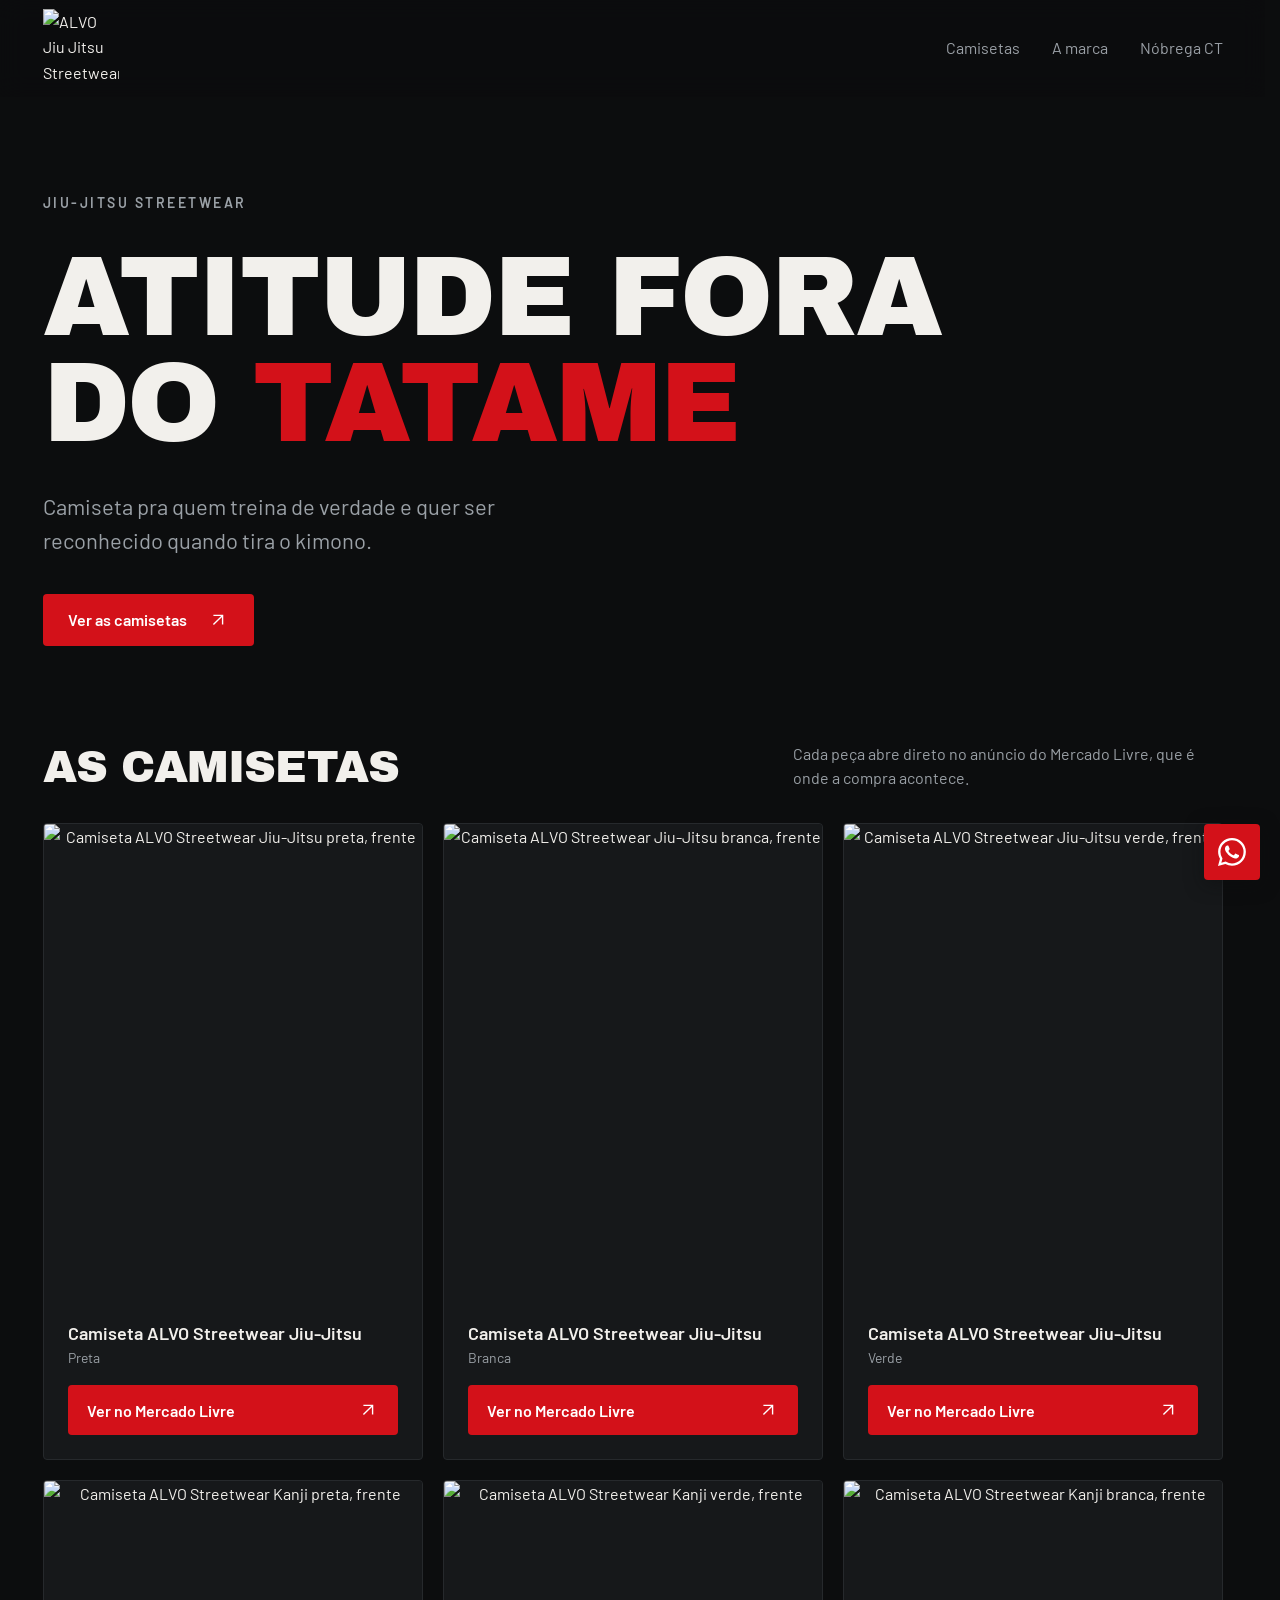
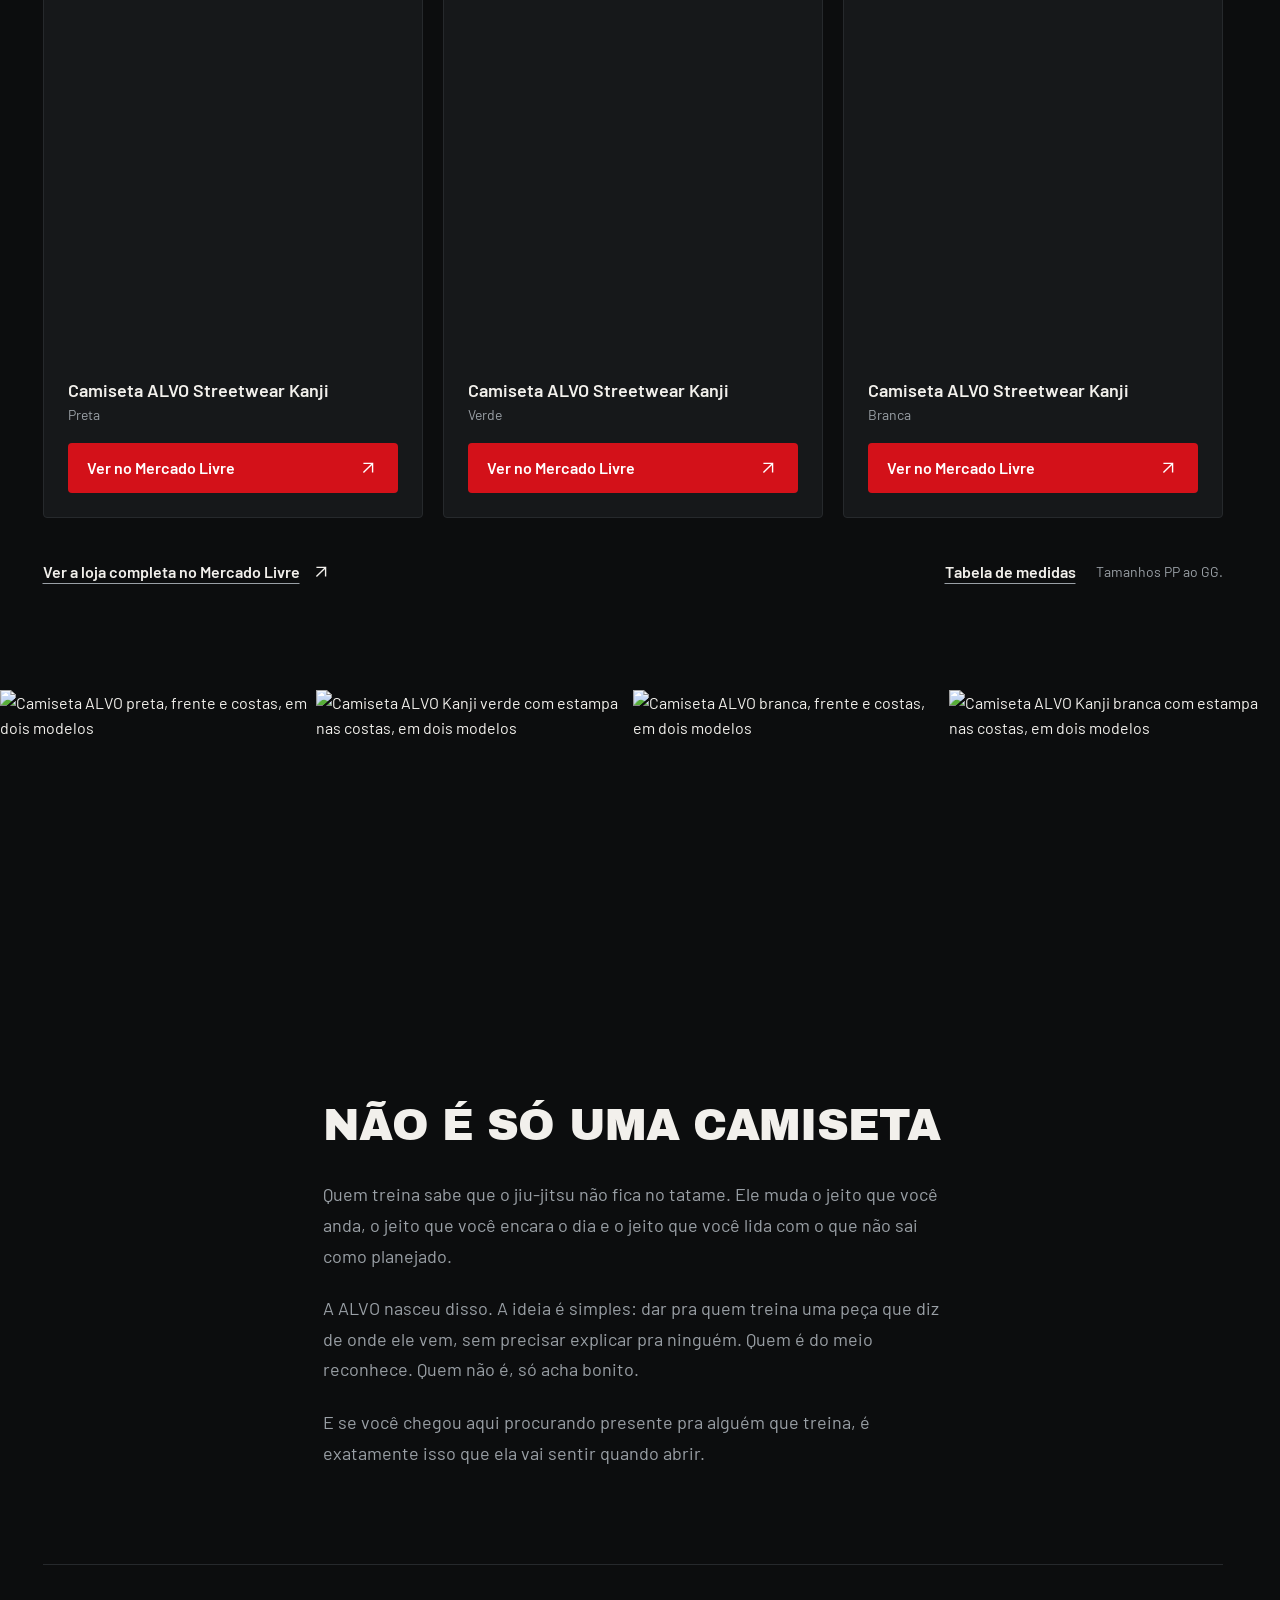
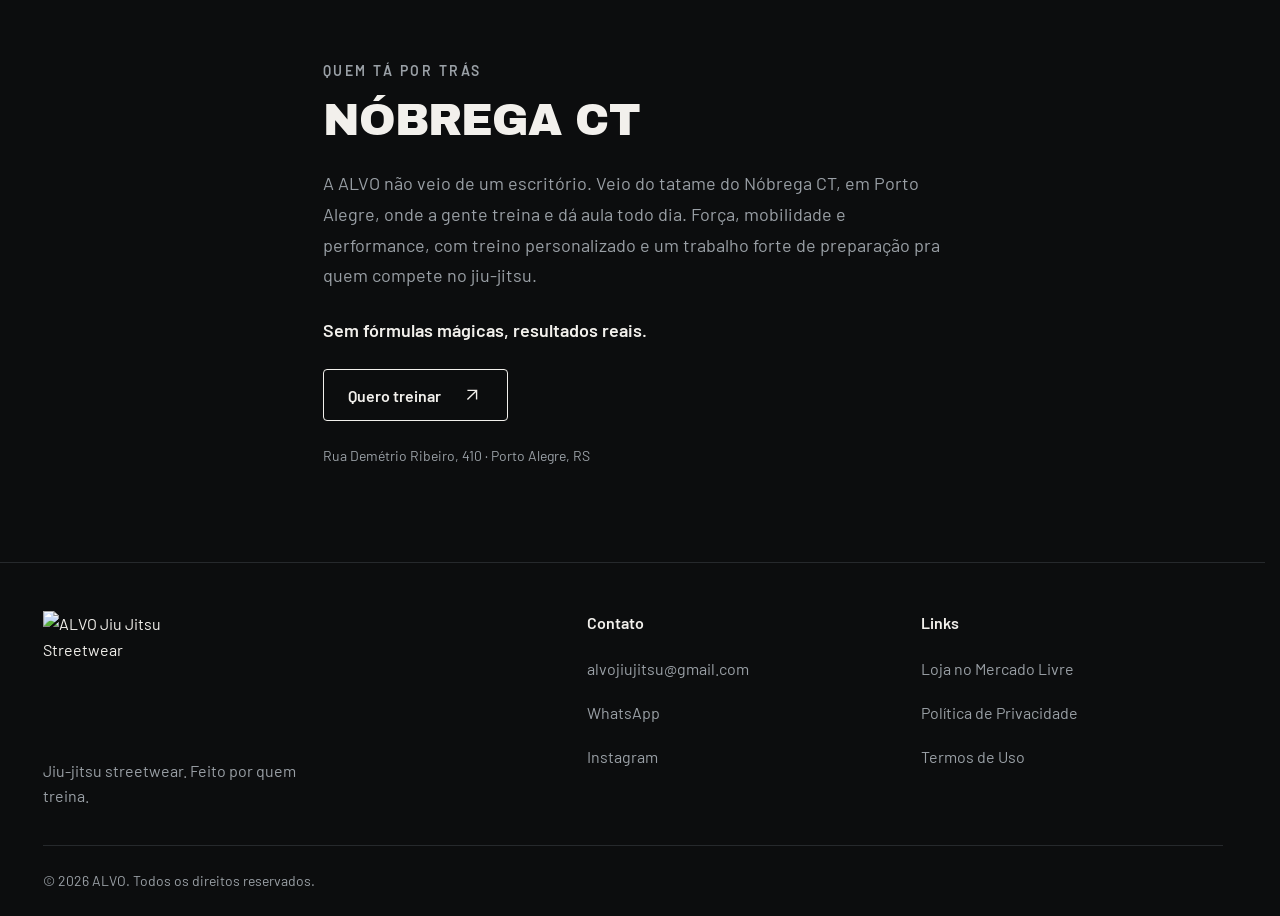
==== index.html @ 2cdaf0e8 "Add files via upload" ====
<!DOCTYPE html>
<html lang="pt-BR">
<head>
  <meta charset="UTF-8">
  <meta name="viewport" content="width=device-width, initial-scale=1, viewport-fit=cover">
  <meta name="theme-color" content="#0C0D0E">
  <title>ALVO · Camisetas de jiu-jitsu streetwear</title>
  <meta name="description" content="Camisetas de jiu-jitsu pra quem treina de verdade. Compra direto no Mercado Livre. Marca criada no tatame do Nóbrega CT, em Porto Alegre.">
  <meta property="og:type" content="website">
  <meta property="og:locale" content="pt_BR">
  <meta property="og:site_name" content="ALVO Jiu Jitsu Streetwear">
  <meta property="og:title" content="ALVO · Camisetas de jiu-jitsu streetwear">
  <meta property="og:description" content="Camisetas de jiu-jitsu pra quem treina de verdade. Compra direto no Mercado Livre. Marca criada no tatame do Nóbrega CT, em Porto Alegre.">
  <meta property="og:url" content="https://alvo-jiu-jitsu.geyger.chatgpt.site/">
  <meta property="og:image" content="https://alvo-jiu-jitsu.geyger.chatgpt.site/alvo-img/lifestyle-kanji-preta.jpg">
  <meta property="og:image:width" content="1254">
  <meta property="og:image:height" content="1254">
  <meta property="og:image:alt" content="Camiseta ALVO Kanji preta, frente e costas, usada fora do tatame">
  <meta name="twitter:card" content="summary_large_image">
  <meta name="twitter:title" content="ALVO · Camisetas de jiu-jitsu streetwear">
  <meta name="twitter:description" content="Camisetas de jiu-jitsu pra quem treina de verdade. Compra direto no Mercado Livre. Marca criada no tatame do Nóbrega CT, em Porto Alegre.">
  <meta name="twitter:image" content="https://alvo-jiu-jitsu.geyger.chatgpt.site/alvo-img/lifestyle-kanji-preta.jpg">
  <meta name="twitter:image:alt" content="Camiseta ALVO Kanji preta, frente e costas, usada fora do tatame">
  <link rel="canonical" href="https://alvo-jiu-jitsu.geyger.chatgpt.site/">
  <link rel="icon" type="image/svg+xml" href="data:image/svg+xml,%3Csvg xmlns='http://www.w3.org/2000/svg' viewBox='0 0 32 32'%3E%3Crect width='32' height='32' rx='4' fill='%230C0D0E'/%3E%3Cpath d='M4 26 12 6h8l8 20h-7l-1.4-4h-7.2L11 26zm10.1-9h3.8L16 11z' fill='%23F2F0EC'/%3E%3C/svg%3E">
  <link rel="preconnect" href="https://fonts.googleapis.com">
  <link rel="preconnect" href="https://fonts.gstatic.com" crossorigin>
  <link href="https://fonts.googleapis.com/css2?family=Archivo+Black&family=Barlow:wght@400;600&display=swap" rel="stylesheet">
  <link rel="stylesheet" href="styles.css">
  <script src="script.js" defer></script>
  <script type="application/ld+json">
    {
      "@context": "https://schema.org",
      "@type": "LocalBusiness",
      "name": "Nóbrega CT",
      "description": "Força, mobilidade e performance, com treino personalizado e preparação para quem compete no jiu-jitsu.",
      "address": {
        "@type": "PostalAddress",
        "streetAddress": "Rua Demétrio Ribeiro, 410",
        "addressLocality": "Porto Alegre",
        "addressRegion": "RS",
        "addressCountry": "BR"
      },
      "sameAs": ["https://www.instagram.com/nobregact/"]
    }
  </script>
</head>
<body>
  <a class="skip-link" href="#main">Pular para o conteúdo</a>
  <header class="site-header" id="topo">
    <div class="container header-inner">
      <a class="brand-logo" href="#topo" aria-label="ALVO — início"><img src="alvo-img/logo-alvo.png" width="1233" height="1276" alt="ALVO Jiu Jitsu Streetwear" decoding="async"></a>
      <nav aria-label="Navegação principal">
        <a href="#camisetas">Camisetas</a>
        <a href="#a-marca">A marca</a>
        <a href="#nobrega-ct">Nóbrega CT</a>
      </nav>
    </div>
  </header>

  <main id="main" tabindex="-1">
    <section class="hero container" aria-labelledby="hero-title">
      <p class="eyebrow">JIU-JITSU STREETWEAR</p>
      <h1 id="hero-title">ATITUDE FORA<br>DO <span>TATAME</span></h1>
      <p class="hero-description">Camiseta pra quem treina de verdade e quer ser reconhecido quando tira o kimono.</p>
      <a class="button button-solid hero-cta" href="#camisetas">Ver as camisetas <svg viewBox="0 0 24 24" fill="none" stroke="currentColor" stroke-width="1.5" aria-hidden="true"><path d="M7 17 17 7M7 7h10v10"/></svg></a>
    </section>

    <section class="products container" id="camisetas" aria-labelledby="products-title">
      <div class="section-heading">
        <h2 id="products-title">AS CAMISETAS</h2>
        <p>Cada peça abre direto no anúncio do Mercado Livre, que é onde a compra acontece.</p>
      </div>
      <div class="product-grid" id="product-grid"></div>
      <noscript><p>Para ver todas as camisetas, <a href="https://www.mercadolivre.com.br/pagina/alvojiujitsu" target="_blank" rel="noopener noreferrer">visite a loja no Mercado Livre</a>.</p></noscript>
      <div class="product-links">
        <a class="text-link store-link" href="https://www.mercadolivre.com.br/pagina/alvojiujitsu" target="_blank" rel="noopener noreferrer">Ver a loja completa no Mercado Livre <svg viewBox="0 0 24 24" fill="none" stroke="currentColor" stroke-width="1.5" aria-hidden="true"><path d="M7 17 17 7M7 7h10v10"/></svg></a>
        <div class="sizes">
          <button class="text-link" type="button" data-dialog="size-dialog" aria-haspopup="dialog">Tabela de medidas</button>
          <span>Tamanhos PP ao GG.</span>
        </div>
      </div>
    </section>

    <div class="lifestyle-band" role="region" aria-label="Camisetas ALVO fora do tatame" tabindex="0">
      <img src="alvo-img/lifestyle-preta.jpg" width="1254" height="1254" loading="lazy" decoding="async" alt="Camiseta ALVO preta, frente e costas, em dois modelos">
      <img src="alvo-img/lifestyle-kanji-verde.jpg" width="1254" height="1254" loading="lazy" decoding="async" alt="Camiseta ALVO Kanji verde com estampa nas costas, em dois modelos">
      <img src="alvo-img/lifestyle-branca.jpg" width="1254" height="1254" loading="lazy" decoding="async" alt="Camiseta ALVO branca, frente e costas, em dois modelos">
      <img src="alvo-img/lifestyle-kanji-branca.jpg" width="1254" height="1254" loading="lazy" decoding="async" alt="Camiseta ALVO Kanji branca com estampa nas costas, em dois modelos">
    </div>

    <section class="brand-section container" id="a-marca" aria-labelledby="brand-title">
      <div class="text-column">
        <h2 id="brand-title">NÃO É SÓ UMA CAMISETA</h2>
        <div class="body-copy">
          <p>Quem treina sabe que o jiu-jitsu não fica no tatame. Ele muda o jeito que você anda, o jeito que você encara o dia e o jeito que você lida com o que não sai como planejado.</p>
          <p>A ALVO nasceu disso. A ideia é simples: dar pra quem treina uma peça que diz de onde ele vem, sem precisar explicar pra ninguém. Quem é do meio reconhece. Quem não é, só acha bonito.</p>
          <p>E se você chegou aqui procurando presente pra alguém que treina, é exatamente isso que ela vai sentir quando abrir.</p>
        </div>
      </div>
    </section>

    <section class="ct-section container" id="nobrega-ct" aria-labelledby="ct-title">
      <div class="text-column">
        <div class="ct-heading">
          <p class="eyebrow">QUEM TÁ POR TRÁS</p>
          <h2 id="ct-title">NÓBREGA CT</h2>
        </div>
        <p>A ALVO não veio de um escritório. Veio do tatame do Nóbrega CT, em Porto Alegre, onde a gente treina e dá aula todo dia. Força, mobilidade e performance, com treino personalizado e um trabalho forte de preparação pra quem compete no jiu-jitsu.</p>
        <p class="ct-tagline">Sem fórmulas mágicas, resultados reais.</p>
        <a class="button button-outline" href="https://wa.me/5551996106804?text=Oi!%20Vim%20pelo%20site%20da%20ALVO%20e%20queria%20saber%20sobre%20os%20treinos%20no%20N%C3%B3brega%20CT" target="_blank" rel="noopener noreferrer">Quero treinar <svg viewBox="0 0 24 24" fill="none" stroke="currentColor" stroke-width="1.5" aria-hidden="true"><path d="M7 17 17 7M7 7h10v10"/></svg></a>
        <address>Rua Demétrio Ribeiro, 410 · Porto Alegre, RS</address>
      </div>
    </section>
  </main>

  <footer class="site-footer">
    <div class="container">
      <div class="footer-grid">
        <div class="footer-brand">
          <a class="brand-logo footer-logo" href="#topo" aria-label="ALVO — voltar ao início"><img src="alvo-img/logo-alvo.png" width="1233" height="1276" alt="ALVO Jiu Jitsu Streetwear" loading="lazy" decoding="async"></a>
          <p>Jiu-jitsu streetwear. Feito por quem treina.</p>
        </div>
        <div class="footer-group">
          <h2>Contato</h2>
          <a href="mailto:alvojiujitsu@gmail.com" target="_blank" rel="noopener noreferrer">alvojiujitsu@gmail.com</a>
          <a href="https://wa.me/5551996106804" target="_blank" rel="noopener noreferrer">WhatsApp</a>
          <a href="https://www.instagram.com/nobregact/" target="_blank" rel="noopener noreferrer">Instagram</a>
        </div>
        <div class="footer-group">
          <h2>Links</h2>
          <a href="https://www.mercadolivre.com.br/pagina/alvojiujitsu" target="_blank" rel="noopener noreferrer">Loja no Mercado Livre</a>
          <button type="button" data-dialog="legal-dialog" data-legal="Política de Privacidade" aria-haspopup="dialog">Política de Privacidade</button>
          <button type="button" data-dialog="legal-dialog" data-legal="Termos de Uso" aria-haspopup="dialog">Termos de Uso</button>
        </div>
      </div>
      <p class="copyright">© 2026 ALVO. Todos os direitos reservados.</p>
    </div>
  </footer>

  <a class="button button-solid whatsapp-float" href="https://wa.me/5551996106804" target="_blank" rel="noopener noreferrer" aria-label="Falar com a ALVO pelo WhatsApp" title="Falar pelo WhatsApp">
    <svg viewBox="0 0 16 16" fill="currentColor" aria-hidden="true" focusable="false"><path d="M13.601 2.326A7.854 7.854 0 0 0 7.994 0C3.627 0 .068 3.558 .064 7.926c0 1.399 .366 2.76 1.057 3.965L0 16l4.204-1.102a7.93 7.93 0 0 0 3.79.965h.004c4.368 0 7.926-3.558 7.93-7.93a7.898 7.898 0 0 0-2.327-5.607zM7.994 14.521a6.573 6.573 0 0 1-3.356-.92l-.24-.144-2.494.654.666-2.433-.156-.25a6.56 6.56 0 0 1-1.007-3.505c0-3.626 2.957-6.583 6.591-6.583a6.56 6.56 0 0 1 4.66 1.931 6.557 6.557 0 0 1 1.928 4.66c-.008 3.639-2.965 6.59-6.592 6.59zm3.615-4.934c-.197-.099-1.17-.578-1.353-.646-.182-.065-.315-.099-.444.099-.133.197-.513.646-.627.775-.114.133-.232.148-.43.05-.197-.1-.836-.308-1.592-.985-.59-.525-.984-1.174-1.102-1.372-.114-.197-.011-.304.088-.403.087-.087.197-.232.296-.346.1-.114.133-.197.198-.33.065-.133.034-.247-.015-.346-.05-.099-.445-1.076-.612-1.471-.16-.388-.323-.335-.444-.342-.114-.008-.247-.008-.38-.008a.729.729 0 0 0-.529.247c-.182.198-.691.677-.691 1.654s.71 1.916.81 2.049c.098.133 1.394 2.132 3.383 2.992.47.205.84.326 1.129.418.475.152.904.13 1.246.08.38-.057 1.17-.479 1.338-.943.167-.464.167-.86.118-.943-.05-.084-.183-.133-.38-.232z"/></svg>
  </a>

  <dialog class="size-dialog" id="size-dialog" aria-labelledby="size-title">
    <div class="dialog-header">
      <h2 id="size-title">Tabela de medidas</h2>
      <button class="dialog-close" type="button" aria-label="Fechar tabela de medidas" data-close autofocus><svg viewBox="0 0 24 24" fill="none" stroke="currentColor" stroke-width="1.5" aria-hidden="true"><path d="m6 6 12 12M6 18 18 6"/></svg></button>
    </div>
    <div class="size-image-wrap"><img src="alvo-img/tabela-de-medidas.jpg" width="1254" height="1254" loading="lazy" alt="Tabela de medidas das camisetas ALVO, do PP ao GG, com instruções de medição" decoding="async"></div>
  </dialog>

  <dialog class="legal-dialog" id="legal-dialog" aria-label="Política de Privacidade">
    <button class="dialog-close" type="button" aria-label="Fechar" data-close autofocus><svg viewBox="0 0 24 24" fill="none" stroke="currentColor" stroke-width="1.5" aria-hidden="true"><path d="m6 6 12 12M6 18 18 6"/></svg></button>
    <p>[CONTEÚDO A DEFINIR — LGPD]</p>
  </dialog>
</body>
</html>
---- styles.css ----
:root {
  --ink: #0C0D0E;
  --surface: #16181A;
  --line: #26292C;
  --chalk: #F2F0EC;
  --muted: #9AA0A6;
  --accent: #D31119;
  --accent-hi: #EE2630;
  --on-accent: #FFFFFF;
  --display: "Archivo Black", "Arial Black", Impact, sans-serif;
  --body: "Barlow", "Arial", sans-serif;
  --radius: 4px;
  --gutter: 20px;
  --section-space: 64px;
  color-scheme: dark;
}

*, *::before, *::after { box-sizing: border-box; }
html { scroll-behavior: smooth; scroll-padding-top: 112px; scrollbar-gutter: stable; }
body { margin: 0; background: var(--ink); color: var(--chalk); font-family: var(--body); font-size: 1rem; line-height: 1.6; -webkit-font-smoothing: antialiased; }
body.has-dialog { overflow: hidden; }
button, a { -webkit-tap-highlight-color: transparent; }
button { font: inherit; color: inherit; cursor: pointer; }
button, input { border-radius: var(--radius); }
button, h1, h2, h3, p { margin: 0; }
button { border: 0; }
a { color: inherit; text-decoration: none; }
img { display: block; max-width: 100%; object-fit: cover; object-position: center; }
svg { display: block; width: 22px; height: 22px; flex-shrink: 0; }
h1, h2 { font-family: var(--display); font-weight: 400; letter-spacing: -.02em; line-height: 1.08; text-wrap: balance; }
h2 { font-size: 1.875rem; }
:focus-visible { outline: 2px solid var(--accent); outline-offset: 5px; }
main:focus { outline: 0; }
.container { width: min(100% - var(--gutter) * 2, 1180px); margin-inline: auto; }
.skip-link { position: fixed; z-index: 100; top: 8px; left: 20px; min-height: 44px; padding: 10px 18px; background: var(--chalk); color: var(--ink); transform: translateY(-160%); border-radius: var(--radius); }
.skip-link:focus { transform: translateY(0); }
.skip-link:hover { text-decoration: underline; }
.eyebrow { font-size: .875rem; line-height: 1.4; letter-spacing: .18em; color: var(--muted); font-weight: 600; }

.site-header { position: sticky; top: env(safe-area-inset-top, 0px); z-index: 20; padding-top: env(safe-area-inset-top, 0px); background: color-mix(in srgb, var(--ink) 92%, transparent); backdrop-filter: blur(12px); -webkit-backdrop-filter: blur(12px); border-bottom: 1px solid transparent; transition: border-color 200ms ease; }
.site-header.is-scrolled { border-bottom-color: var(--line); }
.header-inner { display: flex; justify-content: space-between; align-items: center; min-height: 84px; padding-block: 8px; gap: 18px; flex-wrap: wrap; }
.brand-logo { display: inline-flex; align-items: center; width: fit-content; min-height: 44px; flex-shrink: 0; border-radius: var(--radius); transition: opacity 200ms ease; }
.brand-logo img { width: 64px; height: auto; }
.brand-logo:hover { opacity: .85; }
nav { display: flex; gap: 16px; align-items: center; }
nav a { display: flex; align-items: center; min-height: 44px; font-size: .875rem; line-height: 1.25; color: var(--muted); position: relative; transition: color 200ms ease; }
nav a::after { content: ""; position: absolute; height: 1px; background: var(--accent); inset: auto 0 2px; transform: scaleX(0); transform-origin: left; transition: transform 200ms ease; }
nav a:hover, nav a:focus-visible, nav a[aria-current] { color: var(--chalk); }
nav a:hover::after, nav a[aria-current]::after { transform: scaleX(1); }

.hero { display: flex; flex-direction: column; align-items: flex-start; gap: 28px; padding-block: var(--section-space); }
.hero h1 { max-width: 100%; overflow-wrap: anywhere; font-size: clamp(2.75rem, 11vw, 7rem); line-height: .95; letter-spacing: -.02em; }
.hero h1 span { color: var(--accent); }
.hero-description { max-width: 480px; font-size: 1.125rem; line-height: 1.55; color: var(--muted); }
.button { display: inline-flex; gap: 20px; align-items: center; justify-content: center; min-height: 52px; padding: 13px 24px; width: fit-content; border: 1px solid transparent; border-radius: var(--radius); font-size: 1rem; line-height: 1.35; font-weight: 600; transition: transform 200ms ease, background-color 200ms ease, border-color 200ms ease, filter 200ms ease; }
.button:hover { transform: translateY(-1px); filter: brightness(1.06); }
.button-solid { background: var(--accent); color: var(--on-accent); }
.button-solid:hover { background: color-mix(in srgb, var(--accent) 80%, var(--accent-hi)); }
.button-outline { border-color: var(--chalk); background: transparent; color: var(--chalk); }
.button-outline:hover { background: var(--surface); border-color: var(--accent); }
.whatsapp-float { position: fixed; z-index: 30; right: max(20px, env(safe-area-inset-right, 0px)); bottom: calc(20px + env(safe-area-inset-bottom, 0px)); width: 56px; height: 56px; min-height: 56px; padding: 0; box-shadow: 0 4px 18px color-mix(in srgb, var(--ink) 50%, transparent); }
.whatsapp-float svg { width: 28px; height: 28px; }
body.has-dialog .whatsapp-float { visibility: hidden; }

.products { display: flex; flex-direction: column; gap: 32px; padding-block: 0 var(--section-space); }
.section-heading { display: flex; flex-direction: column; gap: 16px; }
.section-heading p { max-width: 430px; font-size: 1rem; line-height: 1.55; color: var(--muted); }
.product-grid { display: grid; grid-template-columns: minmax(0, 1fr); gap: 20px; }
.product-card { min-width: 0; overflow: hidden; border: 1px solid var(--line); border-radius: var(--radius); background: var(--surface); transition: transform 250ms ease, border-color 250ms ease; }
.product-card:focus-within { border-color: var(--accent); }
.product-image { position: relative; display: block; padding: 0; width: 100%; aspect-ratio: 4 / 5; background: var(--surface); border-radius: 0; overflow: hidden; }
.product-image img { position: absolute; width: 100%; height: 100%; inset: 0; transition: opacity 250ms ease; }
.product-image .product-back { opacity: 0; }
.product-card.show-back .product-front { opacity: 0; }
.product-card.show-back .product-back { opacity: 1; }
.product-image:focus-visible { outline-offset: -6px; }
.product-details { display: flex; flex-direction: column; gap: 18px; padding: 24px; }
.product-name { display: flex; flex-direction: column; gap: 2px; font-size: 1.125rem; line-height: 1.4; font-weight: 600; }
.product-color { font-size: .875rem; color: var(--muted); font-weight: 400; }
.product-details .button { width: 100%; justify-content: space-between; min-height: 48px; padding-inline: 18px; gap: 10px; }
.product-links { display: flex; flex-direction: column; gap: 16px; align-items: flex-start; }
.text-link { display: inline-flex; gap: 10px; align-items: center; min-height: 44px; background: none; padding: 0; font-weight: 600; font-size: 1rem; line-height: 1.5; text-align: left; text-decoration: underline; text-decoration-color: var(--muted); text-underline-offset: 5px; transition: text-decoration-color 200ms ease, color 200ms ease; }
.text-link:hover { text-decoration-color: var(--accent); color: var(--on-accent); }
.sizes { display: flex; flex-wrap: wrap; gap: 8px 20px; align-items: center; }
.sizes span { font-size: .875rem; color: var(--muted); }

.lifestyle-band { display: flex; gap: 0; overflow-x: auto; scroll-snap-type: x mandatory; scrollbar-width: thin; scrollbar-color: var(--line) var(--ink); }
.lifestyle-band img { flex: 0 0 78vw; width: 78vw; height: auto; aspect-ratio: 1; scroll-snap-align: start; }
.lifestyle-band:focus-visible { outline-offset: -5px; }
.brand-section { padding-block: var(--section-space); }
.text-column { max-width: 620px; margin-inline: auto; display: flex; flex-direction: column; align-items: flex-start; gap: 30px; }
.body-copy { display: flex; flex-direction: column; gap: 22px; }
.body-copy p, .ct-section .text-column > p { font-size: 1.125rem; line-height: 1.7; color: var(--muted); }
.ct-section { padding-block: var(--section-space); border-top: 1px solid var(--line); }
.ct-section .text-column { gap: 24px; }
.ct-heading { display: flex; flex-direction: column; gap: 16px; }
.ct-section .text-column > .ct-tagline { color: var(--chalk); font-weight: 600; }
address { color: var(--muted); font-size: .875rem; font-style: normal; line-height: 1.5; }

.site-footer { border-top: 1px solid var(--line); padding: 48px 0 max(24px, env(safe-area-inset-bottom)); }
.footer-grid { display: grid; grid-template-columns: minmax(0, 1fr); gap: 32px; padding-bottom: 36px; }
.footer-brand { display: flex; flex-direction: column; gap: 14px; align-items: flex-start; }
.footer-brand .footer-logo img { width: 128px; }
.footer-brand p { color: var(--muted); max-width: 290px; font-size: 1rem; }
.footer-group { display: flex; flex-direction: column; align-items: flex-start; }
.footer-group h2 { padding-bottom: 12px; font-family: var(--body); font-size: 1rem; font-weight: 600; letter-spacing: 0; line-height: 1.5; }
.footer-group a, .footer-group button { display: flex; align-items: center; padding: 0; background: none; min-height: 44px; color: var(--muted); line-height: 1.4; text-align: left; font-size: 1rem; transition: color 200ms ease; }
.footer-group a:hover, .footer-group button:hover { color: var(--chalk); text-decoration: underline; text-decoration-color: var(--accent); text-underline-offset: 4px; }
.copyright { padding-top: 24px; padding-right: 76px; border-top: 1px solid var(--line); font-size: .875rem; color: var(--muted); }

dialog { padding: 0; background: var(--surface); color: var(--chalk); border: 1px solid var(--line); border-radius: var(--radius); width: min(760px, calc(100% - 32px)); max-height: calc(100dvh - 32px); overscroll-behavior: contain; }
dialog::backdrop { background: color-mix(in srgb, var(--ink) 85%, transparent); }
.dialog-header { display: flex; justify-content: space-between; align-items: center; gap: 12px; padding: 12px 16px; position: sticky; top: 0; background: var(--surface); z-index: 1; border-bottom: 1px solid var(--line); }
.dialog-header h2 { font-family: var(--body); font-size: 1.125rem; font-weight: 600; letter-spacing: 0; }
.dialog-close { display: inline-flex; align-items: center; justify-content: center; min-width: 44px; min-height: 44px; background: transparent; flex-shrink: 0; transition: background-color 200ms ease, transform 200ms ease; }
.dialog-close:hover { background: var(--line); transform: translateY(-1px); }
.size-image-wrap { overflow: auto; }
.size-image-wrap img { width: 100%; height: auto; }
.legal-dialog { max-width: 480px; padding: 24px; }
.legal-dialog .dialog-close { margin: -12px -12px 12px auto; display: flex; }
.legal-dialog p { padding-bottom: 12px; }

@media (hover: hover) and (pointer: fine) {
  .product-card:hover { transform: scale(1.02); border-color: var(--accent); }
}
@media (min-width: 640px) {
  .header-inner { min-height: 96px; }
  .header-inner .brand-logo img { width: 76px; }
  nav { gap: 32px; }
  nav a { font-size: 1rem; }
  .product-grid { grid-template-columns: repeat(2, minmax(0, 1fr)); }
  .lifestyle-band { display: grid; grid-template-columns: repeat(4, minmax(0, 1fr)); overflow: hidden; }
  .lifestyle-band img { width: 100%; }
  .footer-grid { grid-template-columns: 1.3fr 1fr 1fr; gap: 32px; }
}
@media (min-width: 1024px) {
  :root { --section-space: 96px; --gutter: 40px; }
  h2 { font-size: 2.75rem; }
  .hero { gap: 32px; }
  .hero-description { font-size: 1.375rem; max-width: 530px; }
  .hero-cta { margin-top: 4px; }
  .section-heading { flex-direction: row; align-items: end; justify-content: space-between; gap: 48px; }
  .product-grid { grid-template-columns: repeat(3, minmax(0, 1fr)); }
  .product-links { flex-direction: row; justify-content: space-between; align-items: center; }
  .site-footer { padding-top: 48px; }
  .footer-grid { grid-template-columns: 1.7fr 1fr 1fr; }
}
@media (max-width: 359px) {
  .header-inner { flex-wrap: wrap; gap: 0 16px; padding-block: 8px; }
  nav { justify-content: space-between; width: 100%; gap: 12px; }
  .hero h1 { font-size: 2.75rem; overflow-wrap: anywhere; }
  .hero h1 br { display: none; }
}
@media (prefers-reduced-motion: reduce) {
  html { scroll-behavior: auto; }
  *, *::before, *::after { transition: none !important; animation: none !important; }
}
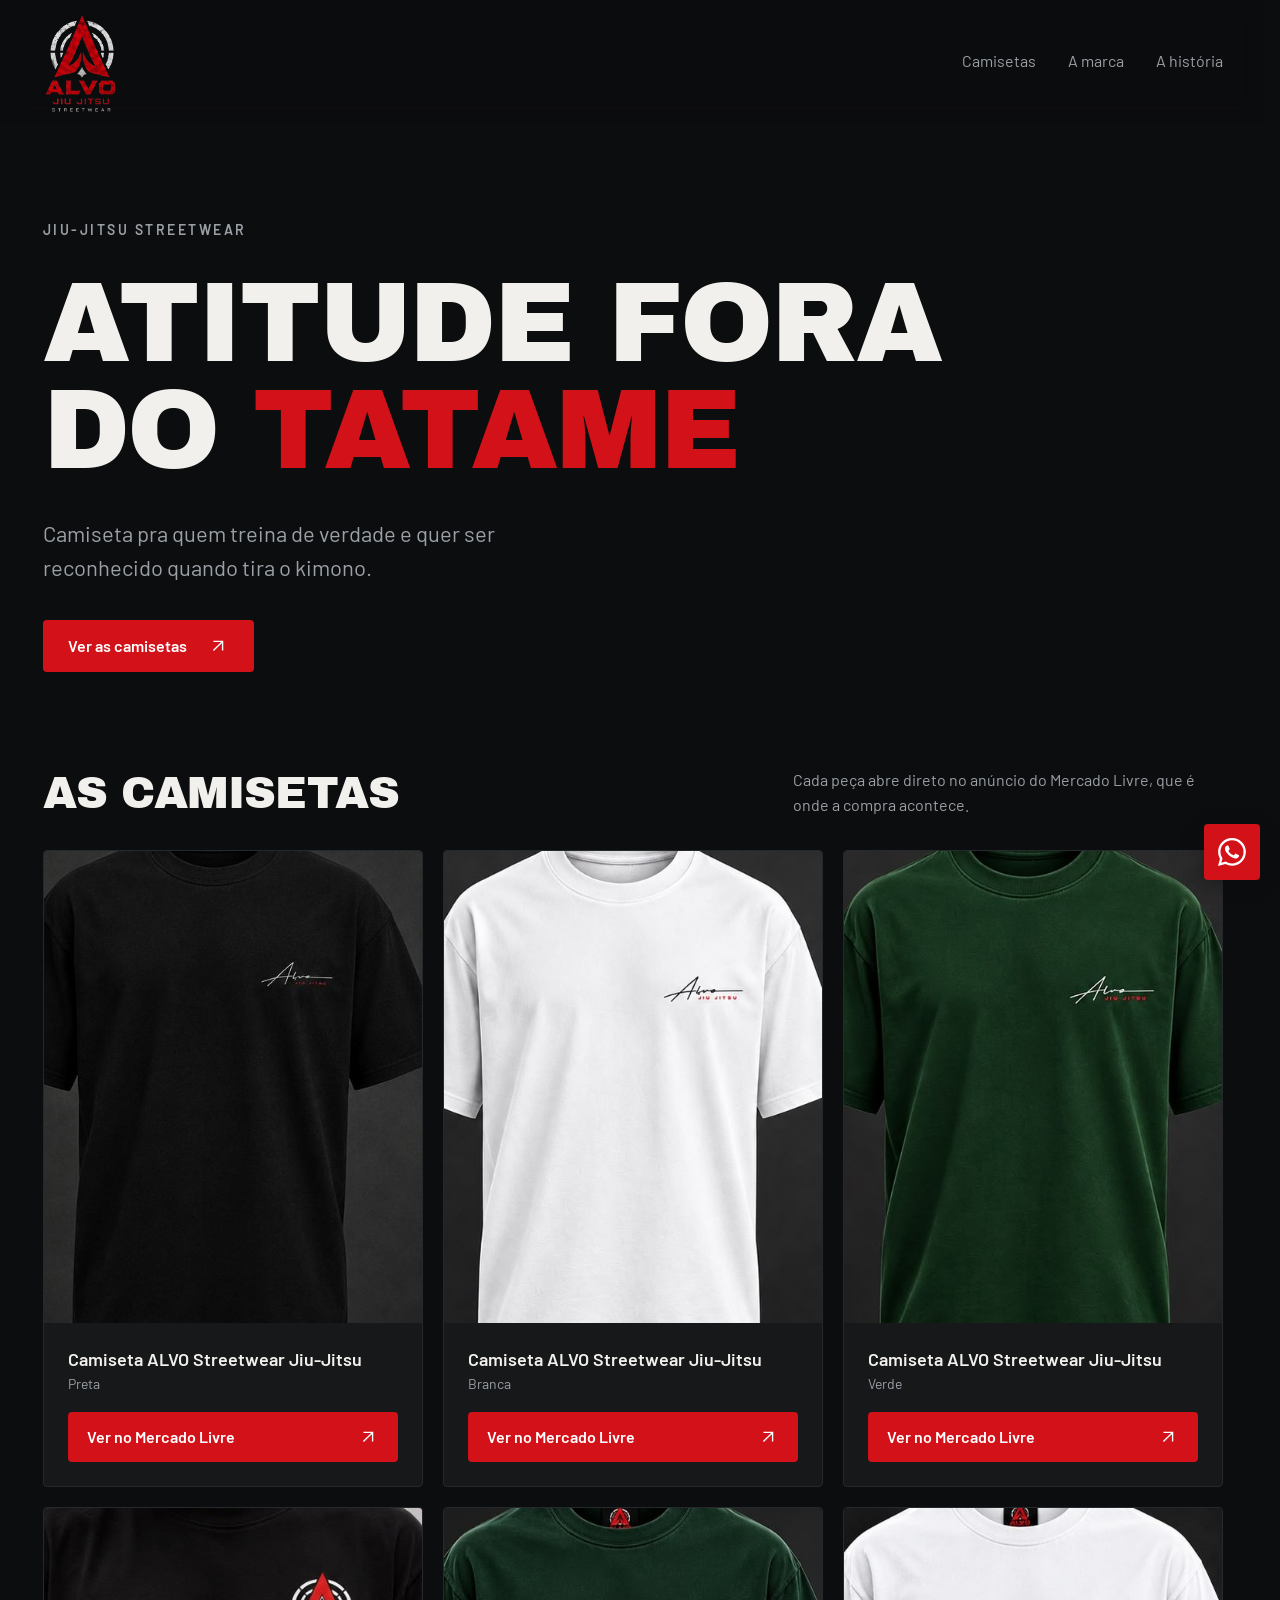
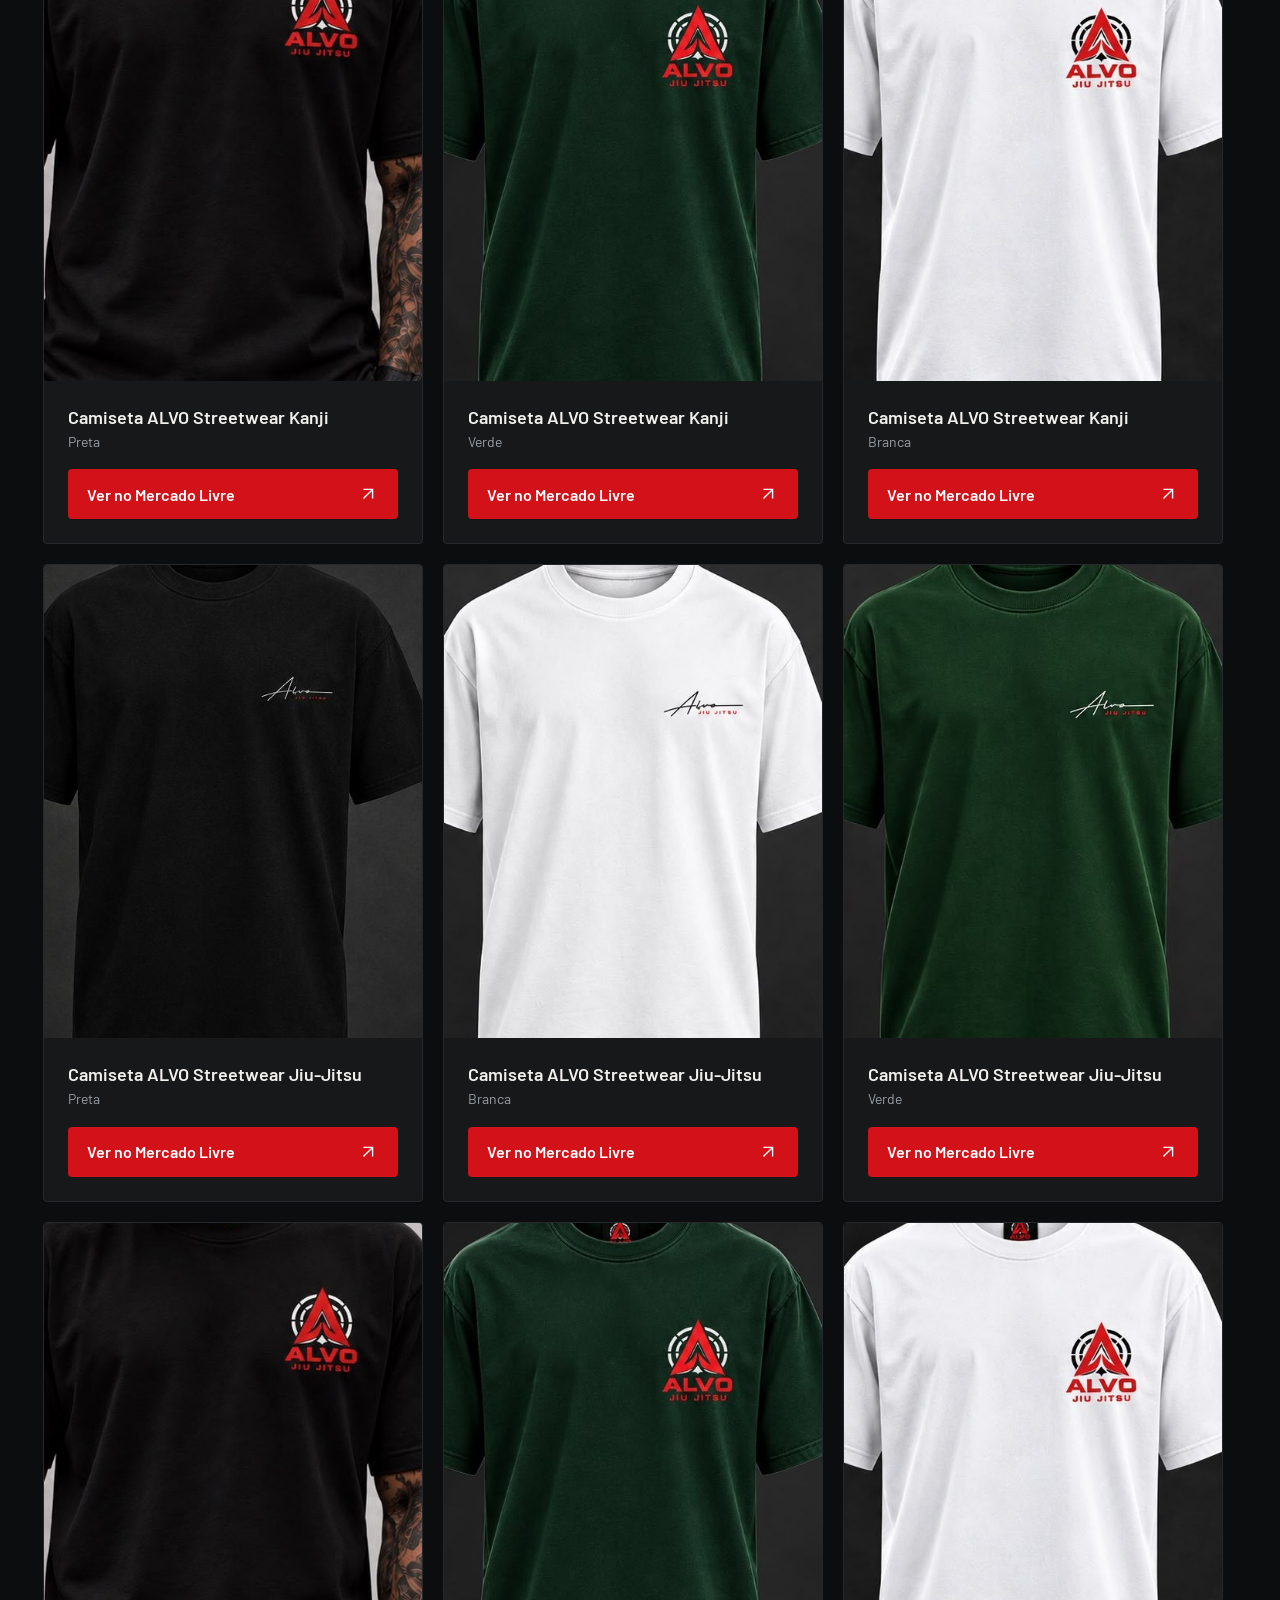
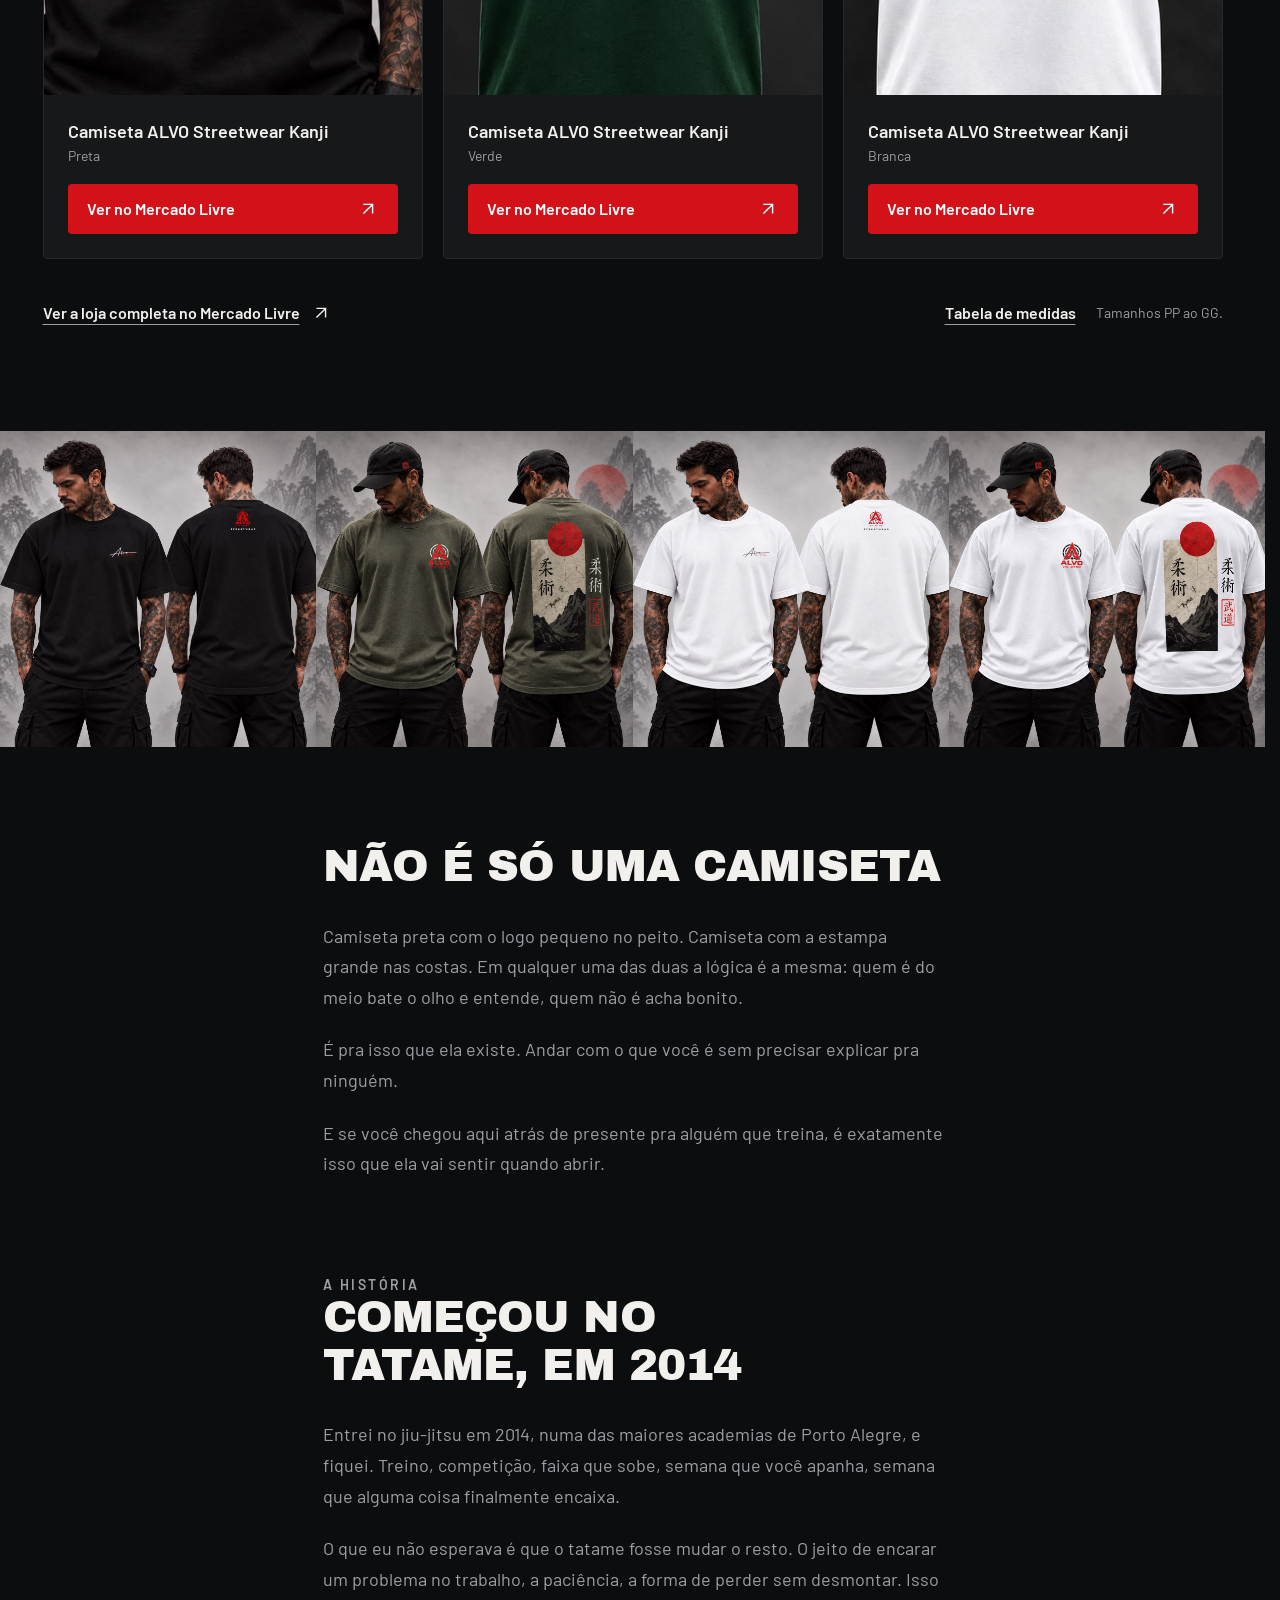
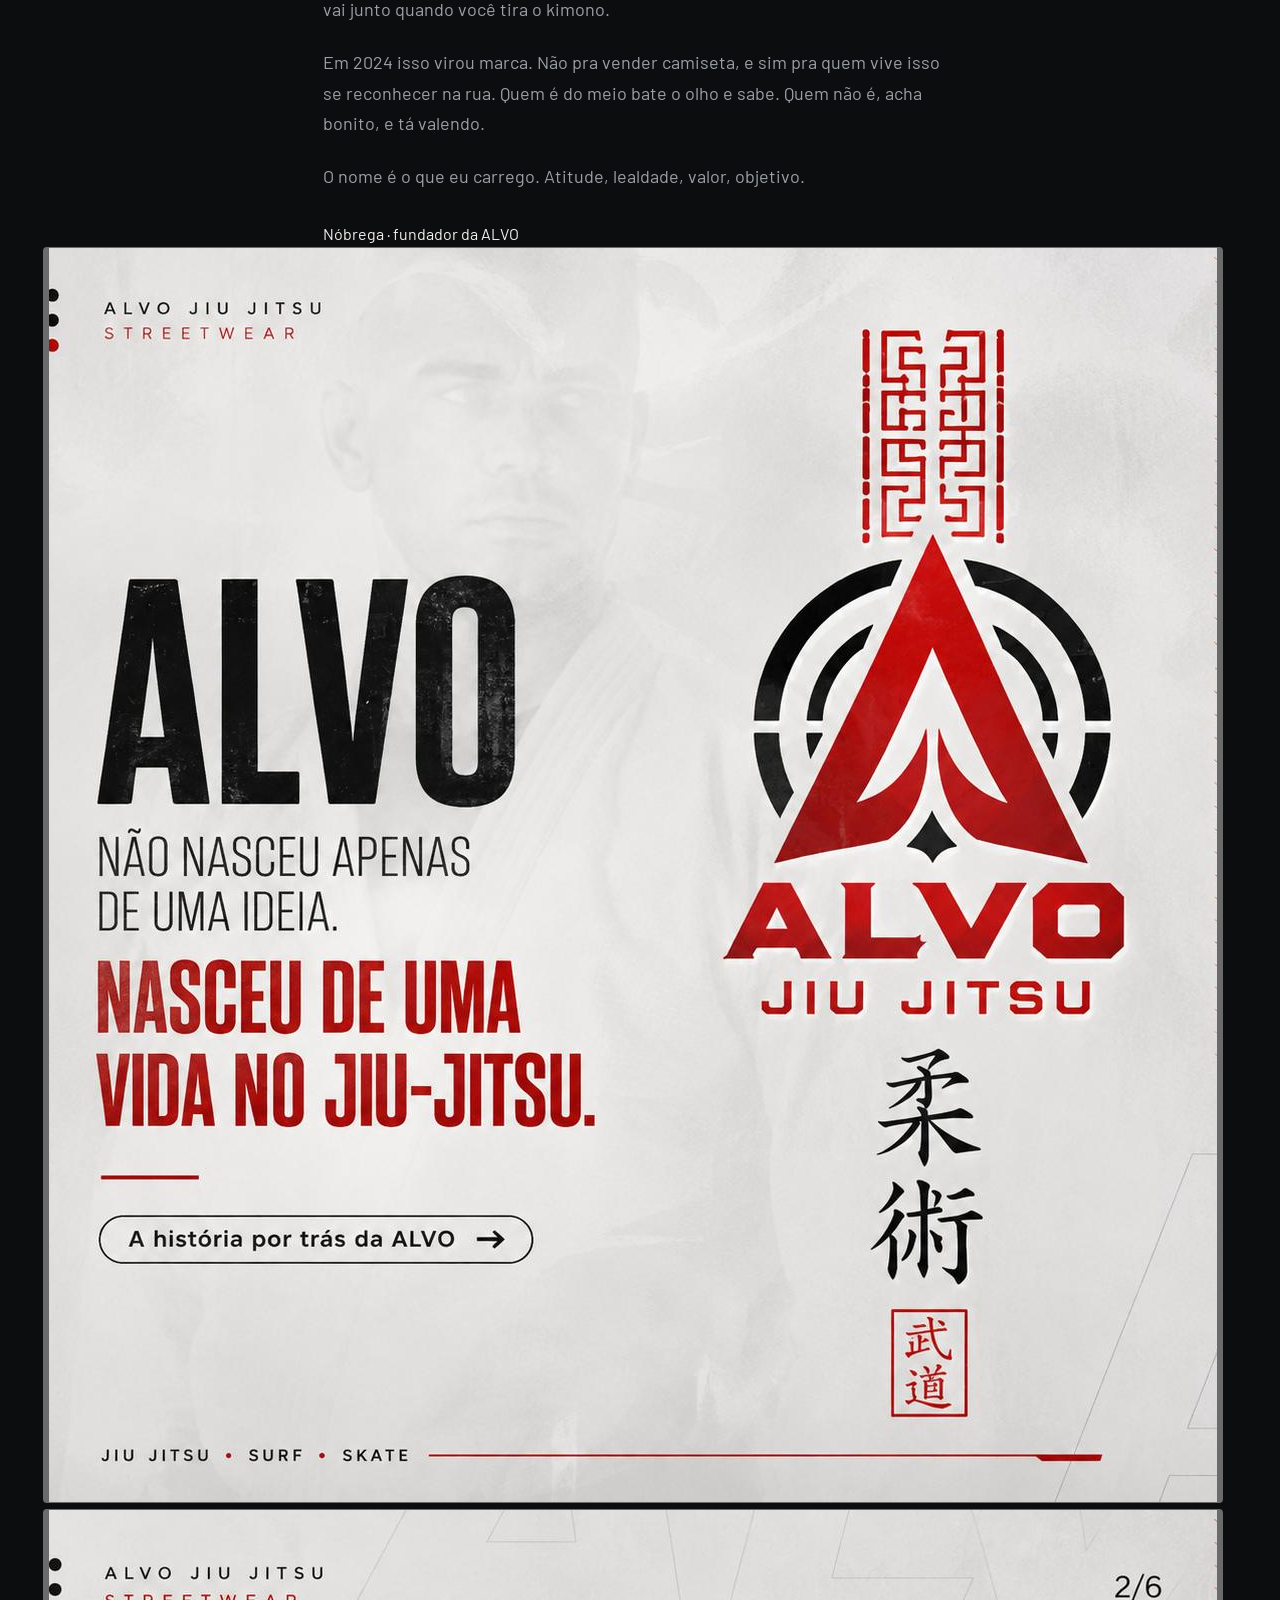
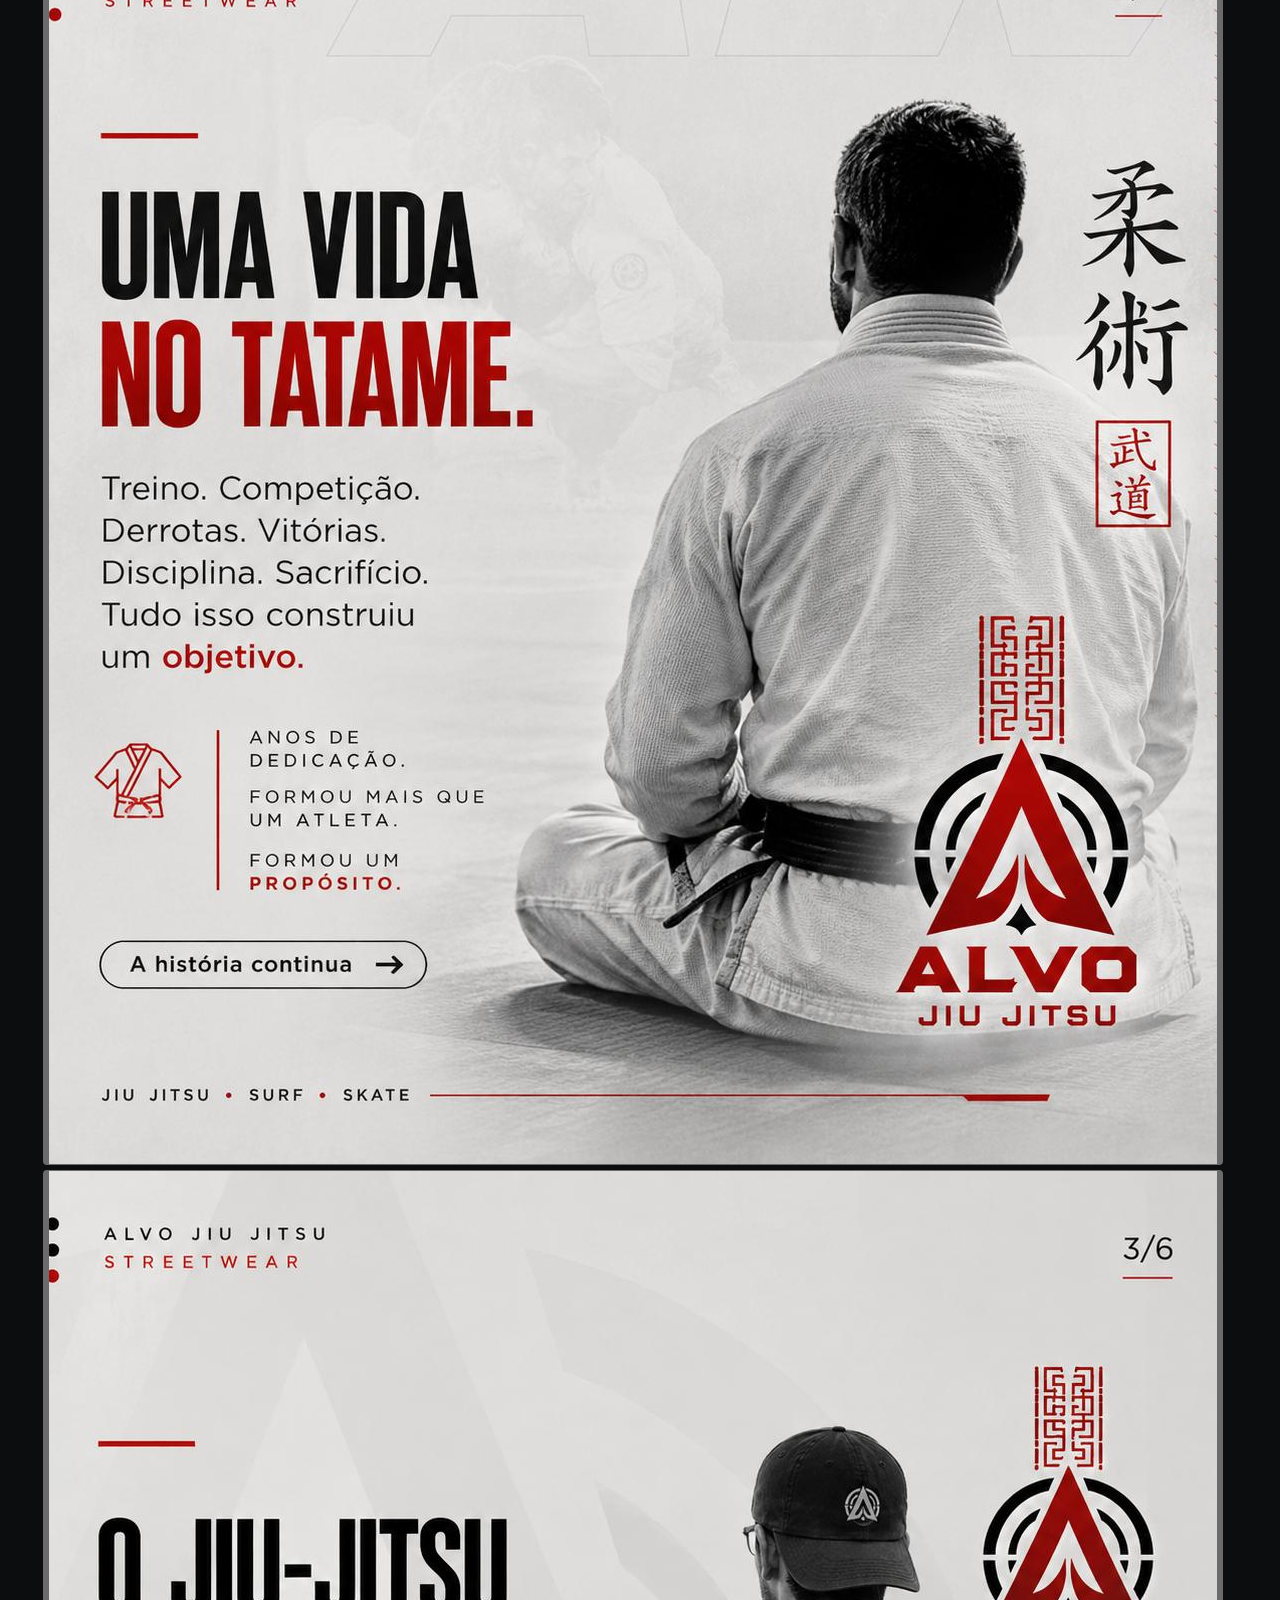
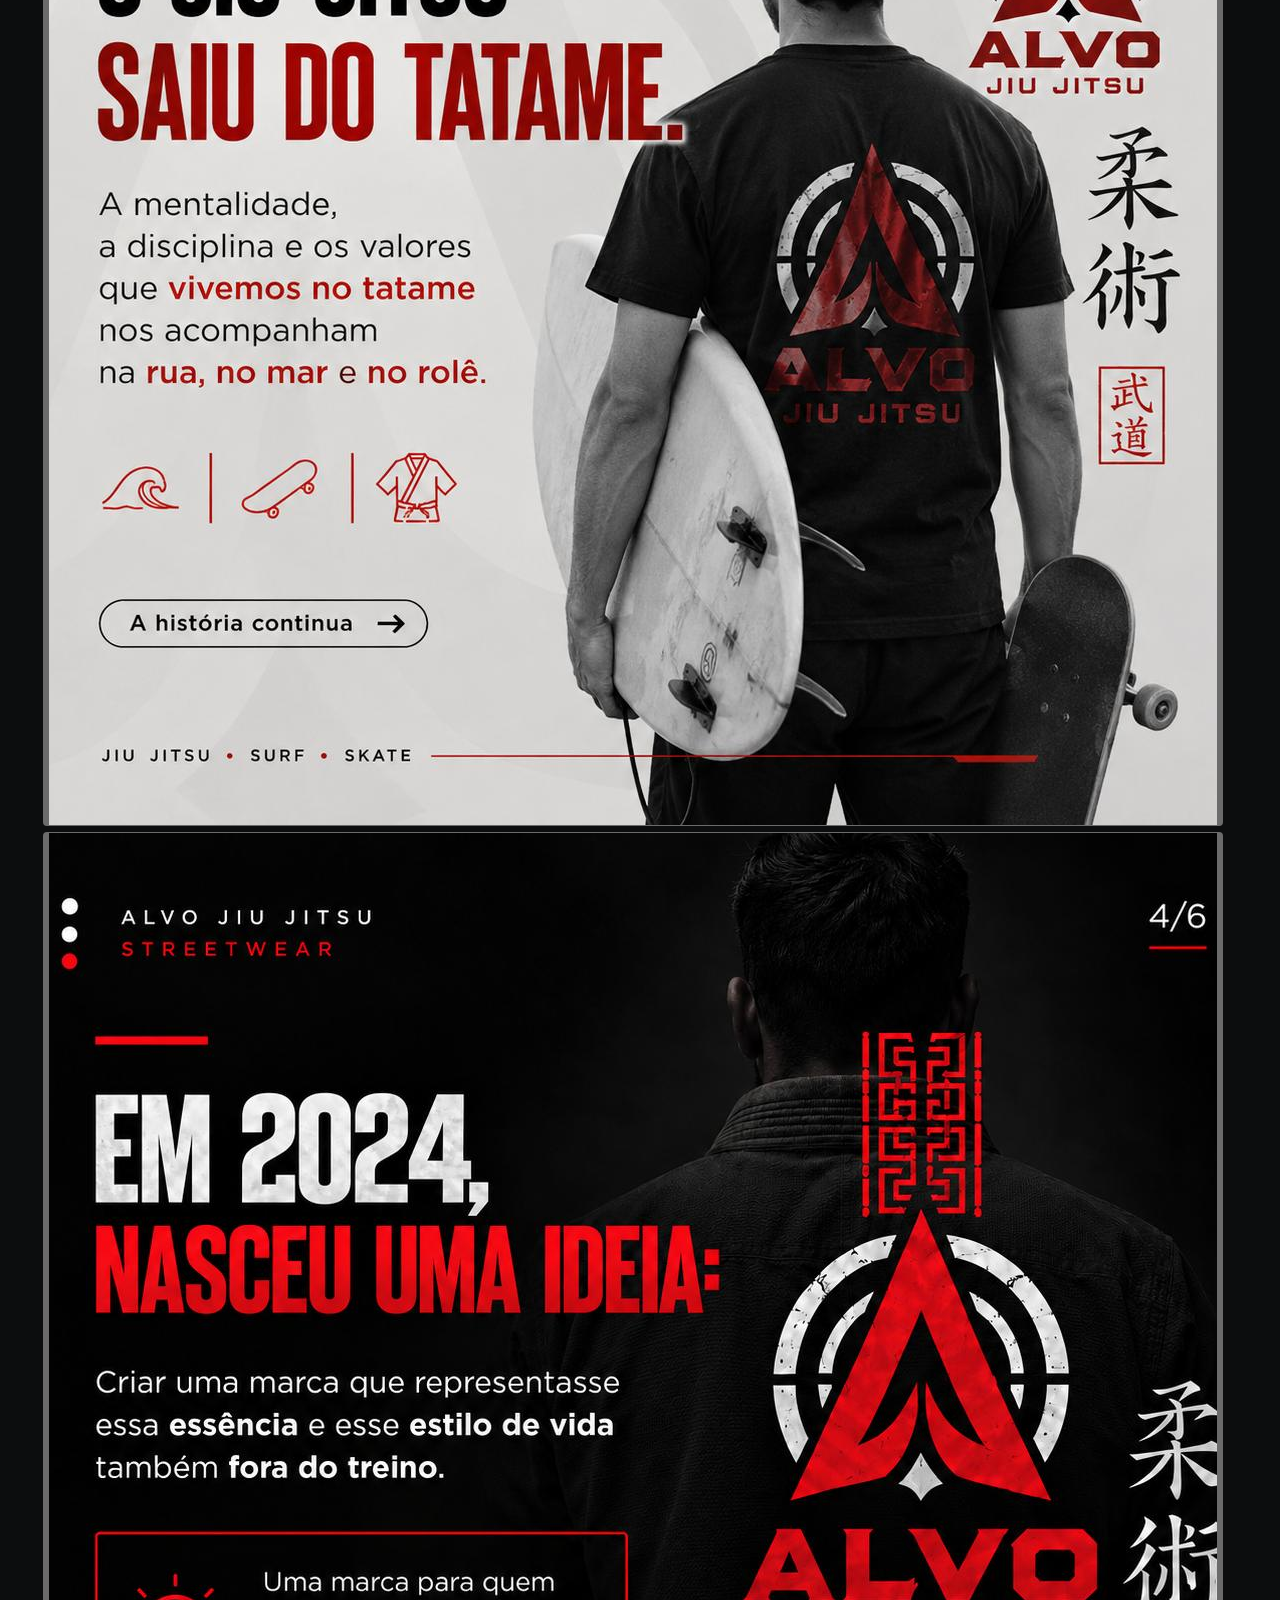
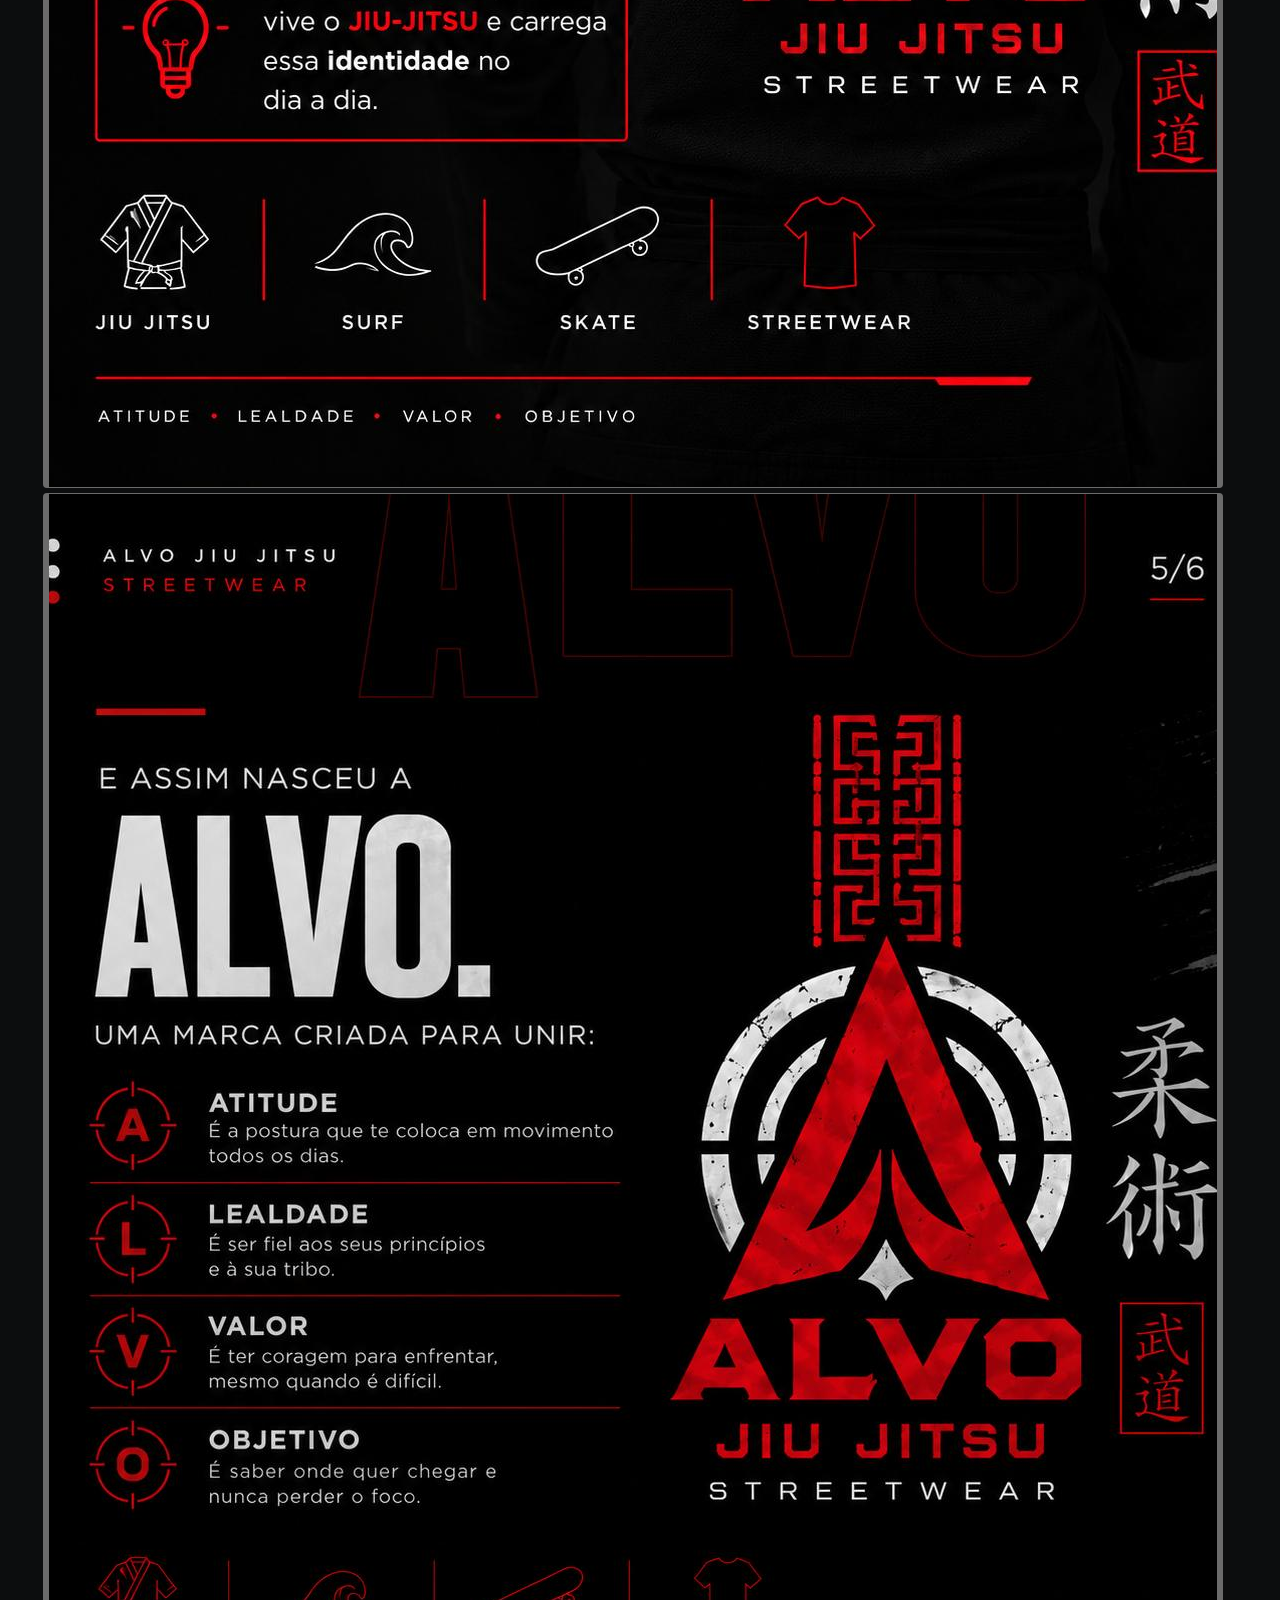
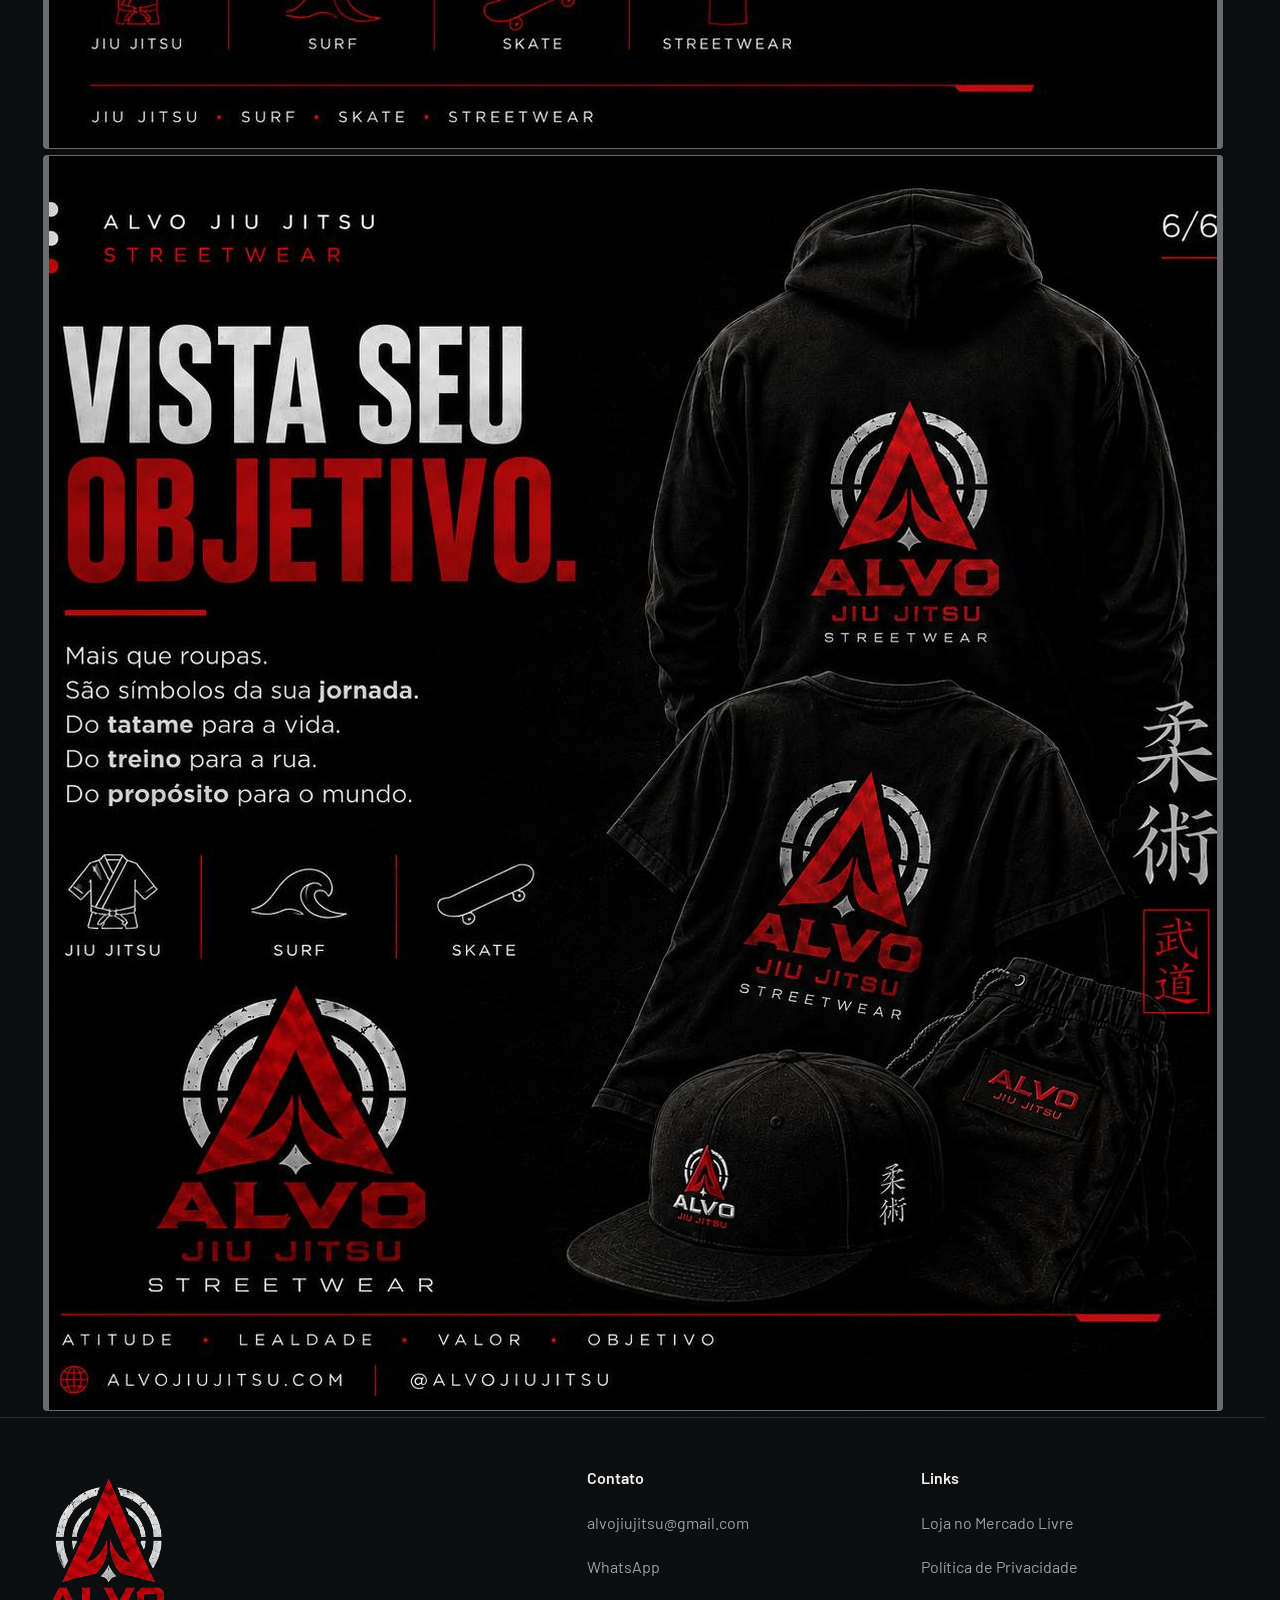
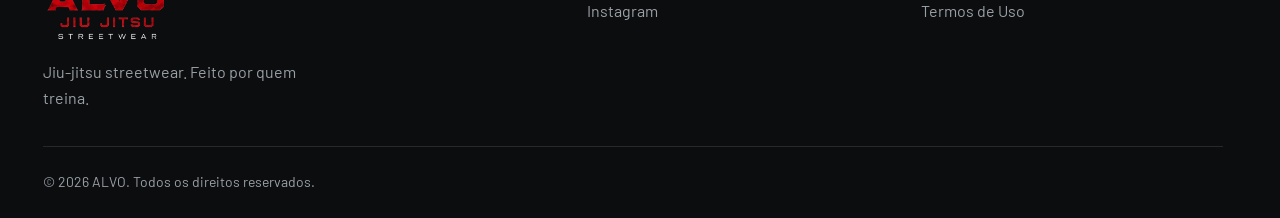
==== commit 8cb69fc8: "Update index.html" ====
--- a/index.html
+++ b/index.html
@@ -5,23 +5,23 @@
   <meta name="viewport" content="width=device-width, initial-scale=1, viewport-fit=cover">
   <meta name="theme-color" content="#0C0D0E">
   <title>ALVO · Camisetas de jiu-jitsu streetwear</title>
-  <meta name="description" content="Camisetas de jiu-jitsu pra quem treina de verdade. Compra direto no Mercado Livre. Marca criada no tatame do Nóbrega CT, em Porto Alegre.">
+  <meta name="description" content="Camisetas de jiu-jitsu pra quem treina de verdade. Compra direto no Mercado Livre.">
   <meta property="og:type" content="website">
   <meta property="og:locale" content="pt_BR">
   <meta property="og:site_name" content="ALVO Jiu Jitsu Streetwear">
   <meta property="og:title" content="ALVO · Camisetas de jiu-jitsu streetwear">
-  <meta property="og:description" content="Camisetas de jiu-jitsu pra quem treina de verdade. Compra direto no Mercado Livre. Marca criada no tatame do Nóbrega CT, em Porto Alegre.">
-  <meta property="og:url" content="https://alvo-jiu-jitsu.geyger.chatgpt.site/">
-  <meta property="og:image" content="https://alvo-jiu-jitsu.geyger.chatgpt.site/alvo-img/lifestyle-kanji-preta.jpg">
+  <meta property="og:description" content="Camisetas de jiu-jitsu pra quem treina de verdade. Compra direto no Mercado Livre.">
+  <meta property="og:url" content="https://pedrommalheiros.github.io/alvo/">
+  <meta property="og:image" content="https://pedrommalheiros.github.io/alvo/alvo-img/lifestyle-kanji-preta.jpg">
   <meta property="og:image:width" content="1254">
   <meta property="og:image:height" content="1254">
   <meta property="og:image:alt" content="Camiseta ALVO Kanji preta, frente e costas, usada fora do tatame">
   <meta name="twitter:card" content="summary_large_image">
   <meta name="twitter:title" content="ALVO · Camisetas de jiu-jitsu streetwear">
-  <meta name="twitter:description" content="Camisetas de jiu-jitsu pra quem treina de verdade. Compra direto no Mercado Livre. Marca criada no tatame do Nóbrega CT, em Porto Alegre.">
-  <meta name="twitter:image" content="https://alvo-jiu-jitsu.geyger.chatgpt.site/alvo-img/lifestyle-kanji-preta.jpg">
+  <meta name="twitter:description" content="Camisetas de jiu-jitsu pra quem treina de verdade. Compra direto no Mercado Livre.">
+  <meta name="twitter:image" content="https://pedrommalheiros.github.io/alvo/alvo-img/lifestyle-kanji-preta.jpg">
   <meta name="twitter:image:alt" content="Camiseta ALVO Kanji preta, frente e costas, usada fora do tatame">
-  <link rel="canonical" href="https://alvo-jiu-jitsu.geyger.chatgpt.site/">
+  <link rel="canonical" href="https://pedrommalheiros.github.io/alvo/">
   <link rel="icon" type="image/svg+xml" href="data:image/svg+xml,%3Csvg xmlns='http://www.w3.org/2000/svg' viewBox='0 0 32 32'%3E%3Crect width='32' height='32' rx='4' fill='%230C0D0E'/%3E%3Cpath d='M4 26 12 6h8l8 20h-7l-1.4-4h-7.2L11 26zm10.1-9h3.8L16 11z' fill='%23F2F0EC'/%3E%3C/svg%3E">
   <link rel="preconnect" href="https://fonts.googleapis.com">
   <link rel="preconnect" href="https://fonts.gstatic.com" crossorigin>
@@ -29,31 +29,27 @@
   <link rel="stylesheet" href="styles.css">
   <script src="script.js" defer></script>
   <script type="application/ld+json">
-    {
-      "@context": "https://schema.org",
-      "@type": "LocalBusiness",
-      "name": "Nóbrega CT",
-      "description": "Força, mobilidade e performance, com treino personalizado e preparação para quem compete no jiu-jitsu.",
-      "address": {
-        "@type": "PostalAddress",
-        "streetAddress": "Rua Demétrio Ribeiro, 410",
-        "addressLocality": "Porto Alegre",
-        "addressRegion": "RS",
-        "addressCountry": "BR"
-      },
-      "sameAs": ["https://www.instagram.com/nobregact/"]
-    }
+{
+    "@context": "https://schema.org",
+    "@type": "Organization",
+    "name": "ALVO Jiu Jitsu Streetwear",
+    "description": "Marca de streetwear de jiu-jitsu.",
+    "logo": "alvo-img/logo-alvo.png",
+    "sameAs": [
+        "https://www.instagram.com/nobrega.bjj/"
+    ]
+}
   </script>
 </head>
 <body>
   <a class="skip-link" href="#main">Pular para o conteúdo</a>
   <header class="site-header" id="topo">
     <div class="container header-inner">
-      <a class="brand-logo" href="#topo" aria-label="ALVO — início"><img src="alvo-img/logo-alvo.png" width="1233" height="1276" alt="ALVO Jiu Jitsu Streetwear" decoding="async"></a>
+      <a class="brand-logo" href="#topo" aria-label="ALVO — início"><img src="alvo-img/logo-alvo.png" width="449" height="630" alt="ALVO Jiu Jitsu Streetwear" decoding="async"></a>
       <nav aria-label="Navegação principal">
         <a href="#camisetas">Camisetas</a>
         <a href="#a-marca">A marca</a>
-        <a href="#nobrega-ct">Nóbrega CT</a>
+        <a href="#a-historia">A história</a>
       </nav>
     </div>
   </header>
@@ -71,7 +67,68 @@
         <h2 id="products-title">AS CAMISETAS</h2>
         <p>Cada peça abre direto no anúncio do Mercado Livre, que é onde a compra acontece.</p>
       </div>
-      <div class="product-grid" id="product-grid"></div>
+      <div class="product-grid" id="product-grid">
+        <article class="product-card">
+    <button class="product-image" type="button" aria-label="Mostrar costas: Camiseta ALVO Streetwear Jiu-Jitsu preta" aria-pressed="false">
+      <img class="product-front" src="alvo-img/produto-01-preta-frente.jpg" width="490" height="720" alt="Camiseta ALVO Streetwear Jiu-Jitsu preta, frente" loading="lazy" decoding="async">
+      <img class="product-back" src="alvo-img/produto-01-preta-costas.jpg" width="490" height="720" alt="Camiseta ALVO Streetwear Jiu-Jitsu preta, costas" loading="lazy" decoding="async" aria-hidden="true">
+    </button>
+    <div class="product-details">
+      <h3 class="product-name">Camiseta ALVO Streetwear Jiu-Jitsu<span class="product-color">Preta</span></h3>
+      <a class="button button-solid" href="https://www.mercadolivre.com.br/camiseta-alvo-streetwear-jiu-jitsu-preta/up/MLBU5161737891" target="_blank" rel="noopener noreferrer" aria-label="Ver no Mercado Livre: Camiseta ALVO Streetwear Jiu-Jitsu preta">Ver no Mercado Livre <svg viewBox="0 0 24 24" fill="none" stroke="currentColor" stroke-width="1.5" aria-hidden="true"><path d="M7 17 17 7M7 7h10v10"/></svg></a>
+    </div>
+        </article>
+        <article class="product-card">
+    <button class="product-image" type="button" aria-label="Mostrar costas: Camiseta ALVO Streetwear Jiu-Jitsu branca" aria-pressed="false">
+      <img class="product-front" src="alvo-img/produto-02-branca-frente.jpg" width="490" height="720" alt="Camiseta ALVO Streetwear Jiu-Jitsu branca, frente" loading="lazy" decoding="async">
+      <img class="product-back" src="alvo-img/produto-02-branca-costas.jpg" width="490" height="720" alt="Camiseta ALVO Streetwear Jiu-Jitsu branca, costas" loading="lazy" decoding="async" aria-hidden="true">
+    </button>
+    <div class="product-details">
+      <h3 class="product-name">Camiseta ALVO Streetwear Jiu-Jitsu<span class="product-color">Branca</span></h3>
+      <a class="button button-solid" href="https://www.mercadolivre.com.br/camiseta-alvo-streetwear-jiu-jitsu-branca/up/MLBU5161717263" target="_blank" rel="noopener noreferrer" aria-label="Ver no Mercado Livre: Camiseta ALVO Streetwear Jiu-Jitsu branca">Ver no Mercado Livre <svg viewBox="0 0 24 24" fill="none" stroke="currentColor" stroke-width="1.5" aria-hidden="true"><path d="M7 17 17 7M7 7h10v10"/></svg></a>
+    </div>
+        </article>
+        <article class="product-card">
+    <button class="product-image" type="button" aria-label="Mostrar costas: Camiseta ALVO Streetwear Jiu-Jitsu verde" aria-pressed="false">
+      <img class="product-front" src="alvo-img/produto-03-verde-frente.jpg" width="490" height="720" alt="Camiseta ALVO Streetwear Jiu-Jitsu verde, frente" loading="lazy" decoding="async">
+      <img class="product-back" src="alvo-img/produto-03-verde-costas.jpg" width="490" height="720" alt="Camiseta ALVO Streetwear Jiu-Jitsu verde, costas" loading="lazy" decoding="async" aria-hidden="true">
+    </button>
+    <div class="product-details">
+      <h3 class="product-name">Camiseta ALVO Streetwear Jiu-Jitsu<span class="product-color">Verde</span></h3>
+      <a class="button button-solid" href="https://www.mercadolivre.com.br/camiseta-alvo-streetwear-jiu-jitsu-verde/up/MLBU5197595836" target="_blank" rel="noopener noreferrer" aria-label="Ver no Mercado Livre: Camiseta ALVO Streetwear Jiu-Jitsu verde">Ver no Mercado Livre <svg viewBox="0 0 24 24" fill="none" stroke="currentColor" stroke-width="1.5" aria-hidden="true"><path d="M7 17 17 7M7 7h10v10"/></svg></a>
+    </div>
+        </article>
+        <article class="product-card">
+    <button class="product-image" type="button" aria-label="Mostrar costas: Camiseta ALVO Streetwear Kanji preta" aria-pressed="false">
+      <img class="product-front" src="alvo-img/produto-04-kanji-preta-frente.jpg" width="490" height="720" alt="Camiseta ALVO Streetwear Kanji preta, frente" loading="lazy" decoding="async">
+      <img class="product-back" src="alvo-img/produto-04-kanji-preta-costas.jpg" width="490" height="720" alt="Camiseta ALVO Streetwear Kanji preta, costas" loading="lazy" decoding="async" aria-hidden="true">
+    </button>
+    <div class="product-details">
+      <h3 class="product-name">Camiseta ALVO Streetwear Kanji<span class="product-color">Preta</span></h3>
+      <a class="button button-solid" href="https://www.mercadolivre.com.br/camiseta-alvo-streetwear-jiu-jitsu-kanji-preto/up/MLBU5161854769" target="_blank" rel="noopener noreferrer" aria-label="Ver no Mercado Livre: Camiseta ALVO Streetwear Kanji preta">Ver no Mercado Livre <svg viewBox="0 0 24 24" fill="none" stroke="currentColor" stroke-width="1.5" aria-hidden="true"><path d="M7 17 17 7M7 7h10v10"/></svg></a>
+    </div>
+        </article>
+        <article class="product-card">
+    <button class="product-image" type="button" aria-label="Mostrar costas: Camiseta ALVO Streetwear Kanji verde" aria-pressed="false">
+      <img class="product-front" src="alvo-img/produto-05-kanji-verde-frente.jpg" width="490" height="720" alt="Camiseta ALVO Streetwear Kanji verde, frente" loading="lazy" decoding="async">
+      <img class="product-back" src="alvo-img/produto-05-kanji-verde-costas.jpg" width="490" height="720" alt="Camiseta ALVO Streetwear Kanji verde, costas" loading="lazy" decoding="async" aria-hidden="true">
+    </button>
+    <div class="product-details">
+      <h3 class="product-name">Camiseta ALVO Streetwear Kanji<span class="product-color">Verde</span></h3>
+      <a class="button button-solid" href="https://www.mercadolivre.com.br/camiseta-alvo-streetwear-jiu-jitsu-kanji-verde/up/MLBU5232283677" target="_blank" rel="noopener noreferrer" aria-label="Ver no Mercado Livre: Camiseta ALVO Streetwear Kanji verde">Ver no Mercado Livre <svg viewBox="0 0 24 24" fill="none" stroke="currentColor" stroke-width="1.5" aria-hidden="true"><path d="M7 17 17 7M7 7h10v10"/></svg></a>
+    </div>
+        </article>
+        <article class="product-card">
+    <button class="product-image" type="button" aria-label="Mostrar costas: Camiseta ALVO Streetwear Kanji branca" aria-pressed="false">
+      <img class="product-front" src="alvo-img/produto-06-kanji-branca-frente.jpg" width="490" height="720" alt="Camiseta ALVO Streetwear Kanji branca, frente" loading="lazy" decoding="async">
+      <img class="product-back" src="alvo-img/produto-06-kanji-branca-costas.jpg" width="490" height="720" alt="Camiseta ALVO Streetwear Kanji branca, costas" loading="lazy" decoding="async" aria-hidden="true">
+    </button>
+    <div class="product-details">
+      <h3 class="product-name">Camiseta ALVO Streetwear Kanji<span class="product-color">Branca</span></h3>
+      <a class="button button-solid" href="https://www.mercadolivre.com.br/up/MLBU5197632590" target="_blank" rel="noopener noreferrer" aria-label="Ver no Mercado Livre: Camiseta ALVO Streetwear Kanji branca">Ver no Mercado Livre <svg viewBox="0 0 24 24" fill="none" stroke="currentColor" stroke-width="1.5" aria-hidden="true"><path d="M7 17 17 7M7 7h10v10"/></svg></a>
+    </div>
+        </article>
+      </div>
       <noscript><p>Para ver todas as camisetas, <a href="https://www.mercadolivre.com.br/pagina/alvojiujitsu" target="_blank" rel="noopener noreferrer">visite a loja no Mercado Livre</a>.</p></noscript>
       <div class="product-links">
         <a class="text-link store-link" href="https://www.mercadolivre.com.br/pagina/alvojiujitsu" target="_blank" rel="noopener noreferrer">Ver a loja completa no Mercado Livre <svg viewBox="0 0 24 24" fill="none" stroke="currentColor" stroke-width="1.5" aria-hidden="true"><path d="M7 17 17 7M7 7h10v10"/></svg></a>
@@ -93,23 +150,76 @@
       <div class="text-column">
         <h2 id="brand-title">NÃO É SÓ UMA CAMISETA</h2>
         <div class="body-copy">
-          <p>Quem treina sabe que o jiu-jitsu não fica no tatame. Ele muda o jeito que você anda, o jeito que você encara o dia e o jeito que você lida com o que não sai como planejado.</p>
-          <p>A ALVO nasceu disso. A ideia é simples: dar pra quem treina uma peça que diz de onde ele vem, sem precisar explicar pra ninguém. Quem é do meio reconhece. Quem não é, só acha bonito.</p>
-          <p>E se você chegou aqui procurando presente pra alguém que treina, é exatamente isso que ela vai sentir quando abrir.</p>
-        </div>
-      </div>
-    </section>
-
-    <section class="ct-section container" id="nobrega-ct" aria-labelledby="ct-title">
+          <p>Camiseta preta com o logo pequeno no peito. Camiseta com a estampa grande nas costas. Em qualquer uma das duas a lógica é a mesma: quem é do meio bate o olho e entende, quem não é acha bonito.</p>
+          <p>É pra isso que ela existe. Andar com o que você é sem precisar explicar pra ninguém.</p>
+          <p>E se você chegou aqui atrás de presente pra alguém que treina, é exatamente isso que ela vai sentir quando abrir.</p>
+        </div>
+      </div>
+    </section>
+
+    <section class="story-section container" id="a-historia" aria-labelledby="story-title">
       <div class="text-column">
-        <div class="ct-heading">
-          <p class="eyebrow">QUEM TÁ POR TRÁS</p>
-          <h2 id="ct-title">NÓBREGA CT</h2>
-        </div>
-        <p>A ALVO não veio de um escritório. Veio do tatame do Nóbrega CT, em Porto Alegre, onde a gente treina e dá aula todo dia. Força, mobilidade e performance, com treino personalizado e um trabalho forte de preparação pra quem compete no jiu-jitsu.</p>
-        <p class="ct-tagline">Sem fórmulas mágicas, resultados reais.</p>
-        <a class="button button-outline" href="https://wa.me/5551996106804?text=Oi!%20Vim%20pelo%20site%20da%20ALVO%20e%20queria%20saber%20sobre%20os%20treinos%20no%20N%C3%B3brega%20CT" target="_blank" rel="noopener noreferrer">Quero treinar <svg viewBox="0 0 24 24" fill="none" stroke="currentColor" stroke-width="1.5" aria-hidden="true"><path d="M7 17 17 7M7 7h10v10"/></svg></a>
-        <address>Rua Demétrio Ribeiro, 410 · Porto Alegre, RS</address>
+        <div class="story-heading">
+          <p class="eyebrow">A HISTÓRIA</p>
+          <h2 id="story-title">COMEÇOU NO TATAME, EM 2014</h2>
+        </div>
+        <div class="body-copy">
+          <p>Entrei no jiu-jitsu em 2014, numa das maiores academias de Porto Alegre, e fiquei. Treino, competição, faixa que sobe, semana que você apanha, semana que alguma coisa finalmente encaixa.</p>
+          <p>O que eu não esperava é que o tatame fosse mudar o resto. O jeito de encarar um problema no trabalho, a paciência, a forma de perder sem desmontar. Isso vai junto quando você tira o kimono.</p>
+          <p>Em 2024 isso virou marca. Não pra vender camiseta, e sim pra quem vive isso se reconhecer na rua. Quem é do meio bate o olho e sabe. Quem não é, acha bonito, e tá valendo.</p>
+          <p>O nome é o que eu carrego. Atitude, lealdade, valor, objetivo.</p>
+        </div>
+        <p class="story-attribution"><a href="https://www.instagram.com/nobrega.bjj/" target="_blank" rel="noopener noreferrer">Nóbrega</a> · fundador da ALVO</p>
+      </div>
+
+      <div class="story-carousel" data-story-carousel>
+        <div class="story-stage">
+          <div class="story-track" id="story-track" tabindex="0" role="region" aria-label="História da ALVO">
+            <div class="story-slide">
+              <button class="story-slide-button" type="button" tabindex="-1">
+                <img src="alvo-img/historia-1.jpg" width="1254" height="1254" loading="eager" decoding="async" alt="ALVO não nasceu apenas de uma ideia, nasceu de uma vida no jiu-jitsu">
+              </button>
+            </div>
+            <div class="story-slide">
+              <button class="story-slide-button" type="button" tabindex="-1">
+                <img src="alvo-img/historia-2.jpg" width="1254" height="1254" loading="lazy" decoding="async" alt="Uma vida no tatame: treino, competição, derrotas e vitórias">
+              </button>
+            </div>
+            <div class="story-slide">
+              <button class="story-slide-button" type="button" tabindex="-1">
+                <img src="alvo-img/historia-3.jpg" width="1254" height="1254" loading="lazy" decoding="async" alt="O jiu-jitsu saiu do tatame e foi para a rua, o mar e o skate">
+              </button>
+            </div>
+            <div class="story-slide">
+              <button class="story-slide-button" type="button" tabindex="-1">
+                <img src="alvo-img/historia-4.jpg" width="1254" height="1254" loading="lazy" decoding="async" alt="Em 2024 nasceu a ideia de criar uma marca para esse estilo de vida">
+              </button>
+            </div>
+            <div class="story-slide">
+              <button class="story-slide-button" type="button" tabindex="-1">
+                <img src="alvo-img/historia-5.jpg" width="1254" height="1254" loading="lazy" decoding="async" alt="ALVO: atitude, lealdade, valor e objetivo">
+              </button>
+            </div>
+            <div class="story-slide">
+              <button class="story-slide-button" type="button" tabindex="-1">
+                <img src="alvo-img/historia-6.jpg" width="1254" height="1254" loading="lazy" decoding="async" alt="A linha ALVO: moletom, camiseta, boné e shorts">
+              </button>
+            </div>
+          </div>
+          <button class="carousel-arrow carousel-prev" type="button" aria-label="Imagem anterior" aria-controls="story-track" disabled hidden><svg viewBox="0 0 24 24" fill="none" stroke="currentColor" stroke-width="1.5" aria-hidden="true"><path d="m15 6-6 6 6 6"/></svg></button>
+          <button class="carousel-arrow carousel-next" type="button" aria-label="Próxima imagem" aria-controls="story-track" hidden><svg viewBox="0 0 24 24" fill="none" stroke="currentColor" stroke-width="1.5" aria-hidden="true"><path d="m9 6 6 6-6 6"/></svg></button>
+        </div>
+        <div class="carousel-pagination" hidden>
+          <div class="carousel-dots" role="group" aria-label="Escolher imagem da história">
+            <button class="carousel-dot" type="button" aria-label="Ver imagem 1 de 6" aria-controls="story-track" aria-current="true"></button>
+            <button class="carousel-dot" type="button" aria-label="Ver imagem 2 de 6" aria-controls="story-track" aria-current="false"></button>
+            <button class="carousel-dot" type="button" aria-label="Ver imagem 3 de 6" aria-controls="story-track" aria-current="false"></button>
+            <button class="carousel-dot" type="button" aria-label="Ver imagem 4 de 6" aria-controls="story-track" aria-current="false"></button>
+            <button class="carousel-dot" type="button" aria-label="Ver imagem 5 de 6" aria-controls="story-track" aria-current="false"></button>
+            <button class="carousel-dot" type="button" aria-label="Ver imagem 6 de 6" aria-controls="story-track" aria-current="false"></button>
+          </div>
+          <output class="carousel-counter" aria-live="polite" aria-atomic="true">01 / 06</output>
+        </div>
       </div>
     </section>
   </main>
@@ -118,14 +228,14 @@
     <div class="container">
       <div class="footer-grid">
         <div class="footer-brand">
-          <a class="brand-logo footer-logo" href="#topo" aria-label="ALVO — voltar ao início"><img src="alvo-img/logo-alvo.png" width="1233" height="1276" alt="ALVO Jiu Jitsu Streetwear" loading="lazy" decoding="async"></a>
+          <a class="brand-logo footer-logo" href="#topo" aria-label="ALVO — voltar ao início"><img src="alvo-img/logo-alvo.png" width="449" height="630" alt="ALVO Jiu Jitsu Streetwear" loading="lazy" decoding="async"></a>
           <p>Jiu-jitsu streetwear. Feito por quem treina.</p>
         </div>
         <div class="footer-group">
           <h2>Contato</h2>
           <a href="mailto:alvojiujitsu@gmail.com" target="_blank" rel="noopener noreferrer">alvojiujitsu@gmail.com</a>
-          <a href="https://wa.me/5551996106804" target="_blank" rel="noopener noreferrer">WhatsApp</a>
-          <a href="https://www.instagram.com/nobregact/" target="_blank" rel="noopener noreferrer">Instagram</a>
+          <a href="https://wa.me/5551996106804?text=Oi!%20Vim%20pelo%20site%20da%20ALVO." target="_blank" rel="noopener noreferrer">WhatsApp</a>
+          <a href="https://www.instagram.com/nobrega.bjj/" target="_blank" rel="noopener noreferrer">Instagram</a>
         </div>
         <div class="footer-group">
           <h2>Links</h2>
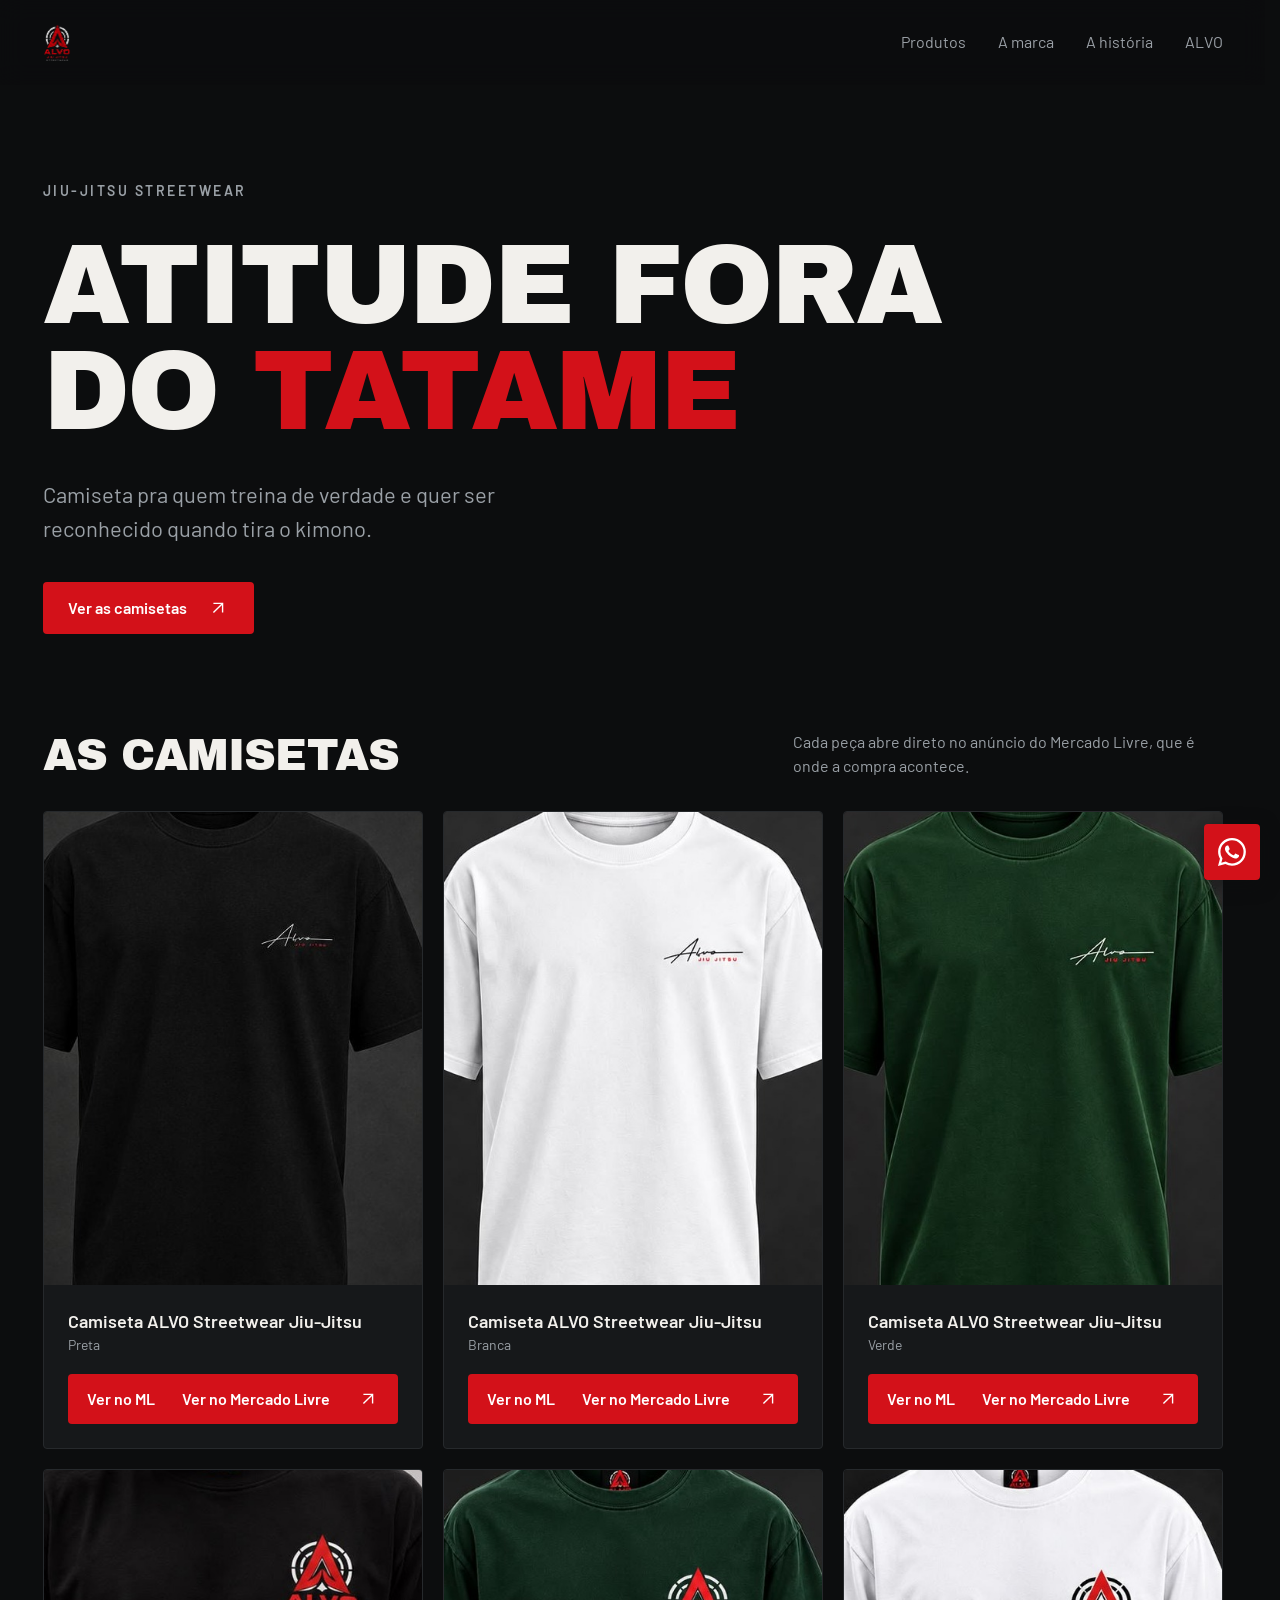
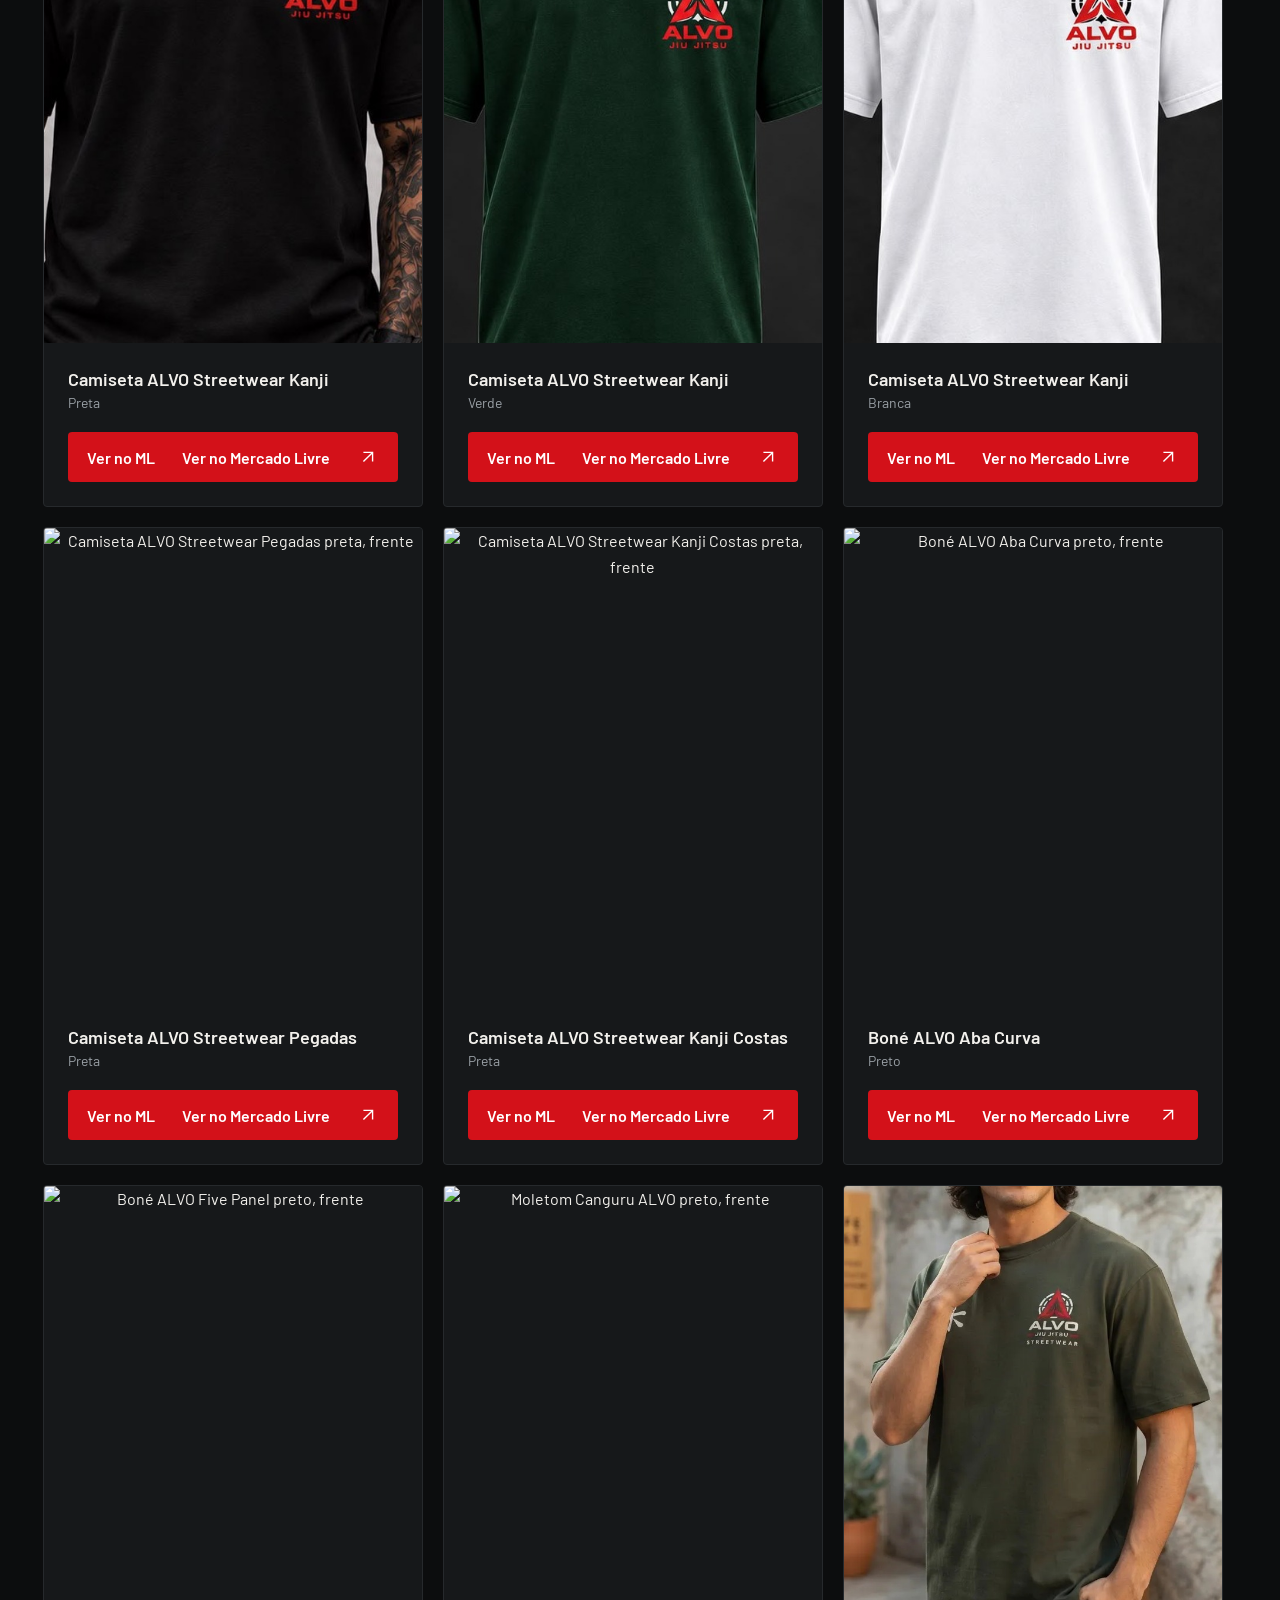
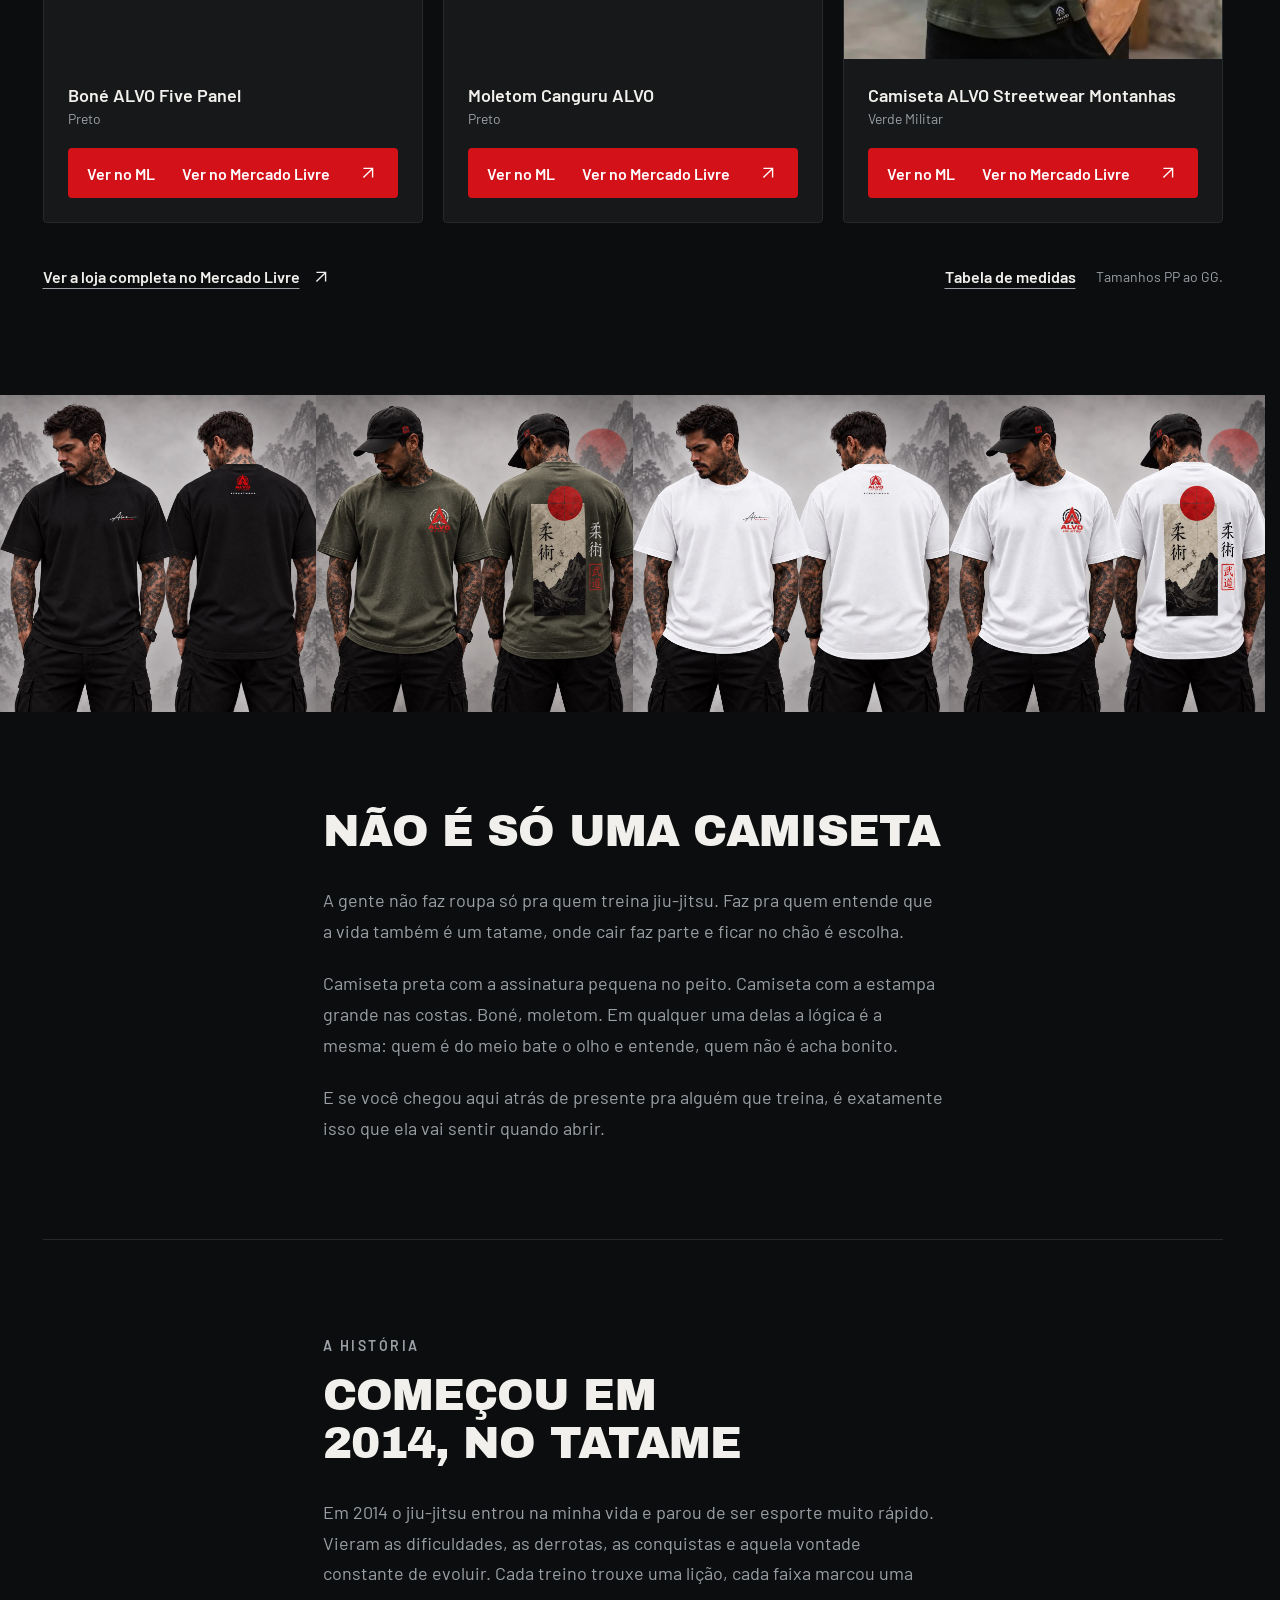
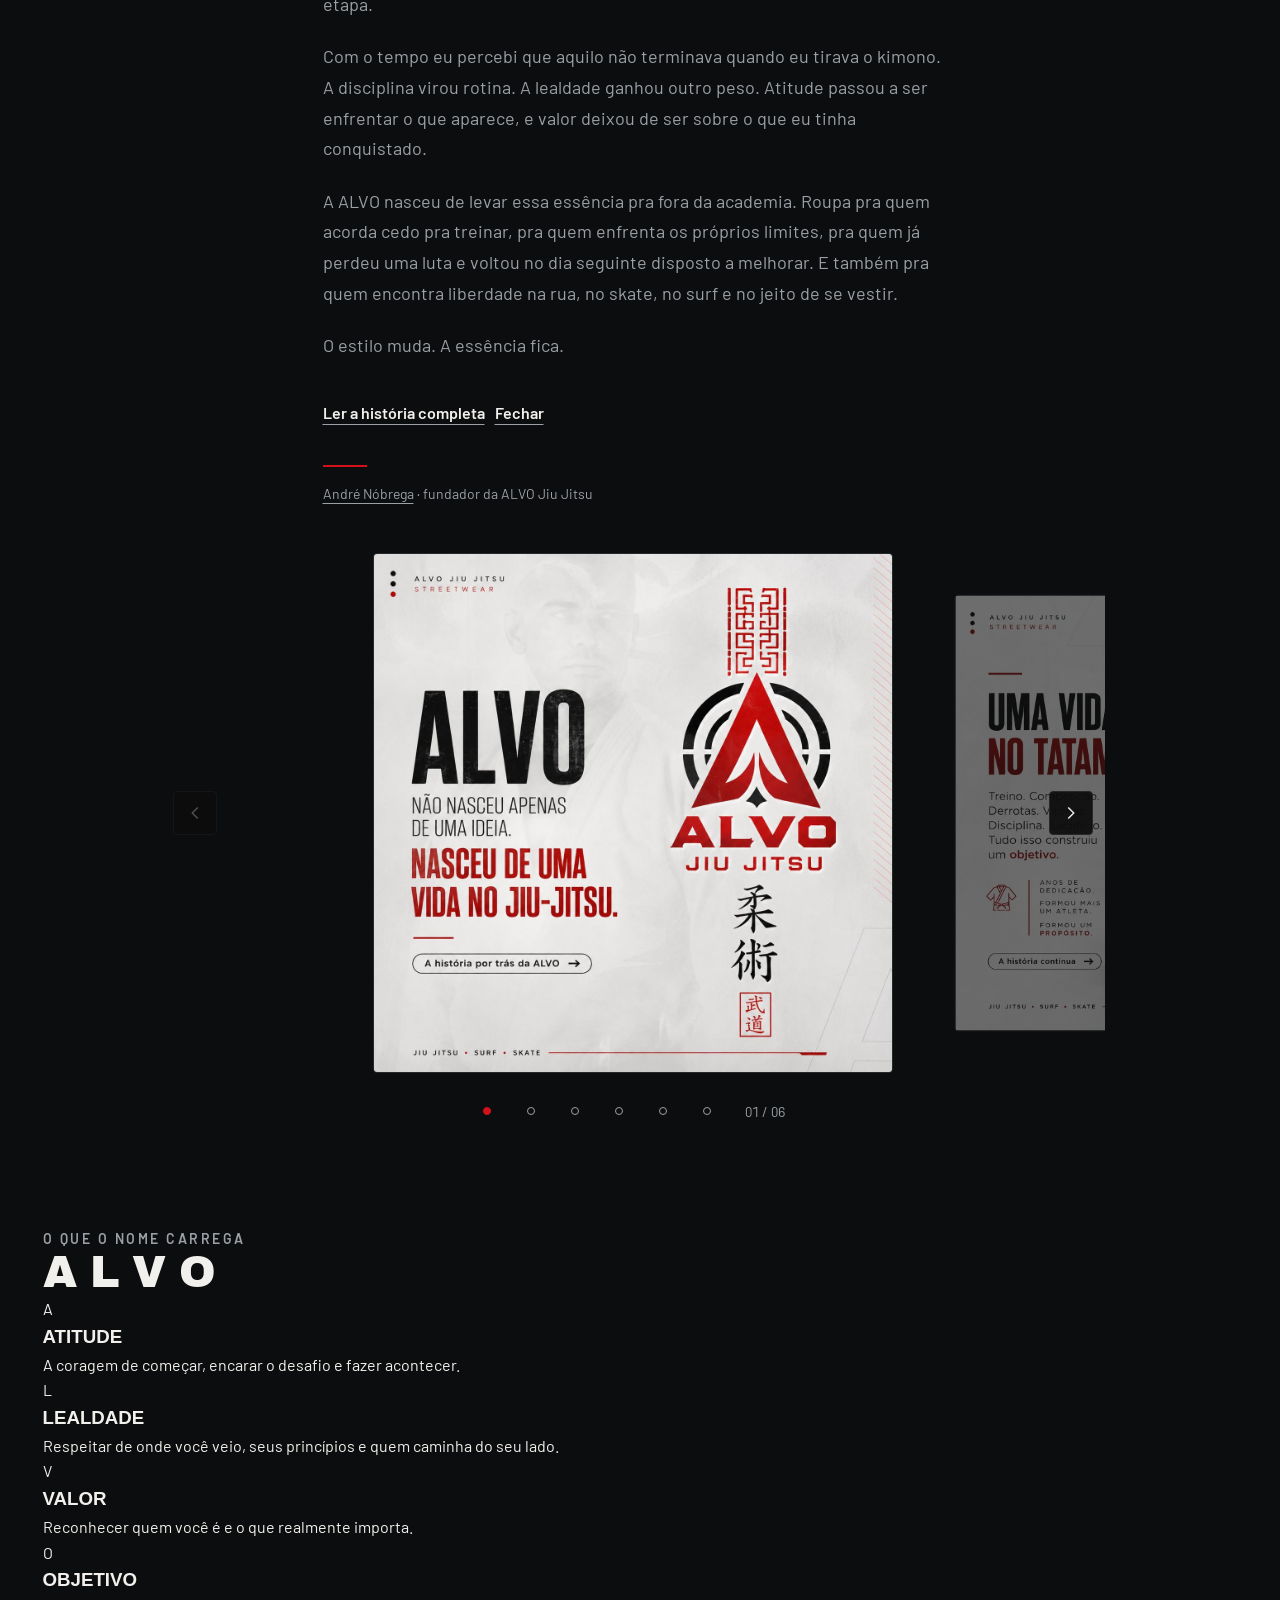
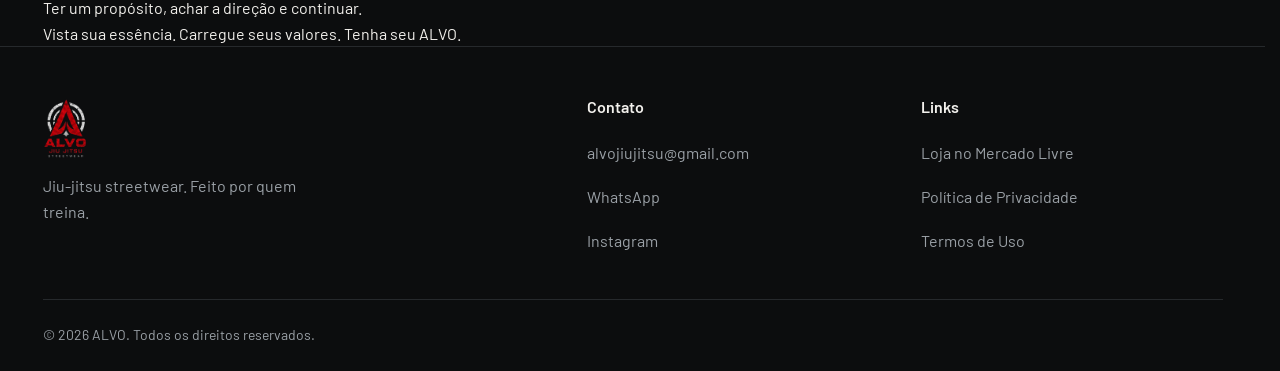
==== commit 82dc4bb8: "Update index.html" ====
--- a/index.html
+++ b/index.html
@@ -36,7 +36,7 @@
     "description": "Marca de streetwear de jiu-jitsu.",
     "logo": "alvo-img/logo-alvo.png",
     "sameAs": [
-        "https://www.instagram.com/nobrega.bjj/"
+        "https://www.instagram.com/alvojiujitsu/"
     ]
 }
   </script>
@@ -47,9 +47,10 @@
     <div class="container header-inner">
       <a class="brand-logo" href="#topo" aria-label="ALVO — início"><img src="alvo-img/logo-alvo.png" width="449" height="630" alt="ALVO Jiu Jitsu Streetwear" decoding="async"></a>
       <nav aria-label="Navegação principal">
-        <a href="#camisetas">Camisetas</a>
+        <a href="#camisetas">Produtos</a>
         <a href="#a-marca">A marca</a>
         <a href="#a-historia">A história</a>
+        <a href="#o-nome">ALVO</a>
       </nav>
     </div>
   </header>
@@ -69,64 +70,160 @@
       </div>
       <div class="product-grid" id="product-grid">
         <article class="product-card">
-    <button class="product-image" type="button" aria-label="Mostrar costas: Camiseta ALVO Streetwear Jiu-Jitsu preta" aria-pressed="false">
-      <img class="product-front" src="alvo-img/produto-01-preta-frente.jpg" width="490" height="720" alt="Camiseta ALVO Streetwear Jiu-Jitsu preta, frente" loading="lazy" decoding="async">
-      <img class="product-back" src="alvo-img/produto-01-preta-costas.jpg" width="490" height="720" alt="Camiseta ALVO Streetwear Jiu-Jitsu preta, costas" loading="lazy" decoding="async" aria-hidden="true">
-    </button>
-    <div class="product-details">
-      <h3 class="product-name">Camiseta ALVO Streetwear Jiu-Jitsu<span class="product-color">Preta</span></h3>
-      <a class="button button-solid" href="https://www.mercadolivre.com.br/camiseta-alvo-streetwear-jiu-jitsu-preta/up/MLBU5161737891" target="_blank" rel="noopener noreferrer" aria-label="Ver no Mercado Livre: Camiseta ALVO Streetwear Jiu-Jitsu preta">Ver no Mercado Livre <svg viewBox="0 0 24 24" fill="none" stroke="currentColor" stroke-width="1.5" aria-hidden="true"><path d="M7 17 17 7M7 7h10v10"/></svg></a>
-    </div>
-        </article>
-        <article class="product-card">
-    <button class="product-image" type="button" aria-label="Mostrar costas: Camiseta ALVO Streetwear Jiu-Jitsu branca" aria-pressed="false">
-      <img class="product-front" src="alvo-img/produto-02-branca-frente.jpg" width="490" height="720" alt="Camiseta ALVO Streetwear Jiu-Jitsu branca, frente" loading="lazy" decoding="async">
-      <img class="product-back" src="alvo-img/produto-02-branca-costas.jpg" width="490" height="720" alt="Camiseta ALVO Streetwear Jiu-Jitsu branca, costas" loading="lazy" decoding="async" aria-hidden="true">
-    </button>
-    <div class="product-details">
-      <h3 class="product-name">Camiseta ALVO Streetwear Jiu-Jitsu<span class="product-color">Branca</span></h3>
-      <a class="button button-solid" href="https://www.mercadolivre.com.br/camiseta-alvo-streetwear-jiu-jitsu-branca/up/MLBU5161717263" target="_blank" rel="noopener noreferrer" aria-label="Ver no Mercado Livre: Camiseta ALVO Streetwear Jiu-Jitsu branca">Ver no Mercado Livre <svg viewBox="0 0 24 24" fill="none" stroke="currentColor" stroke-width="1.5" aria-hidden="true"><path d="M7 17 17 7M7 7h10v10"/></svg></a>
-    </div>
-        </article>
-        <article class="product-card">
-    <button class="product-image" type="button" aria-label="Mostrar costas: Camiseta ALVO Streetwear Jiu-Jitsu verde" aria-pressed="false">
-      <img class="product-front" src="alvo-img/produto-03-verde-frente.jpg" width="490" height="720" alt="Camiseta ALVO Streetwear Jiu-Jitsu verde, frente" loading="lazy" decoding="async">
-      <img class="product-back" src="alvo-img/produto-03-verde-costas.jpg" width="490" height="720" alt="Camiseta ALVO Streetwear Jiu-Jitsu verde, costas" loading="lazy" decoding="async" aria-hidden="true">
-    </button>
-    <div class="product-details">
-      <h3 class="product-name">Camiseta ALVO Streetwear Jiu-Jitsu<span class="product-color">Verde</span></h3>
-      <a class="button button-solid" href="https://www.mercadolivre.com.br/camiseta-alvo-streetwear-jiu-jitsu-verde/up/MLBU5197595836" target="_blank" rel="noopener noreferrer" aria-label="Ver no Mercado Livre: Camiseta ALVO Streetwear Jiu-Jitsu verde">Ver no Mercado Livre <svg viewBox="0 0 24 24" fill="none" stroke="currentColor" stroke-width="1.5" aria-hidden="true"><path d="M7 17 17 7M7 7h10v10"/></svg></a>
-    </div>
-        </article>
-        <article class="product-card">
-    <button class="product-image" type="button" aria-label="Mostrar costas: Camiseta ALVO Streetwear Kanji preta" aria-pressed="false">
-      <img class="product-front" src="alvo-img/produto-04-kanji-preta-frente.jpg" width="490" height="720" alt="Camiseta ALVO Streetwear Kanji preta, frente" loading="lazy" decoding="async">
-      <img class="product-back" src="alvo-img/produto-04-kanji-preta-costas.jpg" width="490" height="720" alt="Camiseta ALVO Streetwear Kanji preta, costas" loading="lazy" decoding="async" aria-hidden="true">
-    </button>
-    <div class="product-details">
-      <h3 class="product-name">Camiseta ALVO Streetwear Kanji<span class="product-color">Preta</span></h3>
-      <a class="button button-solid" href="https://www.mercadolivre.com.br/camiseta-alvo-streetwear-jiu-jitsu-kanji-preto/up/MLBU5161854769" target="_blank" rel="noopener noreferrer" aria-label="Ver no Mercado Livre: Camiseta ALVO Streetwear Kanji preta">Ver no Mercado Livre <svg viewBox="0 0 24 24" fill="none" stroke="currentColor" stroke-width="1.5" aria-hidden="true"><path d="M7 17 17 7M7 7h10v10"/></svg></a>
-    </div>
-        </article>
-        <article class="product-card">
-    <button class="product-image" type="button" aria-label="Mostrar costas: Camiseta ALVO Streetwear Kanji verde" aria-pressed="false">
-      <img class="product-front" src="alvo-img/produto-05-kanji-verde-frente.jpg" width="490" height="720" alt="Camiseta ALVO Streetwear Kanji verde, frente" loading="lazy" decoding="async">
-      <img class="product-back" src="alvo-img/produto-05-kanji-verde-costas.jpg" width="490" height="720" alt="Camiseta ALVO Streetwear Kanji verde, costas" loading="lazy" decoding="async" aria-hidden="true">
-    </button>
-    <div class="product-details">
-      <h3 class="product-name">Camiseta ALVO Streetwear Kanji<span class="product-color">Verde</span></h3>
-      <a class="button button-solid" href="https://www.mercadolivre.com.br/camiseta-alvo-streetwear-jiu-jitsu-kanji-verde/up/MLBU5232283677" target="_blank" rel="noopener noreferrer" aria-label="Ver no Mercado Livre: Camiseta ALVO Streetwear Kanji verde">Ver no Mercado Livre <svg viewBox="0 0 24 24" fill="none" stroke="currentColor" stroke-width="1.5" aria-hidden="true"><path d="M7 17 17 7M7 7h10v10"/></svg></a>
-    </div>
-        </article>
-        <article class="product-card">
-    <button class="product-image" type="button" aria-label="Mostrar costas: Camiseta ALVO Streetwear Kanji branca" aria-pressed="false">
-      <img class="product-front" src="alvo-img/produto-06-kanji-branca-frente.jpg" width="490" height="720" alt="Camiseta ALVO Streetwear Kanji branca, frente" loading="lazy" decoding="async">
-      <img class="product-back" src="alvo-img/produto-06-kanji-branca-costas.jpg" width="490" height="720" alt="Camiseta ALVO Streetwear Kanji branca, costas" loading="lazy" decoding="async" aria-hidden="true">
-    </button>
-    <div class="product-details">
-      <h3 class="product-name">Camiseta ALVO Streetwear Kanji<span class="product-color">Branca</span></h3>
-      <a class="button button-solid" href="https://www.mercadolivre.com.br/up/MLBU5197632590" target="_blank" rel="noopener noreferrer" aria-label="Ver no Mercado Livre: Camiseta ALVO Streetwear Kanji branca">Ver no Mercado Livre <svg viewBox="0 0 24 24" fill="none" stroke="currentColor" stroke-width="1.5" aria-hidden="true"><path d="M7 17 17 7M7 7h10v10"/></svg></a>
-    </div>
+          <button class="product-image" type="button" aria-label="Mostrar costas: Camiseta ALVO Streetwear Jiu-Jitsu preta" aria-pressed="false">
+            <img class="product-front" src="alvo-img/produto-01-preta-frente.jpg" width="490" height="720" alt="Camiseta ALVO Streetwear Jiu-Jitsu preta, frente" loading="lazy" decoding="async">
+            <img class="product-back" src="alvo-img/produto-01-preta-costas.jpg" width="490" height="720" alt="Camiseta ALVO Streetwear Jiu-Jitsu preta, costas" loading="lazy" decoding="async" aria-hidden="true">
+          </button>
+          <div class="product-details">
+            <div class="product-heading">
+              <h3 class="product-name">Camiseta ALVO Streetwear Jiu-Jitsu</h3>
+              <p class="product-color">Preta</p>
+            </div>
+            <a class="button button-solid" href="https://www.mercadolivre.com.br/camiseta-alvo-streetwear-jiu-jitsu-preta/up/MLBU5161737891" target="_blank" rel="noopener noreferrer" aria-label="Ver no Mercado Livre: Camiseta ALVO Streetwear Jiu-Jitsu preta"><span class="product-cta-short" aria-hidden="true">Ver no ML</span><span class="product-cta-full" aria-hidden="true">Ver no Mercado Livre</span> <svg viewBox="0 0 24 24" fill="none" stroke="currentColor" stroke-width="1.5" aria-hidden="true"><path d="M7 17 17 7M7 7h10v10"/></svg></a>
+          </div>
+        </article>
+        <article class="product-card">
+          <button class="product-image" type="button" aria-label="Mostrar costas: Camiseta ALVO Streetwear Jiu-Jitsu branca" aria-pressed="false">
+            <img class="product-front" src="alvo-img/produto-02-branca-frente.jpg" width="490" height="720" alt="Camiseta ALVO Streetwear Jiu-Jitsu branca, frente" loading="lazy" decoding="async">
+            <img class="product-back" src="alvo-img/produto-02-branca-costas.jpg" width="490" height="720" alt="Camiseta ALVO Streetwear Jiu-Jitsu branca, costas" loading="lazy" decoding="async" aria-hidden="true">
+          </button>
+          <div class="product-details">
+            <div class="product-heading">
+              <h3 class="product-name">Camiseta ALVO Streetwear Jiu-Jitsu</h3>
+              <p class="product-color">Branca</p>
+            </div>
+            <a class="button button-solid" href="https://www.mercadolivre.com.br/camiseta-alvo-streetwear-jiu-jitsu-branca/up/MLBU5161717263" target="_blank" rel="noopener noreferrer" aria-label="Ver no Mercado Livre: Camiseta ALVO Streetwear Jiu-Jitsu branca"><span class="product-cta-short" aria-hidden="true">Ver no ML</span><span class="product-cta-full" aria-hidden="true">Ver no Mercado Livre</span> <svg viewBox="0 0 24 24" fill="none" stroke="currentColor" stroke-width="1.5" aria-hidden="true"><path d="M7 17 17 7M7 7h10v10"/></svg></a>
+          </div>
+        </article>
+        <article class="product-card">
+          <button class="product-image" type="button" aria-label="Mostrar costas: Camiseta ALVO Streetwear Jiu-Jitsu verde" aria-pressed="false">
+            <img class="product-front" src="alvo-img/produto-03-verde-frente.jpg" width="490" height="720" alt="Camiseta ALVO Streetwear Jiu-Jitsu verde, frente" loading="lazy" decoding="async">
+            <img class="product-back" src="alvo-img/produto-03-verde-costas.jpg" width="490" height="720" alt="Camiseta ALVO Streetwear Jiu-Jitsu verde, costas" loading="lazy" decoding="async" aria-hidden="true">
+          </button>
+          <div class="product-details">
+            <div class="product-heading">
+              <h3 class="product-name">Camiseta ALVO Streetwear Jiu-Jitsu</h3>
+              <p class="product-color">Verde</p>
+            </div>
+            <a class="button button-solid" href="https://www.mercadolivre.com.br/camiseta-alvo-streetwear-jiu-jitsu-verde/up/MLBU5197595836" target="_blank" rel="noopener noreferrer" aria-label="Ver no Mercado Livre: Camiseta ALVO Streetwear Jiu-Jitsu verde"><span class="product-cta-short" aria-hidden="true">Ver no ML</span><span class="product-cta-full" aria-hidden="true">Ver no Mercado Livre</span> <svg viewBox="0 0 24 24" fill="none" stroke="currentColor" stroke-width="1.5" aria-hidden="true"><path d="M7 17 17 7M7 7h10v10"/></svg></a>
+          </div>
+        </article>
+        <article class="product-card">
+          <button class="product-image" type="button" aria-label="Mostrar costas: Camiseta ALVO Streetwear Kanji preta" aria-pressed="false">
+            <img class="product-front" src="alvo-img/produto-04-kanji-preta-frente.jpg" width="490" height="720" alt="Camiseta ALVO Streetwear Kanji preta, frente" loading="lazy" decoding="async">
+            <img class="product-back" src="alvo-img/produto-04-kanji-preta-costas.jpg" width="490" height="720" alt="Camiseta ALVO Streetwear Kanji preta, costas" loading="lazy" decoding="async" aria-hidden="true">
+          </button>
+          <div class="product-details">
+            <div class="product-heading">
+              <h3 class="product-name">Camiseta ALVO Streetwear Kanji</h3>
+              <p class="product-color">Preta</p>
+            </div>
+            <a class="button button-solid" href="https://www.mercadolivre.com.br/camiseta-alvo-streetwear-jiu-jitsu-kanji-preto/up/MLBU5161854769" target="_blank" rel="noopener noreferrer" aria-label="Ver no Mercado Livre: Camiseta ALVO Streetwear Kanji preta"><span class="product-cta-short" aria-hidden="true">Ver no ML</span><span class="product-cta-full" aria-hidden="true">Ver no Mercado Livre</span> <svg viewBox="0 0 24 24" fill="none" stroke="currentColor" stroke-width="1.5" aria-hidden="true"><path d="M7 17 17 7M7 7h10v10"/></svg></a>
+          </div>
+        </article>
+        <article class="product-card">
+          <button class="product-image" type="button" aria-label="Mostrar costas: Camiseta ALVO Streetwear Kanji verde" aria-pressed="false">
+            <img class="product-front" src="alvo-img/produto-05-kanji-verde-frente.jpg" width="490" height="720" alt="Camiseta ALVO Streetwear Kanji verde, frente" loading="lazy" decoding="async">
+            <img class="product-back" src="alvo-img/produto-05-kanji-verde-costas.jpg" width="490" height="720" alt="Camiseta ALVO Streetwear Kanji verde, costas" loading="lazy" decoding="async" aria-hidden="true">
+          </button>
+          <div class="product-details">
+            <div class="product-heading">
+              <h3 class="product-name">Camiseta ALVO Streetwear Kanji</h3>
+              <p class="product-color">Verde</p>
+            </div>
+            <a class="button button-solid" href="https://www.mercadolivre.com.br/camiseta-alvo-streetwear-jiu-jitsu-kanji-verde/up/MLBU5161901815" target="_blank" rel="noopener noreferrer" aria-label="Ver no Mercado Livre: Camiseta ALVO Streetwear Kanji verde"><span class="product-cta-short" aria-hidden="true">Ver no ML</span><span class="product-cta-full" aria-hidden="true">Ver no Mercado Livre</span> <svg viewBox="0 0 24 24" fill="none" stroke="currentColor" stroke-width="1.5" aria-hidden="true"><path d="M7 17 17 7M7 7h10v10"/></svg></a>
+          </div>
+        </article>
+        <article class="product-card">
+          <button class="product-image" type="button" aria-label="Mostrar costas: Camiseta ALVO Streetwear Kanji branca" aria-pressed="false">
+            <img class="product-front" src="alvo-img/produto-06-kanji-branca-frente.jpg" width="490" height="720" alt="Camiseta ALVO Streetwear Kanji branca, frente" loading="lazy" decoding="async">
+            <img class="product-back" src="alvo-img/produto-06-kanji-branca-costas.jpg" width="490" height="720" alt="Camiseta ALVO Streetwear Kanji branca, costas" loading="lazy" decoding="async" aria-hidden="true">
+          </button>
+          <div class="product-details">
+            <div class="product-heading">
+              <h3 class="product-name">Camiseta ALVO Streetwear Kanji</h3>
+              <p class="product-color">Branca</p>
+            </div>
+            <a class="button button-solid" href="https://www.mercadolivre.com.br/camiseta-alvo-streetwear-jiu-jitsu-kanji-branca/up/MLBU5325699612" target="_blank" rel="noopener noreferrer" aria-label="Ver no Mercado Livre: Camiseta ALVO Streetwear Kanji branca"><span class="product-cta-short" aria-hidden="true">Ver no ML</span><span class="product-cta-full" aria-hidden="true">Ver no Mercado Livre</span> <svg viewBox="0 0 24 24" fill="none" stroke="currentColor" stroke-width="1.5" aria-hidden="true"><path d="M7 17 17 7M7 7h10v10"/></svg></a>
+          </div>
+        </article>
+        <article class="product-card">
+          <button class="product-image" type="button" aria-label="Mostrar foto vestida: Camiseta ALVO Streetwear Pegadas preta" aria-pressed="false" data-second-view="foto vestida">
+            <img class="product-front" src="alvo-img/produto-07-pegadas-frente.jpg" alt="Camiseta ALVO Streetwear Pegadas preta, frente" loading="lazy" decoding="async">
+            <img class="product-back" src="alvo-img/produto-07-pegadas-vestida.jpg" alt="Camiseta ALVO Streetwear Pegadas preta, vestida" loading="lazy" decoding="async" aria-hidden="true">
+          </button>
+          <div class="product-details">
+            <div class="product-heading">
+              <h3 class="product-name">Camiseta ALVO Streetwear Pegadas</h3>
+              <p class="product-color">Preta</p>
+            </div>
+            <a class="button button-solid" href="https://www.mercadolivre.com.br/camiseta-alvo-jiu-jitsu-streetwear-pegadas/up/MLBU5286106797" target="_blank" rel="noopener noreferrer" aria-label="Ver no Mercado Livre: Camiseta ALVO Streetwear Pegadas preta"><span class="product-cta-short" aria-hidden="true">Ver no ML</span><span class="product-cta-full" aria-hidden="true">Ver no Mercado Livre</span> <svg viewBox="0 0 24 24" fill="none" stroke="currentColor" stroke-width="1.5" aria-hidden="true"><path d="M7 17 17 7M7 7h10v10"/></svg></a>
+          </div>
+        </article>
+        <article class="product-card">
+          <button class="product-image" type="button" aria-label="Mostrar costas: Camiseta ALVO Streetwear Kanji Costas preta" aria-pressed="false">
+            <img class="product-front" src="alvo-img/produto-08-kanji-vertical-frente.jpg" alt="Camiseta ALVO Streetwear Kanji Costas preta, frente" loading="lazy" decoding="async">
+            <img class="product-back" src="alvo-img/produto-08-kanji-vertical-costas.jpg" alt="Camiseta ALVO Streetwear Kanji Costas preta, costas" loading="lazy" decoding="async" aria-hidden="true">
+          </button>
+          <div class="product-details">
+            <div class="product-heading">
+              <h3 class="product-name">Camiseta ALVO Streetwear Kanji Costas</h3>
+              <p class="product-color">Preta</p>
+            </div>
+            <a class="button button-solid" href="https://www.mercadolivre.com.br/camiseta-alvo-jiu-jitsu-streetwear-kanji-costas/up/MLBU5325763354" target="_blank" rel="noopener noreferrer" aria-label="Ver no Mercado Livre: Camiseta ALVO Streetwear Kanji Costas preta"><span class="product-cta-short" aria-hidden="true">Ver no ML</span><span class="product-cta-full" aria-hidden="true">Ver no Mercado Livre</span> <svg viewBox="0 0 24 24" fill="none" stroke="currentColor" stroke-width="1.5" aria-hidden="true"><path d="M7 17 17 7M7 7h10v10"/></svg></a>
+          </div>
+        </article>
+        <article class="product-card">
+          <button class="product-image" type="button" aria-label="Mostrar costas: Boné ALVO Aba Curva preto" aria-pressed="false">
+            <img class="product-front" src="alvo-img/produto-09-bone-curva-frente.jpg" alt="Boné ALVO Aba Curva preto, frente" loading="lazy" decoding="async">
+            <img class="product-back" src="alvo-img/produto-09-bone-curva-costas.jpg" alt="Boné ALVO Aba Curva preto, costas" loading="lazy" decoding="async" aria-hidden="true">
+          </button>
+          <div class="product-details">
+            <div class="product-heading">
+              <h3 class="product-name">Boné ALVO Aba Curva</h3>
+              <p class="product-color">Preto</p>
+            </div>
+            <a class="button button-solid" href="https://www.mercadolivre.com.br/alvo-jiu-jitsu-streetwear-bone-de-aba-curva/up/MLBU5265708281" target="_blank" rel="noopener noreferrer" aria-label="Ver no Mercado Livre: Boné ALVO Aba Curva preto"><span class="product-cta-short" aria-hidden="true">Ver no ML</span><span class="product-cta-full" aria-hidden="true">Ver no Mercado Livre</span> <svg viewBox="0 0 24 24" fill="none" stroke="currentColor" stroke-width="1.5" aria-hidden="true"><path d="M7 17 17 7M7 7h10v10"/></svg></a>
+          </div>
+        </article>
+        <article class="product-card">
+          <button class="product-image" type="button" aria-label="Mostrar costas: Boné ALVO Five Panel preto" aria-pressed="false">
+            <img class="product-front" src="alvo-img/produto-10-bone-five-panel-frente.jpg" alt="Boné ALVO Five Panel preto, frente" loading="lazy" decoding="async">
+            <img class="product-back" src="alvo-img/produto-10-bone-five-panel-costas.jpg" alt="Boné ALVO Five Panel preto, costas" loading="lazy" decoding="async" aria-hidden="true">
+          </button>
+          <div class="product-details">
+            <div class="product-heading">
+              <h3 class="product-name">Boné ALVO Five Panel</h3>
+              <p class="product-color">Preto</p>
+            </div>
+            <a class="button button-solid" href="https://www.mercadolivre.com.br/bone-five-panel-alvo-jiu-jitsu-streetwear-preto-aba-reta/up/MLBU5299636806" target="_blank" rel="noopener noreferrer" aria-label="Ver no Mercado Livre: Boné ALVO Five Panel preto"><span class="product-cta-short" aria-hidden="true">Ver no ML</span><span class="product-cta-full" aria-hidden="true">Ver no Mercado Livre</span> <svg viewBox="0 0 24 24" fill="none" stroke="currentColor" stroke-width="1.5" aria-hidden="true"><path d="M7 17 17 7M7 7h10v10"/></svg></a>
+          </div>
+        </article>
+        <article class="product-card">
+          <button class="product-image" type="button" aria-label="Mostrar costas: Moletom Canguru ALVO preto" aria-pressed="false">
+            <img class="product-front" src="alvo-img/produto-11-moletom-frente.jpg" alt="Moletom Canguru ALVO preto, frente" loading="lazy" decoding="async">
+            <img class="product-back" src="alvo-img/produto-11-moletom-costas.jpg" alt="Moletom Canguru ALVO preto, costas" loading="lazy" decoding="async" aria-hidden="true">
+          </button>
+          <div class="product-details">
+            <div class="product-heading">
+              <h3 class="product-name">Moletom Canguru ALVO</h3>
+              <p class="product-color">Preto</p>
+            </div>
+            <a class="button button-solid" href="https://www.mercadolivre.com.br/moletom-canguru-alvo-jiu-jitsu-streetwear/up/MLBU5286331511" target="_blank" rel="noopener noreferrer" aria-label="Ver no Mercado Livre: Moletom Canguru ALVO preto"><span class="product-cta-short" aria-hidden="true">Ver no ML</span><span class="product-cta-full" aria-hidden="true">Ver no Mercado Livre</span> <svg viewBox="0 0 24 24" fill="none" stroke="currentColor" stroke-width="1.5" aria-hidden="true"><path d="M7 17 17 7M7 7h10v10"/></svg></a>
+          </div>
+        </article>
+        <article class="product-card">
+          <button class="product-image" type="button" aria-label="Mostrar costas: Camiseta ALVO Streetwear Montanhas verde militar" aria-pressed="false">
+            <img class="product-front" src="alvo-img/produto-12-montanhas-frente.jpg" alt="Camiseta ALVO Streetwear Montanhas verde militar, frente" loading="lazy" decoding="async">
+            <img class="product-back" src="alvo-img/produto-12-montanhas-costas.jpg" alt="Camiseta ALVO Streetwear Montanhas verde militar, costas" loading="lazy" decoding="async" aria-hidden="true">
+          </button>
+          <div class="product-details">
+            <div class="product-heading">
+              <h3 class="product-name">Camiseta ALVO Streetwear Montanhas</h3>
+              <p class="product-color">Verde Militar</p>
+            </div>
+            <a class="button button-solid" href="https://www.mercadolivre.com.br/camiseta-alvo-jiu-jitsu-streetwear-montanhas/up/MLBU5325717372" target="_blank" rel="noopener noreferrer" aria-label="Ver no Mercado Livre: Camiseta ALVO Streetwear Montanhas verde militar"><span class="product-cta-short" aria-hidden="true">Ver no ML</span><span class="product-cta-full" aria-hidden="true">Ver no Mercado Livre</span> <svg viewBox="0 0 24 24" fill="none" stroke="currentColor" stroke-width="1.5" aria-hidden="true"><path d="M7 17 17 7M7 7h10v10"/></svg></a>
+          </div>
         </article>
       </div>
       <noscript><p>Para ver todas as camisetas, <a href="https://www.mercadolivre.com.br/pagina/alvojiujitsu" target="_blank" rel="noopener noreferrer">visite a loja no Mercado Livre</a>.</p></noscript>
@@ -150,8 +247,8 @@
       <div class="text-column">
         <h2 id="brand-title">NÃO É SÓ UMA CAMISETA</h2>
         <div class="body-copy">
-          <p>Camiseta preta com o logo pequeno no peito. Camiseta com a estampa grande nas costas. Em qualquer uma das duas a lógica é a mesma: quem é do meio bate o olho e entende, quem não é acha bonito.</p>
-          <p>É pra isso que ela existe. Andar com o que você é sem precisar explicar pra ninguém.</p>
+          <p>A gente não faz roupa só pra quem treina jiu-jitsu. Faz pra quem entende que a vida também é um tatame, onde cair faz parte e ficar no chão é escolha.</p>
+          <p>Camiseta preta com a assinatura pequena no peito. Camiseta com a estampa grande nas costas. Boné, moletom. Em qualquer uma delas a lógica é a mesma: quem é do meio bate o olho e entende, quem não é acha bonito.</p>
           <p>E se você chegou aqui atrás de presente pra alguém que treina, é exatamente isso que ela vai sentir quando abrir.</p>
         </div>
       </div>
@@ -161,15 +258,27 @@
       <div class="text-column">
         <div class="story-heading">
           <p class="eyebrow">A HISTÓRIA</p>
-          <h2 id="story-title">COMEÇOU NO TATAME, EM 2014</h2>
+          <h2 id="story-title">COMEÇOU EM 2014, NO TATAME</h2>
         </div>
         <div class="body-copy">
-          <p>Entrei no jiu-jitsu em 2014, numa das maiores academias de Porto Alegre, e fiquei. Treino, competição, faixa que sobe, semana que você apanha, semana que alguma coisa finalmente encaixa.</p>
-          <p>O que eu não esperava é que o tatame fosse mudar o resto. O jeito de encarar um problema no trabalho, a paciência, a forma de perder sem desmontar. Isso vai junto quando você tira o kimono.</p>
-          <p>Em 2024 isso virou marca. Não pra vender camiseta, e sim pra quem vive isso se reconhecer na rua. Quem é do meio bate o olho e sabe. Quem não é, acha bonito, e tá valendo.</p>
-          <p>O nome é o que eu carrego. Atitude, lealdade, valor, objetivo.</p>
-        </div>
-        <p class="story-attribution"><a href="https://www.instagram.com/nobrega.bjj/" target="_blank" rel="noopener noreferrer">Nóbrega</a> · fundador da ALVO</p>
+          <p>Em 2014 o jiu-jitsu entrou na minha vida e parou de ser esporte muito rápido. Vieram as dificuldades, as derrotas, as conquistas e aquela vontade constante de evoluir. Cada treino trouxe uma lição, cada faixa marcou uma etapa.</p>
+          <p>Com o tempo eu percebi que aquilo não terminava quando eu tirava o kimono. A disciplina virou rotina. A lealdade ganhou outro peso. Atitude passou a ser enfrentar o que aparece, e valor deixou de ser sobre o que eu tinha conquistado.</p>
+          <p>A ALVO nasceu de levar essa essência pra fora da academia. Roupa pra quem acorda cedo pra treinar, pra quem enfrenta os próprios limites, pra quem já perdeu uma luta e voltou no dia seguinte disposto a melhorar. E também pra quem encontra liberdade na rua, no skate, no surf e no jeito de se vestir.</p>
+          <p>O estilo muda. A essência fica.</p>
+        </div>
+        <details class="story-more">
+          <summary class="text-link"><span class="story-more-open">Ler a história completa</span><span class="story-more-close">Fechar</span></summary>
+          <div class="body-copy story-full">
+            <h3>O NASCIMENTO DA ALVO</h3>
+            <p>A ALVO Jiu Jitsu nasceu da vontade de levar a essência do tatame para além da academia. Criar roupas que representassem nossa identidade, nossa história e aquilo em que acreditamos.</p>
+            <p>Uma marca para quem acorda cedo para treinar, para quem enfrenta seus próprios limites, para quem já perdeu uma luta e voltou no dia seguinte disposto a melhorar. Mas também para quem encontra liberdade nas ruas, no skate, no surf e na maneira de se vestir.</p>
+            <p>Porque o estilo pode mudar, mas a essência permanece.</p>
+            <h3>NOSSA ESSÊNCIA</h3>
+            <p>Não criamos apenas roupas para quem pratica Jiu-Jitsu. Criamos uma marca para quem entende que a vida também é um tatame. Que cair faz parte, mas permanecer no chão não precisa ser uma escolha.</p>
+            <p>Cada peça carrega um pouco dessa história. Cada detalhe representa uma identidade. E cada pessoa que veste ALVO passa a fazer parte dela.</p>
+          </div>
+        </details>
+        <p class="story-attribution"><a href="https://www.instagram.com/nobrega.bjj/" target="_blank" rel="noopener noreferrer">André Nóbrega</a> · fundador da ALVO Jiu Jitsu</p>
       </div>
 
       <div class="story-carousel" data-story-carousel>
@@ -222,6 +331,44 @@
         </div>
       </div>
     </section>
+
+    <section class="name-section container" id="o-nome" aria-labelledby="name-title">
+      <div class="name-heading">
+        <p class="eyebrow">O QUE O NOME CARREGA</p>
+        <h2 id="name-title">A L V O</h2>
+      </div>
+      <div class="values-grid">
+        <div class="value-row">
+          <span class="value-letter" aria-hidden="true">A</span>
+          <div class="value-copy">
+            <h3>ATITUDE</h3>
+            <p>A coragem de começar, encarar o desafio e fazer acontecer.</p>
+          </div>
+        </div>
+        <div class="value-row">
+          <span class="value-letter" aria-hidden="true">L</span>
+          <div class="value-copy">
+            <h3>LEALDADE</h3>
+            <p>Respeitar de onde você veio, seus princípios e quem caminha do seu lado.</p>
+          </div>
+        </div>
+        <div class="value-row">
+          <span class="value-letter" aria-hidden="true">V</span>
+          <div class="value-copy">
+            <h3>VALOR</h3>
+            <p>Reconhecer quem você é e o que realmente importa.</p>
+          </div>
+        </div>
+        <div class="value-row">
+          <span class="value-letter" aria-hidden="true">O</span>
+          <div class="value-copy">
+            <h3>OBJETIVO</h3>
+            <p>Ter um propósito, achar a direção e continuar.</p>
+          </div>
+        </div>
+      </div>
+      <p class="values-closing">Vista sua essência. Carregue seus valores. Tenha seu ALVO.</p>
+    </section>
   </main>
 
   <footer class="site-footer">
@@ -235,7 +382,7 @@
           <h2>Contato</h2>
           <a href="mailto:alvojiujitsu@gmail.com" target="_blank" rel="noopener noreferrer">alvojiujitsu@gmail.com</a>
           <a href="https://wa.me/5551996106804?text=Oi!%20Vim%20pelo%20site%20da%20ALVO." target="_blank" rel="noopener noreferrer">WhatsApp</a>
-          <a href="https://www.instagram.com/nobrega.bjj/" target="_blank" rel="noopener noreferrer">Instagram</a>
+          <a href="https://www.instagram.com/alvojiujitsu/" target="_blank" rel="noopener noreferrer">Instagram</a>
         </div>
         <div class="footer-group">
           <h2>Links</h2>
--- a/styles.css
+++ b/styles.css
@@ -16,7 +16,7 @@
 }
 
 *, *::before, *::after { box-sizing: border-box; }
-html { scroll-behavior: smooth; scroll-padding-top: 112px; scrollbar-gutter: stable; }
+html { scroll-behavior: smooth; scroll-padding-top: 96px; scrollbar-gutter: stable; }
 body { margin: 0; background: var(--ink); color: var(--chalk); font-family: var(--body); font-size: 1rem; line-height: 1.6; -webkit-font-smoothing: antialiased; }
 body.has-dialog { overflow: hidden; }
 button, a { -webkit-tap-highlight-color: transparent; }
@@ -39,9 +39,9 @@
 
 .site-header { position: sticky; top: env(safe-area-inset-top, 0px); z-index: 20; padding-top: env(safe-area-inset-top, 0px); background: color-mix(in srgb, var(--ink) 92%, transparent); backdrop-filter: blur(12px); -webkit-backdrop-filter: blur(12px); border-bottom: 1px solid transparent; transition: border-color 200ms ease; }
 .site-header.is-scrolled { border-bottom-color: var(--line); }
-.header-inner { display: flex; justify-content: space-between; align-items: center; min-height: 84px; padding-block: 8px; gap: 18px; flex-wrap: wrap; }
+.header-inner { display: flex; justify-content: space-between; align-items: center; min-height: 76px; gap: 18px; flex-wrap: wrap; }
 .brand-logo { display: inline-flex; align-items: center; width: fit-content; min-height: 44px; flex-shrink: 0; border-radius: var(--radius); transition: opacity 200ms ease; }
-.brand-logo img { width: 64px; height: auto; }
+.brand-logo img { height: 34px; width: auto; }
 .brand-logo:hover { opacity: .85; }
 nav { display: flex; gap: 16px; align-items: center; }
 nav a { display: flex; align-items: center; min-height: 44px; font-size: .875rem; line-height: 1.25; color: var(--muted); position: relative; transition: color 200ms ease; }
@@ -91,17 +91,47 @@
 .brand-section { padding-block: var(--section-space); }
 .text-column { max-width: 620px; margin-inline: auto; display: flex; flex-direction: column; align-items: flex-start; gap: 30px; }
 .body-copy { display: flex; flex-direction: column; gap: 22px; }
-.body-copy p, .ct-section .text-column > p { font-size: 1.125rem; line-height: 1.7; color: var(--muted); }
-.ct-section { padding-block: var(--section-space); border-top: 1px solid var(--line); }
-.ct-section .text-column { gap: 24px; }
-.ct-heading { display: flex; flex-direction: column; gap: 16px; }
-.ct-section .text-column > .ct-tagline { color: var(--chalk); font-weight: 600; }
-address { color: var(--muted); font-size: .875rem; font-style: normal; line-height: 1.5; }
+.body-copy p { font-size: 1.125rem; line-height: 1.7; color: var(--muted); }
+.story-section { display: flex; flex-direction: column; gap: 48px; padding-block: var(--section-space); border-top: 1px solid var(--line); }
+.story-section .text-column { width: 100%; }
+.story-heading { display: flex; flex-direction: column; gap: 16px; }
+.story-attribution { position: relative; padding-top: 18px; font-size: .875rem; color: var(--muted); }
+.story-attribution::before { content: ""; position: absolute; top: 0; left: 0; width: 44px; height: 2px; background: var(--accent); }
+.story-attribution a { text-decoration: underline; text-underline-offset: 4px; transition: color 200ms ease; }
+.story-attribution a:hover { color: var(--chalk); text-decoration-color: var(--accent); }
+.story-carousel { --slide-width: 76vw; --slide-step: calc(var(--slide-width) * .92 + 3vw); width: calc(100% + var(--gutter) * 2); max-width: none; margin-inline: calc(var(--gutter) * -1); }
+.story-stage { position: relative; overflow: hidden; }
+.story-track { position: relative; display: flex; gap: 16px; overflow-x: auto; padding: 8px calc((100% - var(--slide-width)) / 2); scroll-snap-type: x mandatory; scrollbar-width: thin; scrollbar-color: var(--line) var(--ink); }
+.story-slide { flex: 0 0 var(--slide-width); width: var(--slide-width); scroll-snap-align: center; }
+.story-slide-button { display: block; padding: 0; width: var(--slide-width); aspect-ratio: 1 / 1; background: transparent; border-radius: var(--radius); cursor: default; }
+.story-slide img { width: 100%; height: 100%; aspect-ratio: 1 / 1; object-fit: cover; object-position: center; border: 1px solid var(--line); border-radius: var(--radius); }
+.story-carousel.is-enhanced .story-stage { touch-action: pan-y pinch-zoom; }
+.story-carousel.is-enhanced .story-track { gap: 0; overflow: visible; padding: 0; scroll-snap-type: none; transition: transform 350ms cubic-bezier(.22,.61,.36,1); }
+.story-carousel.is-enhanced .story-slide { flex-basis: var(--slide-step); width: var(--slide-step); }
+.story-carousel.is-enhanced .story-slide-button { position: relative; left: 50%; transform: translateX(-50%) scale(.84); opacity: 0; filter: saturate(.7); pointer-events: none; transition: transform 350ms cubic-bezier(.22,.61,.36,1), opacity 350ms cubic-bezier(.22,.61,.36,1), filter 350ms cubic-bezier(.22,.61,.36,1); }
+.story-carousel.is-enhanced .story-slide.is-neighbour .story-slide-button { opacity: .45; pointer-events: auto; cursor: pointer; }
+.story-carousel.is-enhanced .story-slide.is-active .story-slide-button { transform: translateX(-50%) scale(1); opacity: 1; filter: none; pointer-events: auto; }
+.story-carousel.is-enhanced .story-slide.is-neighbour .story-slide-button:hover img { border-color: var(--accent); }
+.story-stage:focus-within { outline: 2px solid var(--accent); outline-offset: -3px; }
+.story-track:focus-visible { outline-offset: -3px; }
+.carousel-arrow { position: absolute; z-index: 2; top: 50%; transform: translateY(-50%); display: flex; align-items: center; justify-content: center; width: 44px; height: 44px; padding: 0; color: var(--chalk); background: color-mix(in srgb, var(--ink) 92%, transparent); border: 1px solid var(--line); transition: background-color 200ms ease, border-color 200ms ease; }
+.carousel-arrow:hover { background: var(--surface); border-color: var(--accent); }
+.carousel-arrow:disabled { opacity: .3; pointer-events: none; }
+.carousel-prev { left: 12px; }
+.carousel-next { right: 12px; }
+.carousel-pagination { display: flex; flex-wrap: wrap; align-items: center; justify-content: center; gap: 0 16px; padding-top: 16px; }
+.carousel-dots { display: flex; gap: 0; }
+.carousel-dot { display: flex; align-items: center; justify-content: center; width: 44px; height: 44px; padding: 0; background: transparent; }
+.carousel-dot::before { content: ""; width: 8px; height: 8px; border: 1px solid var(--muted); border-radius: 50%; transition: background-color 200ms ease, border-color 200ms ease; }
+.carousel-dot[aria-current="true"]::before { background: var(--accent); border-color: var(--accent); }
+.carousel-dot:hover::before { border-color: var(--accent); }
+.carousel-counter { min-width: 56px; font-size: .875rem; line-height: 1.5; color: var(--muted); font-variant-numeric: tabular-nums; }
+.carousel-arrow[hidden], .carousel-pagination[hidden] { display: none; }
 
 .site-footer { border-top: 1px solid var(--line); padding: 48px 0 max(24px, env(safe-area-inset-bottom)); }
 .footer-grid { display: grid; grid-template-columns: minmax(0, 1fr); gap: 32px; padding-bottom: 36px; }
 .footer-brand { display: flex; flex-direction: column; gap: 14px; align-items: flex-start; }
-.footer-brand .footer-logo img { width: 128px; }
+.footer-brand .footer-logo img { height: 64px; width: auto; }
 .footer-brand p { color: var(--muted); max-width: 290px; font-size: 1rem; }
 .footer-group { display: flex; flex-direction: column; align-items: flex-start; }
 .footer-group h2 { padding-bottom: 12px; font-family: var(--body); font-size: 1rem; font-weight: 600; letter-spacing: 0; line-height: 1.5; }
@@ -125,8 +155,9 @@
   .product-card:hover { transform: scale(1.02); border-color: var(--accent); }
 }
 @media (min-width: 640px) {
-  .header-inner { min-height: 96px; }
-  .header-inner .brand-logo img { width: 76px; }
+  .story-carousel { --slide-width: 60vw; --slide-step: calc(var(--slide-width) + 20px); width: 100%; max-width: 944px; margin-inline: auto; }
+  .header-inner { min-height: 84px; }
+  .header-inner .brand-logo img { height: 40px; width: auto; }
   nav { gap: 32px; }
   nav a { font-size: 1rem; }
   .product-grid { grid-template-columns: repeat(2, minmax(0, 1fr)); }
@@ -135,6 +166,7 @@
   .footer-grid { grid-template-columns: 1.3fr 1fr 1fr; gap: 32px; }
 }
 @media (min-width: 1024px) {
+  .story-carousel { --slide-width: 520px; }
   :root { --section-space: 96px; --gutter: 40px; }
   h2 { font-size: 2.75rem; }
   .hero { gap: 32px; }
@@ -154,5 +186,8 @@
 }
 @media (prefers-reduced-motion: reduce) {
   html { scroll-behavior: auto; }
+  .story-carousel.is-enhanced .story-slide-button { transform: translateX(-50%); }
+  .story-carousel.is-enhanced .story-slide.is-active .story-slide-button { transform: translateX(-50%); }
+  .story-carousel.is-enhanced .story-slide:not(.is-active) .story-slide-button { opacity: 0; visibility: hidden; }
   *, *::before, *::after { transition: none !important; animation: none !important; }
 }
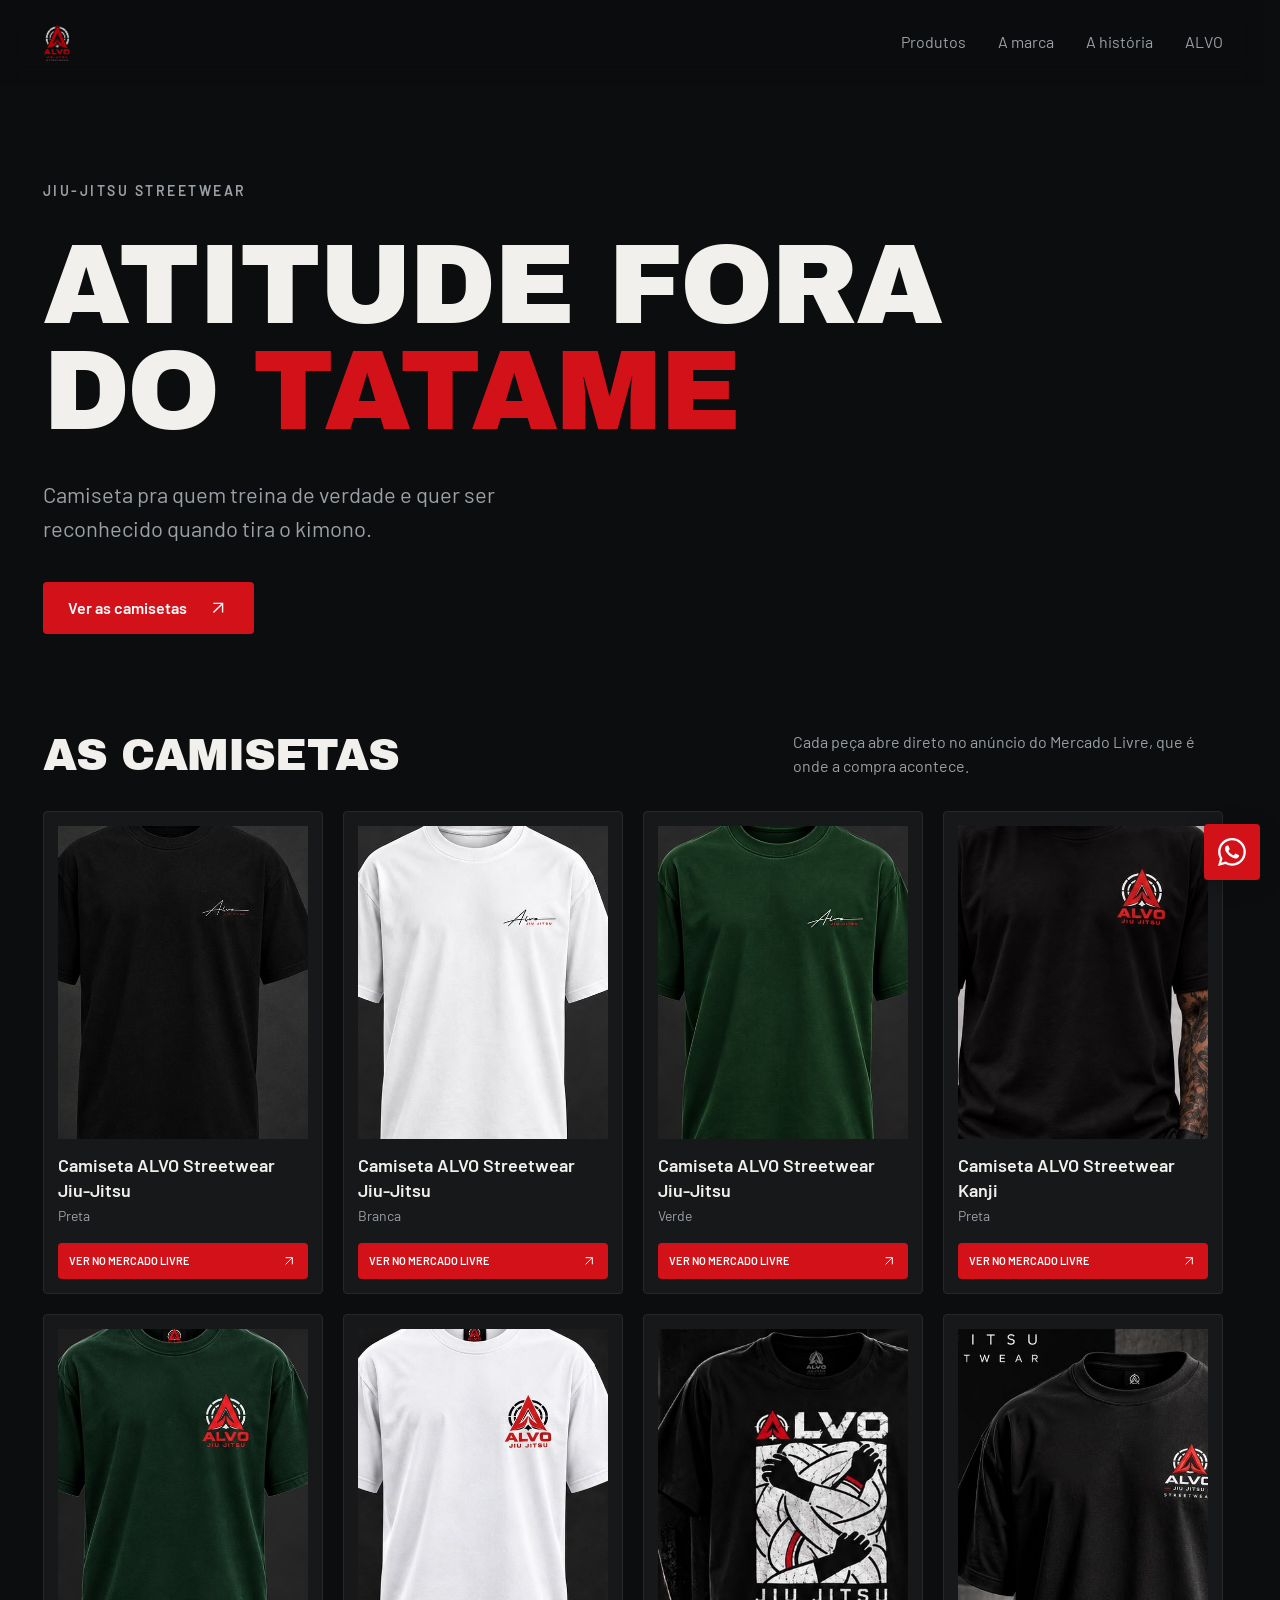
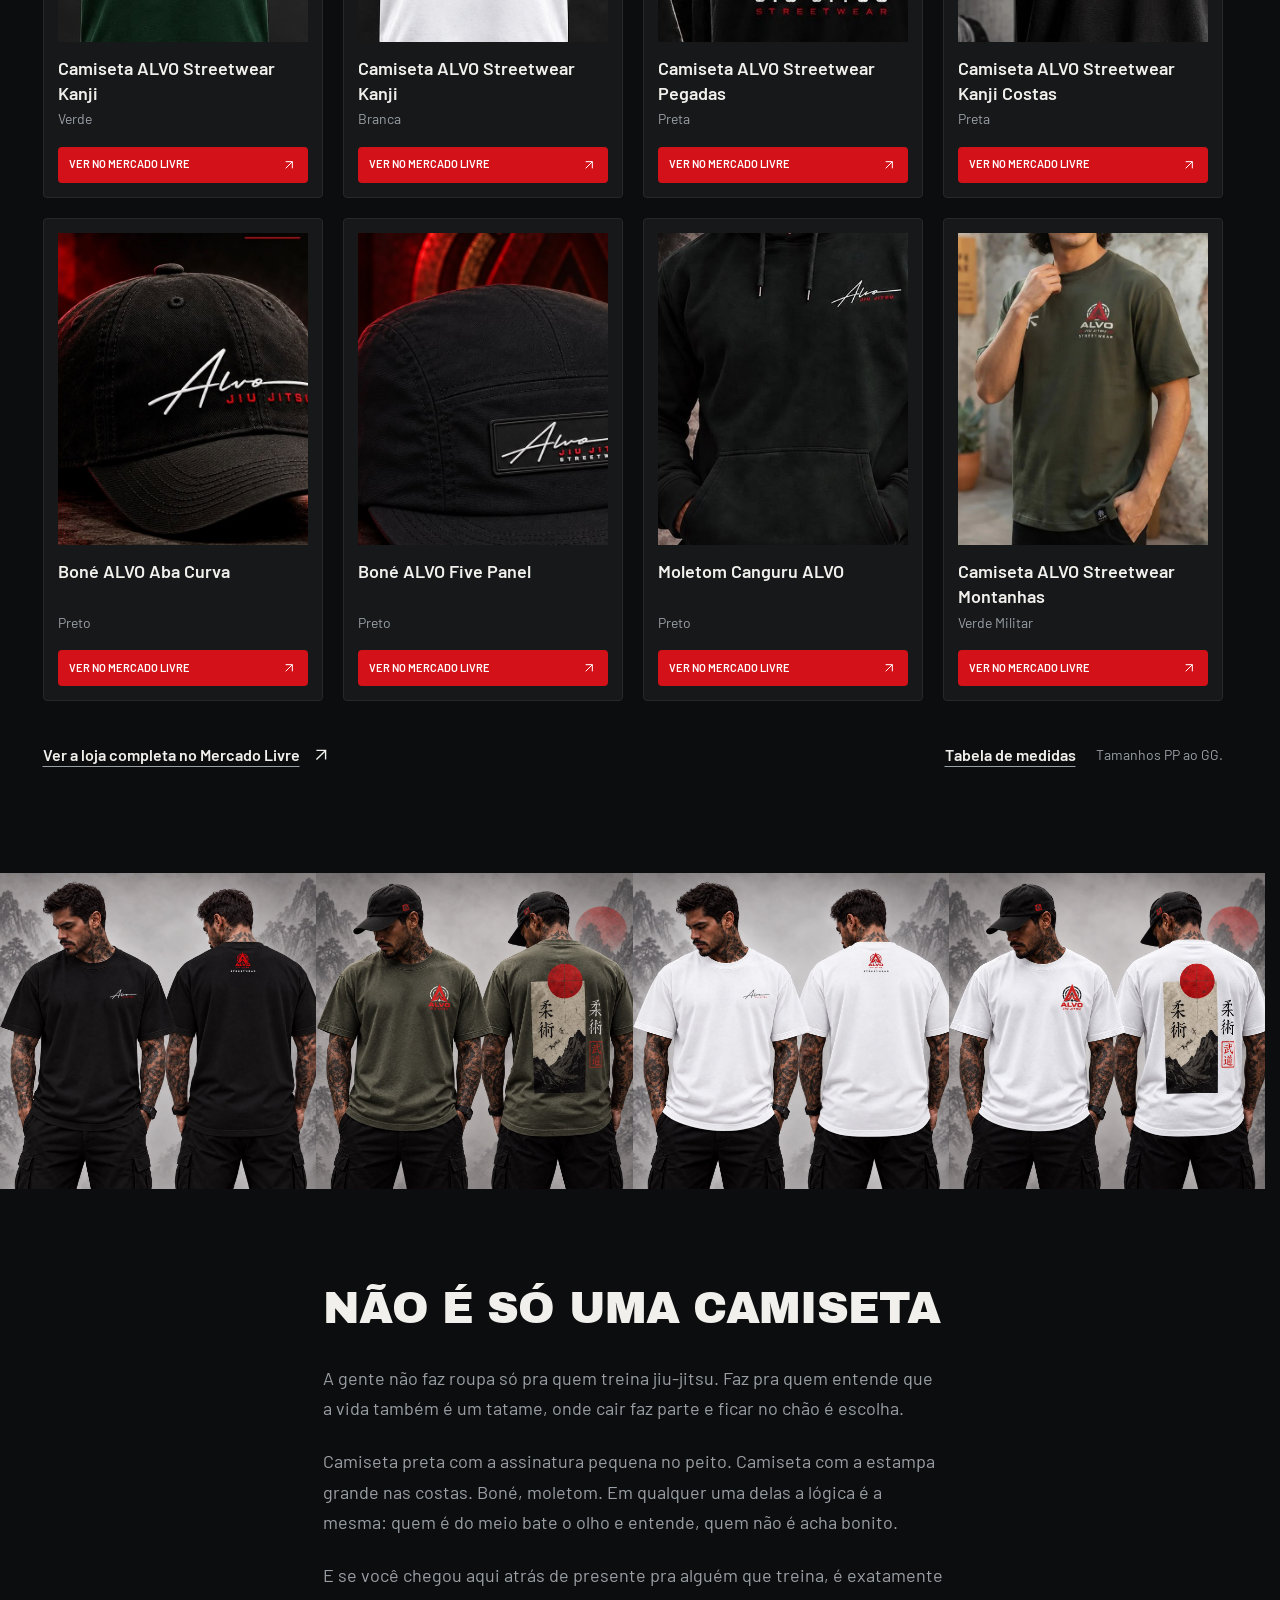
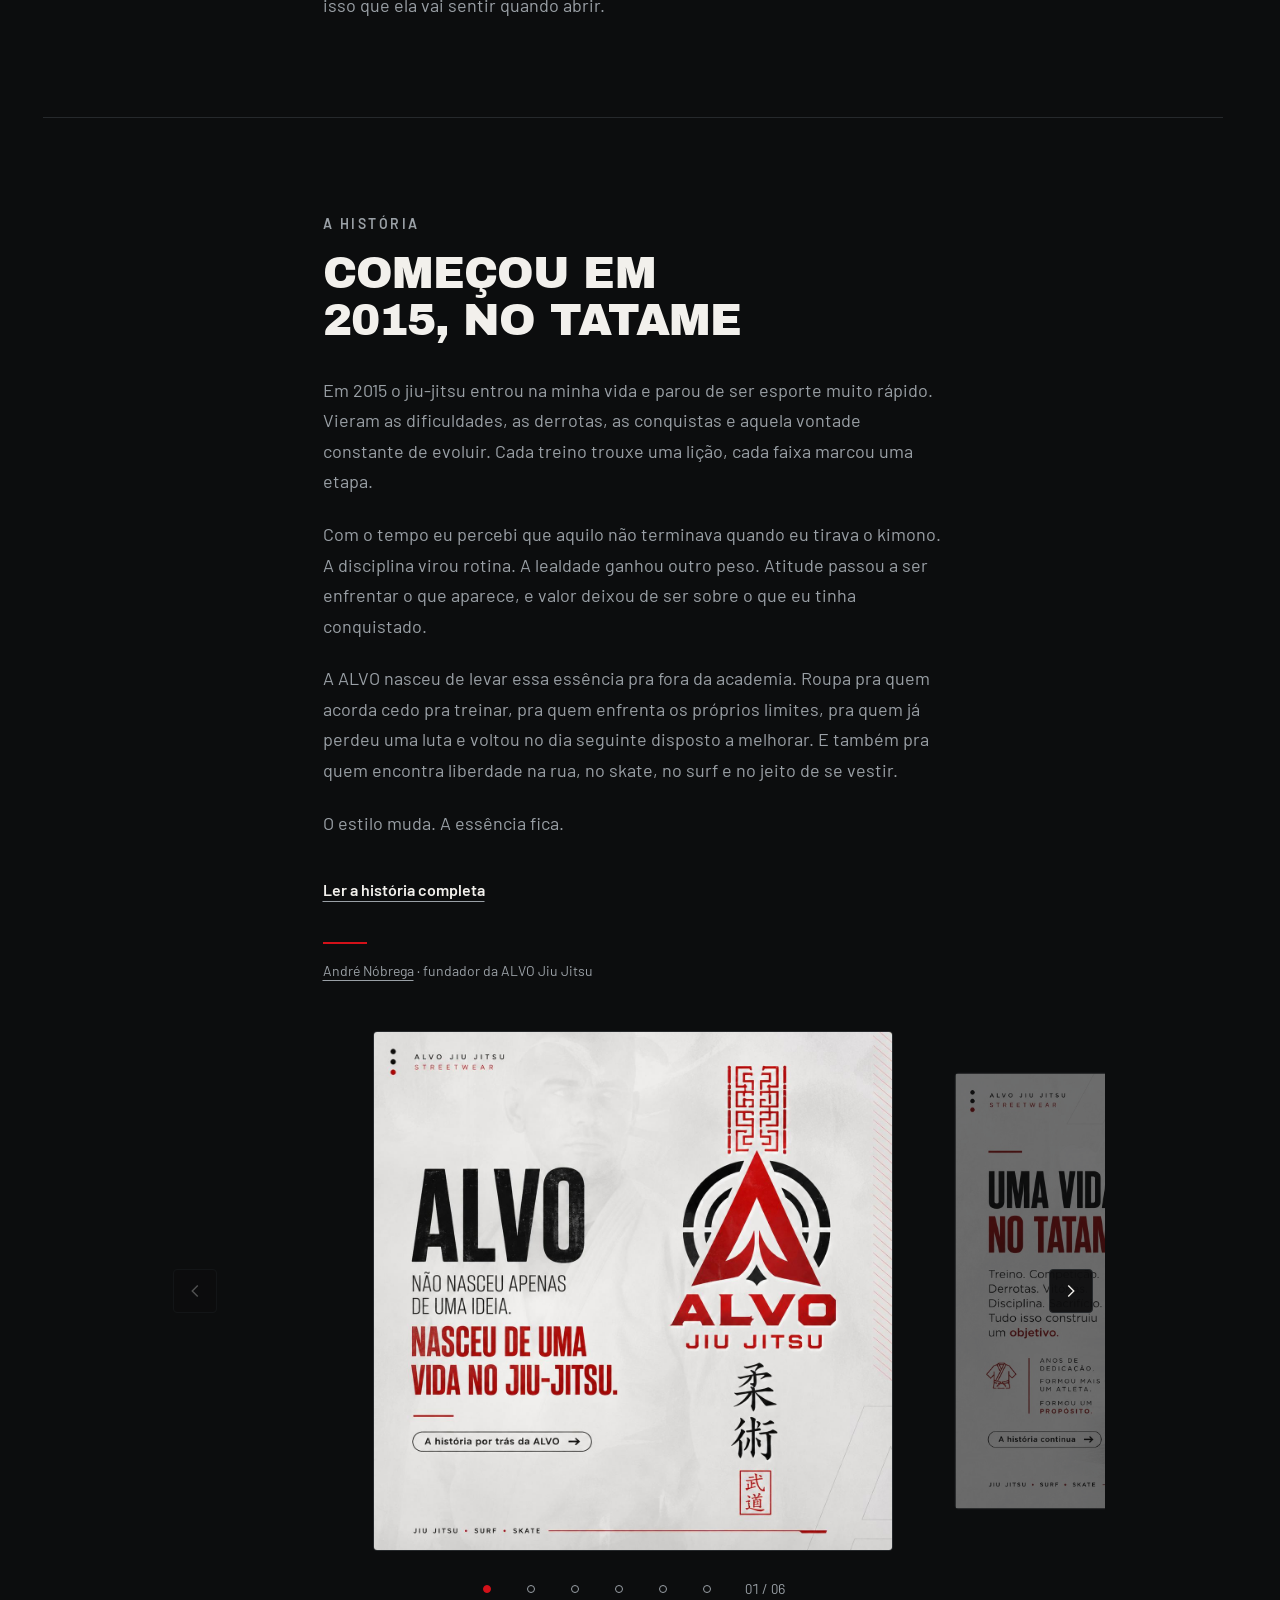
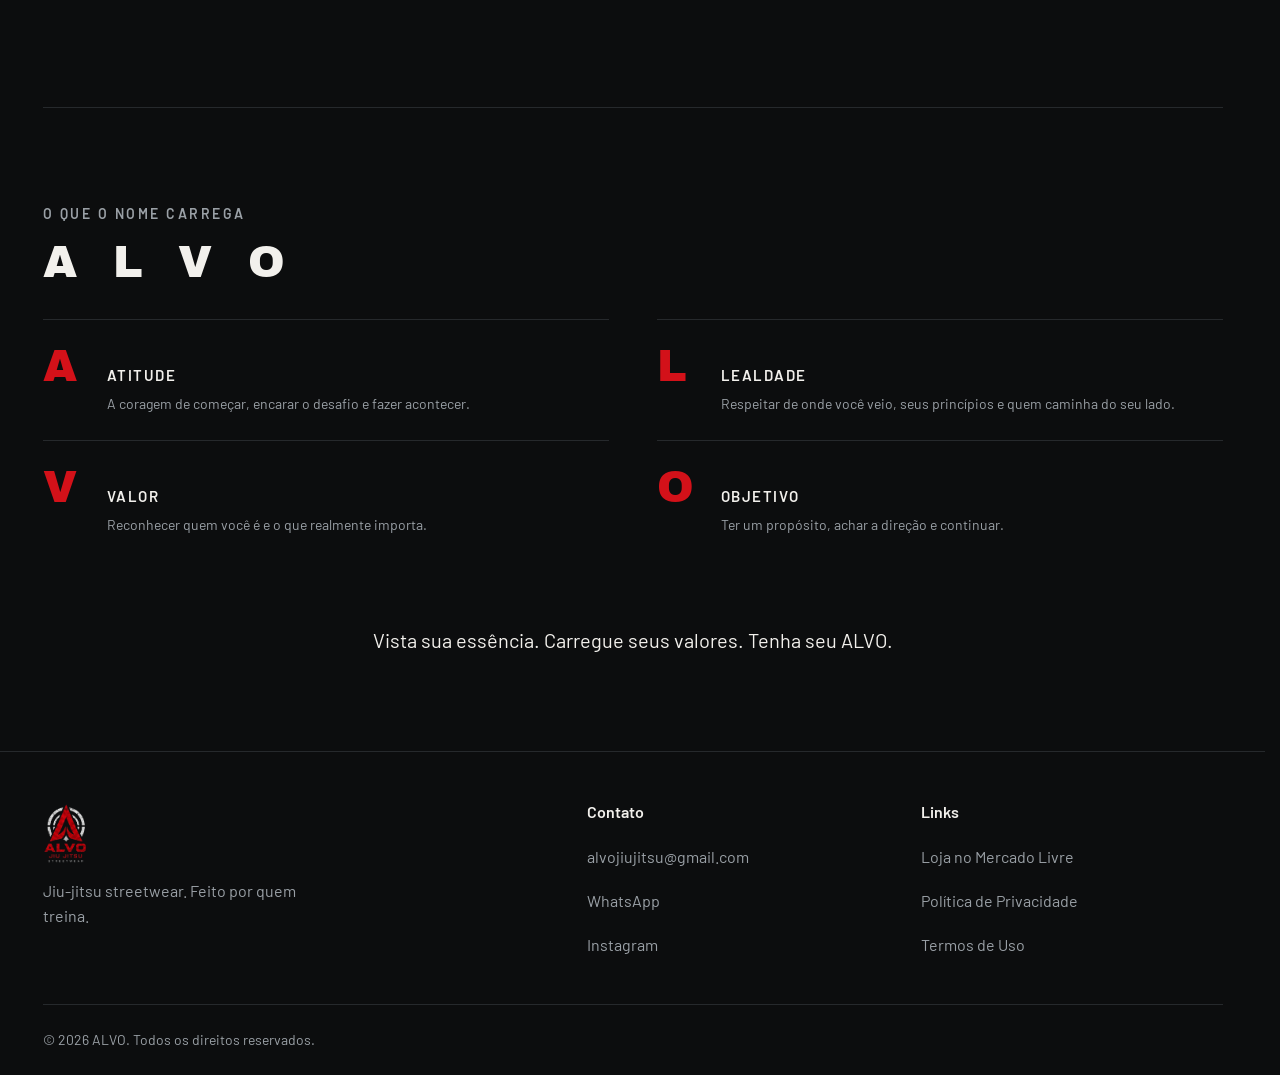
==== commit ff46a44b: "Update index.html" ====
--- a/index.html
+++ b/index.html
@@ -258,10 +258,10 @@
       <div class="text-column">
         <div class="story-heading">
           <p class="eyebrow">A HISTÓRIA</p>
-          <h2 id="story-title">COMEÇOU EM 2014, NO TATAME</h2>
+          <h2 id="story-title">COMEÇOU EM 2015, NO TATAME</h2>
         </div>
         <div class="body-copy">
-          <p>Em 2014 o jiu-jitsu entrou na minha vida e parou de ser esporte muito rápido. Vieram as dificuldades, as derrotas, as conquistas e aquela vontade constante de evoluir. Cada treino trouxe uma lição, cada faixa marcou uma etapa.</p>
+          <p>Em 2015 o jiu-jitsu entrou na minha vida e parou de ser esporte muito rápido. Vieram as dificuldades, as derrotas, as conquistas e aquela vontade constante de evoluir. Cada treino trouxe uma lição, cada faixa marcou uma etapa.</p>
           <p>Com o tempo eu percebi que aquilo não terminava quando eu tirava o kimono. A disciplina virou rotina. A lealdade ganhou outro peso. Atitude passou a ser enfrentar o que aparece, e valor deixou de ser sobre o que eu tinha conquistado.</p>
           <p>A ALVO nasceu de levar essa essência pra fora da academia. Roupa pra quem acorda cedo pra treinar, pra quem enfrenta os próprios limites, pra quem já perdeu uma luta e voltou no dia seguinte disposto a melhorar. E também pra quem encontra liberdade na rua, no skate, no surf e no jeito de se vestir.</p>
           <p>O estilo muda. A essência fica.</p>
--- a/styles.css
+++ b/styles.css
@@ -66,8 +66,8 @@
 .products { display: flex; flex-direction: column; gap: 32px; padding-block: 0 var(--section-space); }
 .section-heading { display: flex; flex-direction: column; gap: 16px; }
 .section-heading p { max-width: 430px; font-size: 1rem; line-height: 1.55; color: var(--muted); }
-.product-grid { display: grid; grid-template-columns: minmax(0, 1fr); gap: 20px; }
-.product-card { min-width: 0; overflow: hidden; border: 1px solid var(--line); border-radius: var(--radius); background: var(--surface); transition: transform 250ms ease, border-color 250ms ease; }
+.product-grid { display: grid; grid-template-columns: repeat(2, minmax(0, 1fr)); justify-content: center; gap: 14px; }
+.product-card { display: flex; flex-direction: column; min-width: 0; padding: 10px; overflow: hidden; border: 1px solid var(--line); border-radius: var(--radius); background: var(--surface); transition: transform 250ms ease, border-color 250ms ease; }
 .product-card:focus-within { border-color: var(--accent); }
 .product-image { position: relative; display: block; padding: 0; width: 100%; aspect-ratio: 4 / 5; background: var(--surface); border-radius: 0; overflow: hidden; }
 .product-image img { position: absolute; width: 100%; height: 100%; inset: 0; transition: opacity 250ms ease; }
@@ -75,10 +75,13 @@
 .product-card.show-back .product-front { opacity: 0; }
 .product-card.show-back .product-back { opacity: 1; }
 .product-image:focus-visible { outline-offset: -6px; }
-.product-details { display: flex; flex-direction: column; gap: 18px; padding: 24px; }
-.product-name { display: flex; flex-direction: column; gap: 2px; font-size: 1.125rem; line-height: 1.4; font-weight: 600; }
-.product-color { font-size: .875rem; color: var(--muted); font-weight: 400; }
-.product-details .button { width: 100%; justify-content: space-between; min-height: 48px; padding-inline: 18px; gap: 10px; }
+.product-details { display: flex; flex: 1; flex-direction: column; gap: 12px; padding-top: 12px; }
+.product-heading { display: flex; flex-direction: column; gap: 2px; }
+.product-name { display: -webkit-box; -webkit-box-orient: vertical; -webkit-line-clamp: 2; overflow: hidden; min-height: 2.6em; font-size: 13px; line-height: 1.3; font-weight: 600; }
+.product-color { font-size: 11px; color: var(--muted); font-weight: 400; }
+.product-details .button { width: 100%; justify-content: space-between; min-height: 0; margin-top: auto; padding: 9px 10px; gap: 6px; font-size: 11px; text-transform: uppercase; }
+.product-details .button svg { width: 16px; height: 16px; }
+.product-cta-full { display: none; }
 .product-links { display: flex; flex-direction: column; gap: 16px; align-items: flex-start; }
 .text-link { display: inline-flex; gap: 10px; align-items: center; min-height: 44px; background: none; padding: 0; font-weight: 600; font-size: 1rem; line-height: 1.5; text-align: left; text-decoration: underline; text-decoration-color: var(--muted); text-underline-offset: 5px; transition: text-decoration-color 200ms ease, color 200ms ease; }
 .text-link:hover { text-decoration-color: var(--accent); color: var(--on-accent); }
@@ -95,6 +98,13 @@
 .story-section { display: flex; flex-direction: column; gap: 48px; padding-block: var(--section-space); border-top: 1px solid var(--line); }
 .story-section .text-column { width: 100%; }
 .story-heading { display: flex; flex-direction: column; gap: 16px; }
+.story-more { width: 100%; }
+.story-more summary { width: fit-content; cursor: pointer; list-style: none; }
+.story-more summary::-webkit-details-marker { display: none; }
+.story-more:not([open]) .story-more-close, .story-more[open] .story-more-open { display: none; }
+.story-full { padding-top: 22px; }
+.story-full h3 { font-size: .875rem; line-height: 1.5; letter-spacing: .14em; text-transform: uppercase; font-weight: 600; color: var(--muted); }
+.story-full h3:not(:first-child) { margin-top: 8px; }
 .story-attribution { position: relative; padding-top: 18px; font-size: .875rem; color: var(--muted); }
 .story-attribution::before { content: ""; position: absolute; top: 0; left: 0; width: 44px; height: 2px; background: var(--accent); }
 .story-attribution a { text-decoration: underline; text-underline-offset: 4px; transition: color 200ms ease; }
@@ -128,6 +138,17 @@
 .carousel-counter { min-width: 56px; font-size: .875rem; line-height: 1.5; color: var(--muted); font-variant-numeric: tabular-nums; }
 .carousel-arrow[hidden], .carousel-pagination[hidden] { display: none; }
 
+.name-section { display: flex; flex-direction: column; gap: 32px; padding-block: var(--section-space); border-top: 1px solid var(--line); }
+.name-heading { display: flex; flex-direction: column; gap: 16px; }
+.name-heading h2 { letter-spacing: .24em; }
+.values-grid { display: grid; grid-template-columns: minmax(0, 1fr); column-gap: 48px; }
+.value-row { display: grid; grid-template-columns: 44px minmax(0, 1fr); align-items: baseline; gap: 20px; padding-block: 24px; border-top: 1px solid var(--line); }
+.value-letter { font-family: var(--display); font-size: 44px; line-height: 1; color: var(--accent); }
+.value-copy { display: flex; flex-direction: column; gap: 8px; }
+.value-copy h3 { font-size: 15px; line-height: 1.3; letter-spacing: .1em; text-transform: uppercase; font-weight: 600; color: var(--chalk); }
+.value-copy p { font-size: 14px; line-height: 1.6; color: var(--muted); }
+.values-closing { margin-top: 32px; font-size: 20px; line-height: 1.5; color: var(--chalk); text-align: center; }
+
 .site-footer { border-top: 1px solid var(--line); padding: 48px 0 max(24px, env(safe-area-inset-bottom)); }
 .footer-grid { display: grid; grid-template-columns: minmax(0, 1fr); gap: 32px; padding-bottom: 36px; }
 .footer-brand { display: flex; flex-direction: column; gap: 14px; align-items: flex-start; }
@@ -160,7 +181,13 @@
   .header-inner .brand-logo img { height: 40px; width: auto; }
   nav { gap: 32px; }
   nav a { font-size: 1rem; }
-  .product-grid { grid-template-columns: repeat(2, minmax(0, 1fr)); }
+  .product-grid { grid-template-columns: repeat(3, minmax(0, 1fr)); gap: 20px; }
+  .product-card { padding: 14px; }
+  .product-details { gap: 16px; padding-top: 14px; }
+  .product-name { display: block; -webkit-line-clamp: unset; min-height: 2.8em; font-size: 1.125rem; line-height: 1.4; }
+  .product-color { font-size: .875rem; }
+  .product-cta-short { display: none; }
+  .product-cta-full { display: inline; }
   .lifestyle-band { display: grid; grid-template-columns: repeat(4, minmax(0, 1fr)); overflow: hidden; }
   .lifestyle-band img { width: 100%; }
   .footer-grid { grid-template-columns: 1.3fr 1fr 1fr; gap: 32px; }
@@ -173,10 +200,15 @@
   .hero-description { font-size: 1.375rem; max-width: 530px; }
   .hero-cta { margin-top: 4px; }
   .section-heading { flex-direction: row; align-items: end; justify-content: space-between; gap: 48px; }
-  .product-grid { grid-template-columns: repeat(3, minmax(0, 1fr)); }
+  .product-grid { grid-template-columns: repeat(4, minmax(0, 1fr)); }
+  .values-grid { grid-template-columns: repeat(2, minmax(0, 1fr)); }
   .product-links { flex-direction: row; justify-content: space-between; align-items: center; }
   .site-footer { padding-top: 48px; }
   .footer-grid { grid-template-columns: 1.7fr 1fr 1fr; }
+}
+@media (max-width: 479px) {
+  .header-inner { gap: 0 18px; padding-block: 8px; }
+  nav { flex-wrap: wrap; gap: 0 16px; }
 }
 @media (max-width: 359px) {
   .header-inner { flex-wrap: wrap; gap: 0 16px; padding-block: 8px; }
